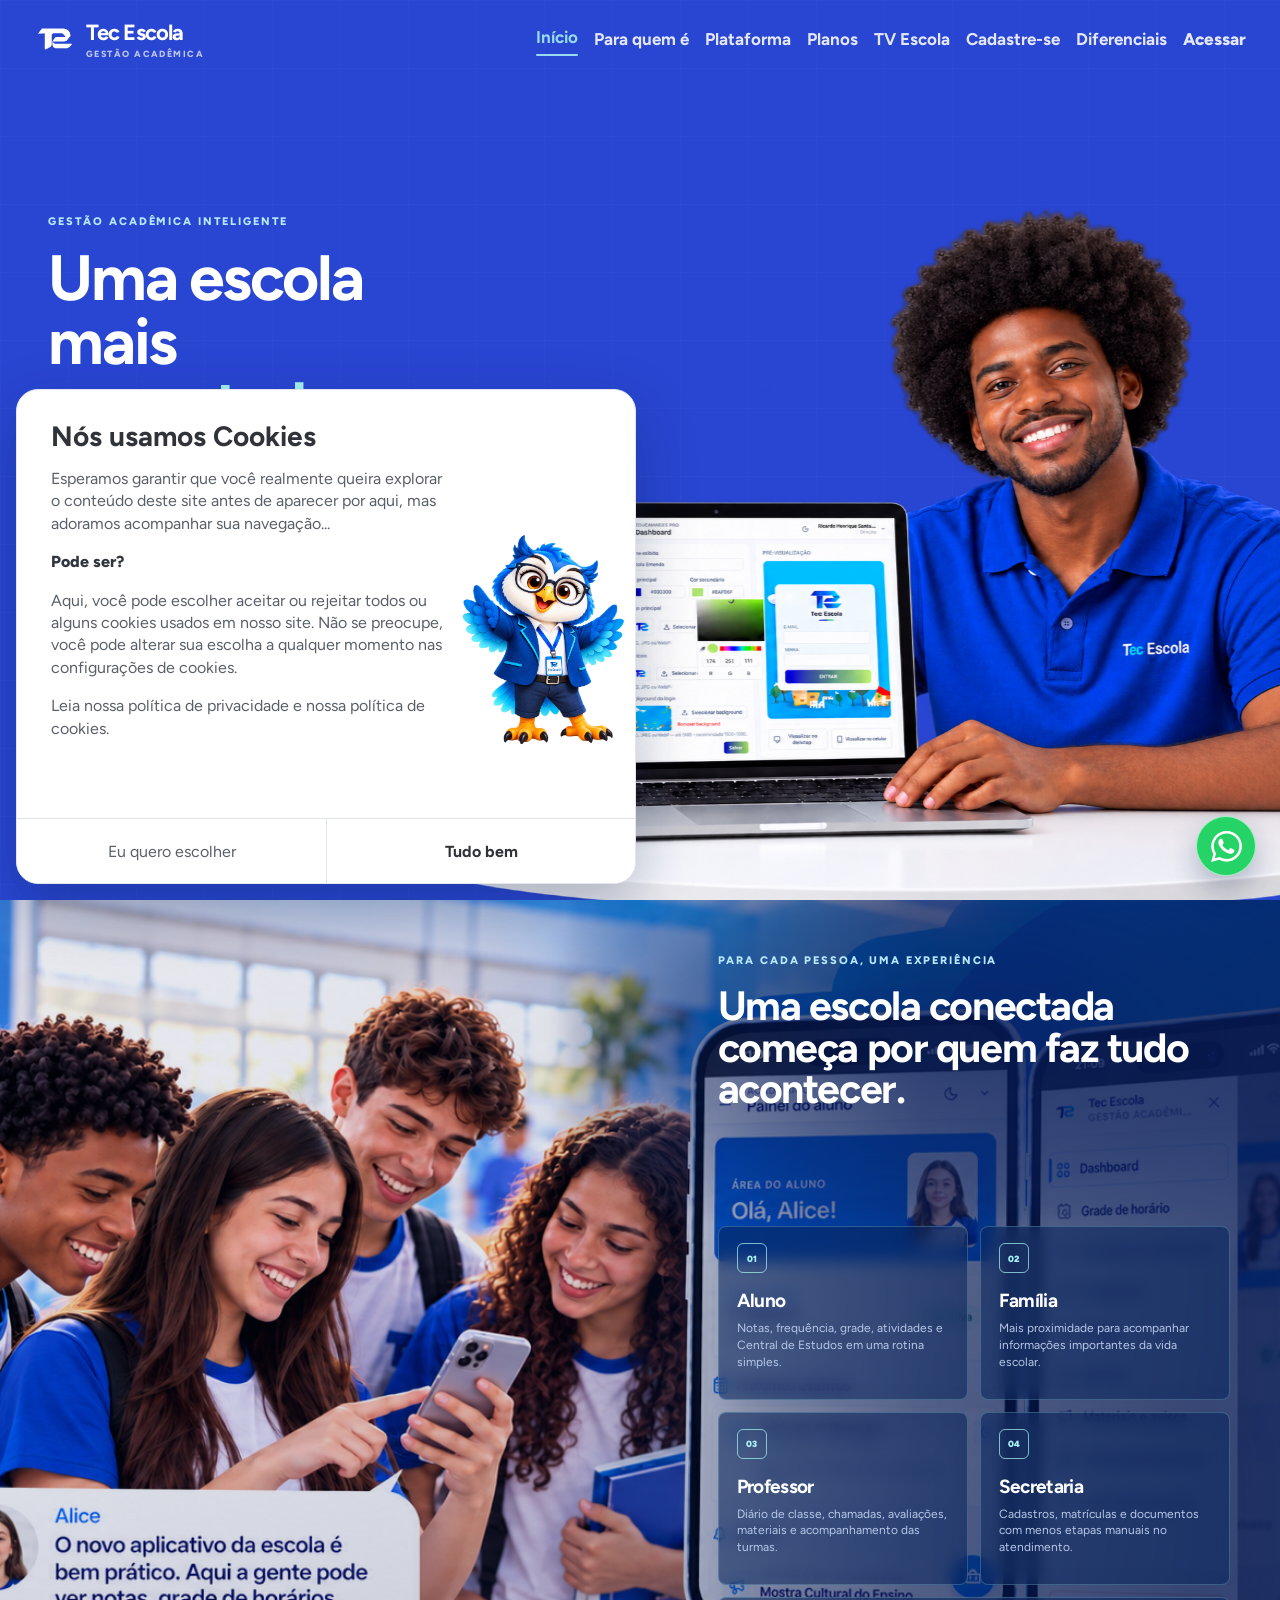
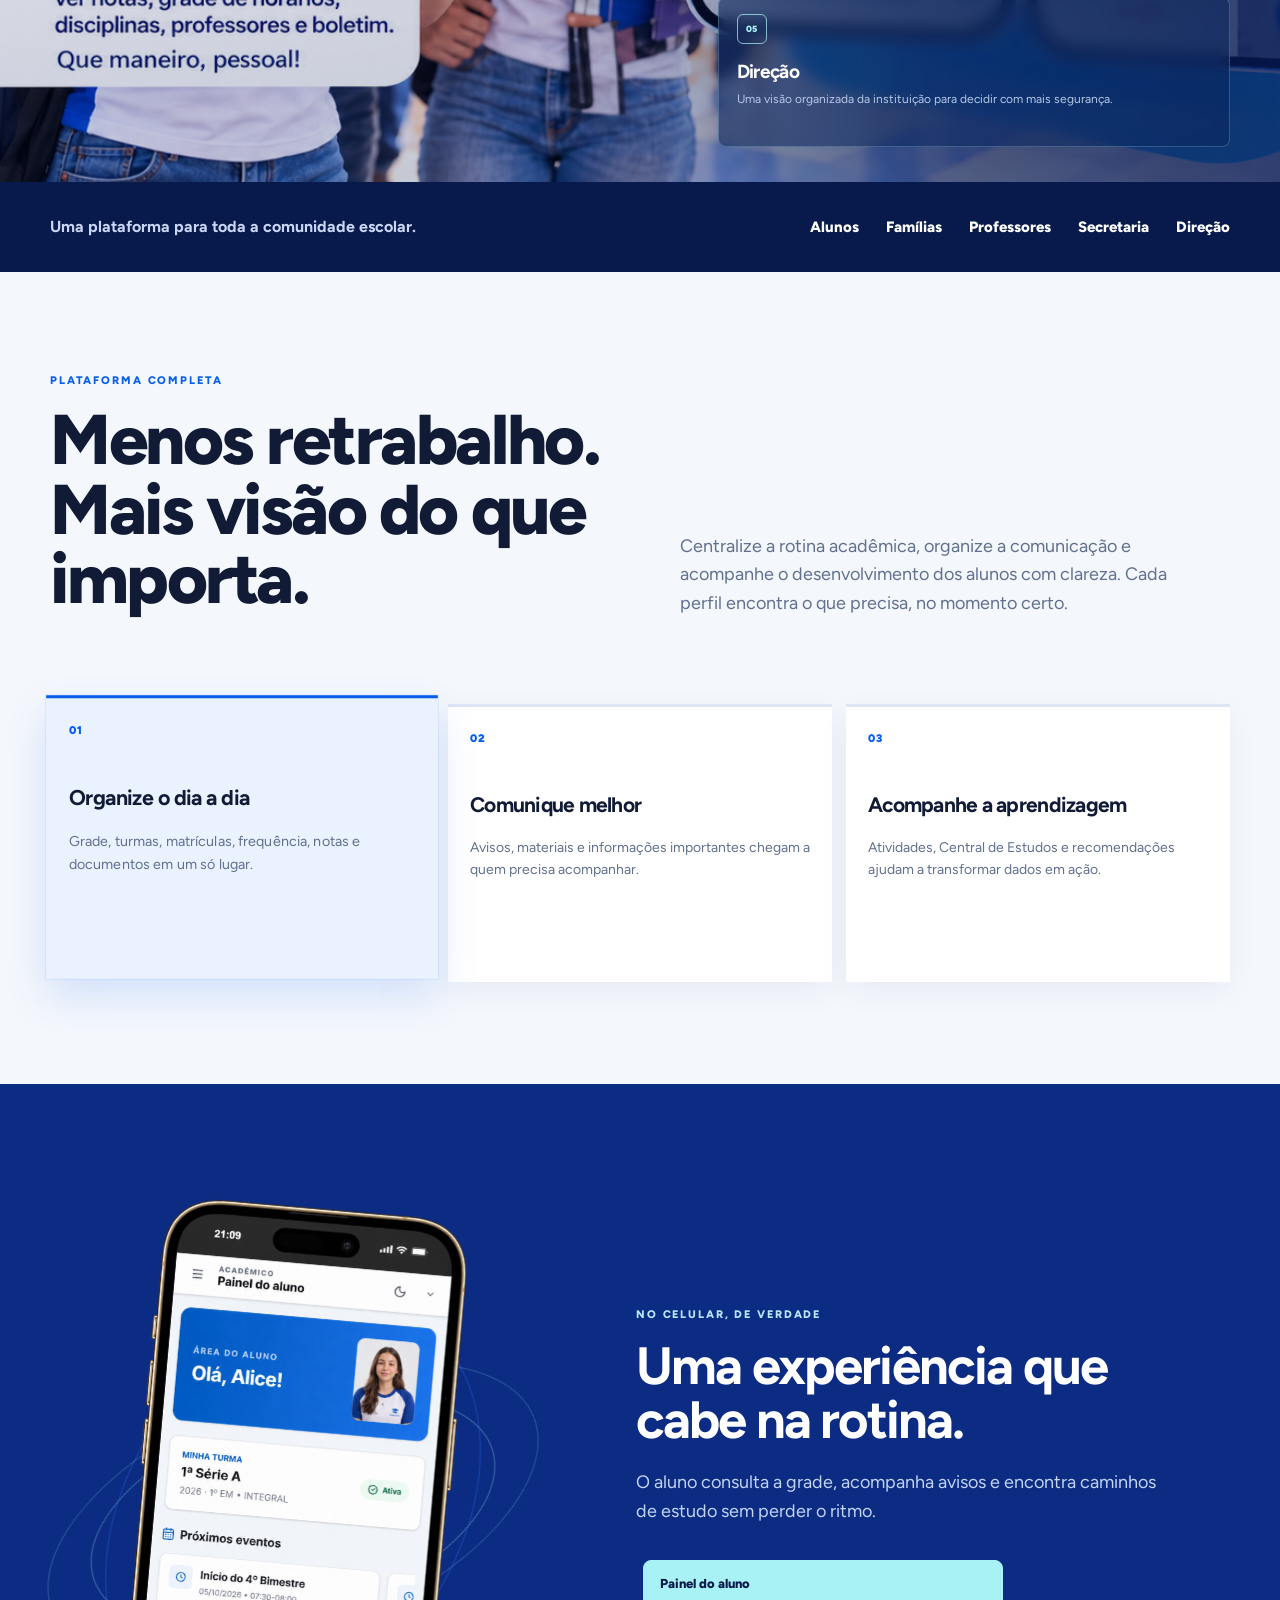
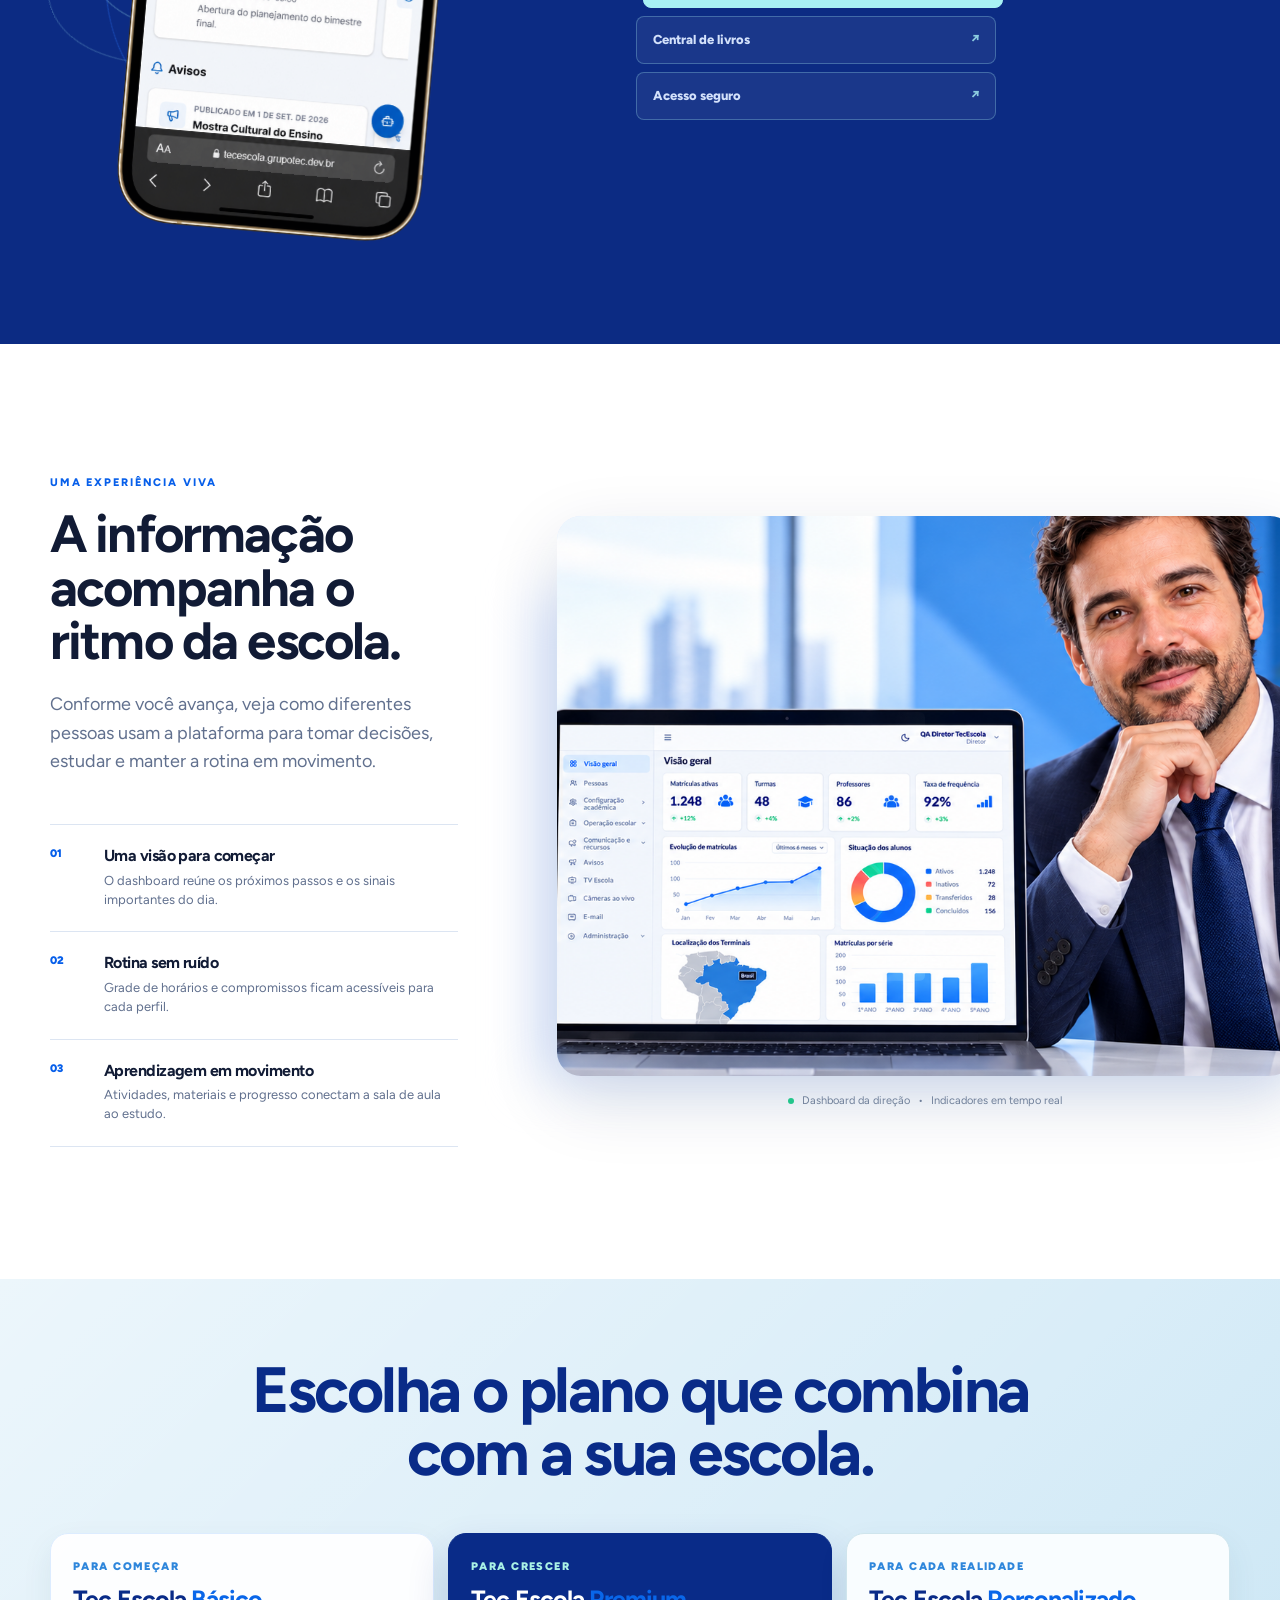
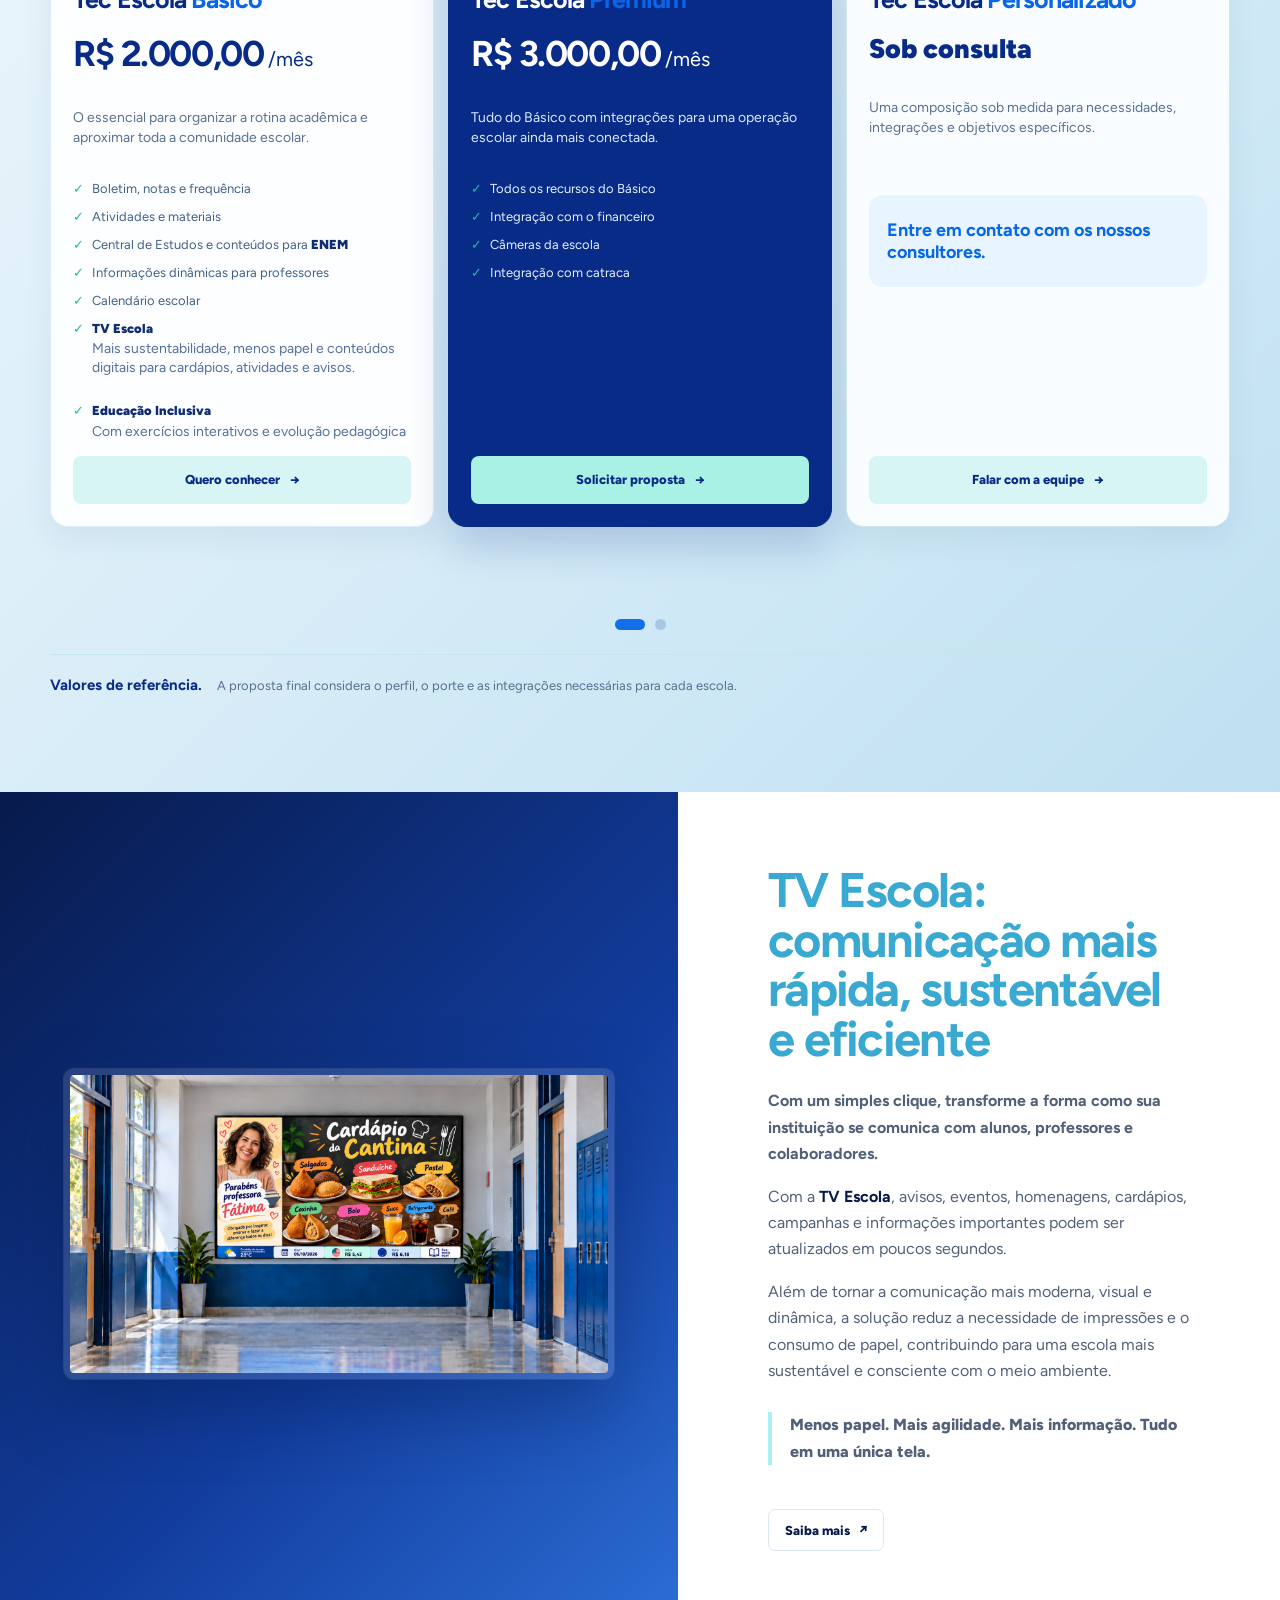
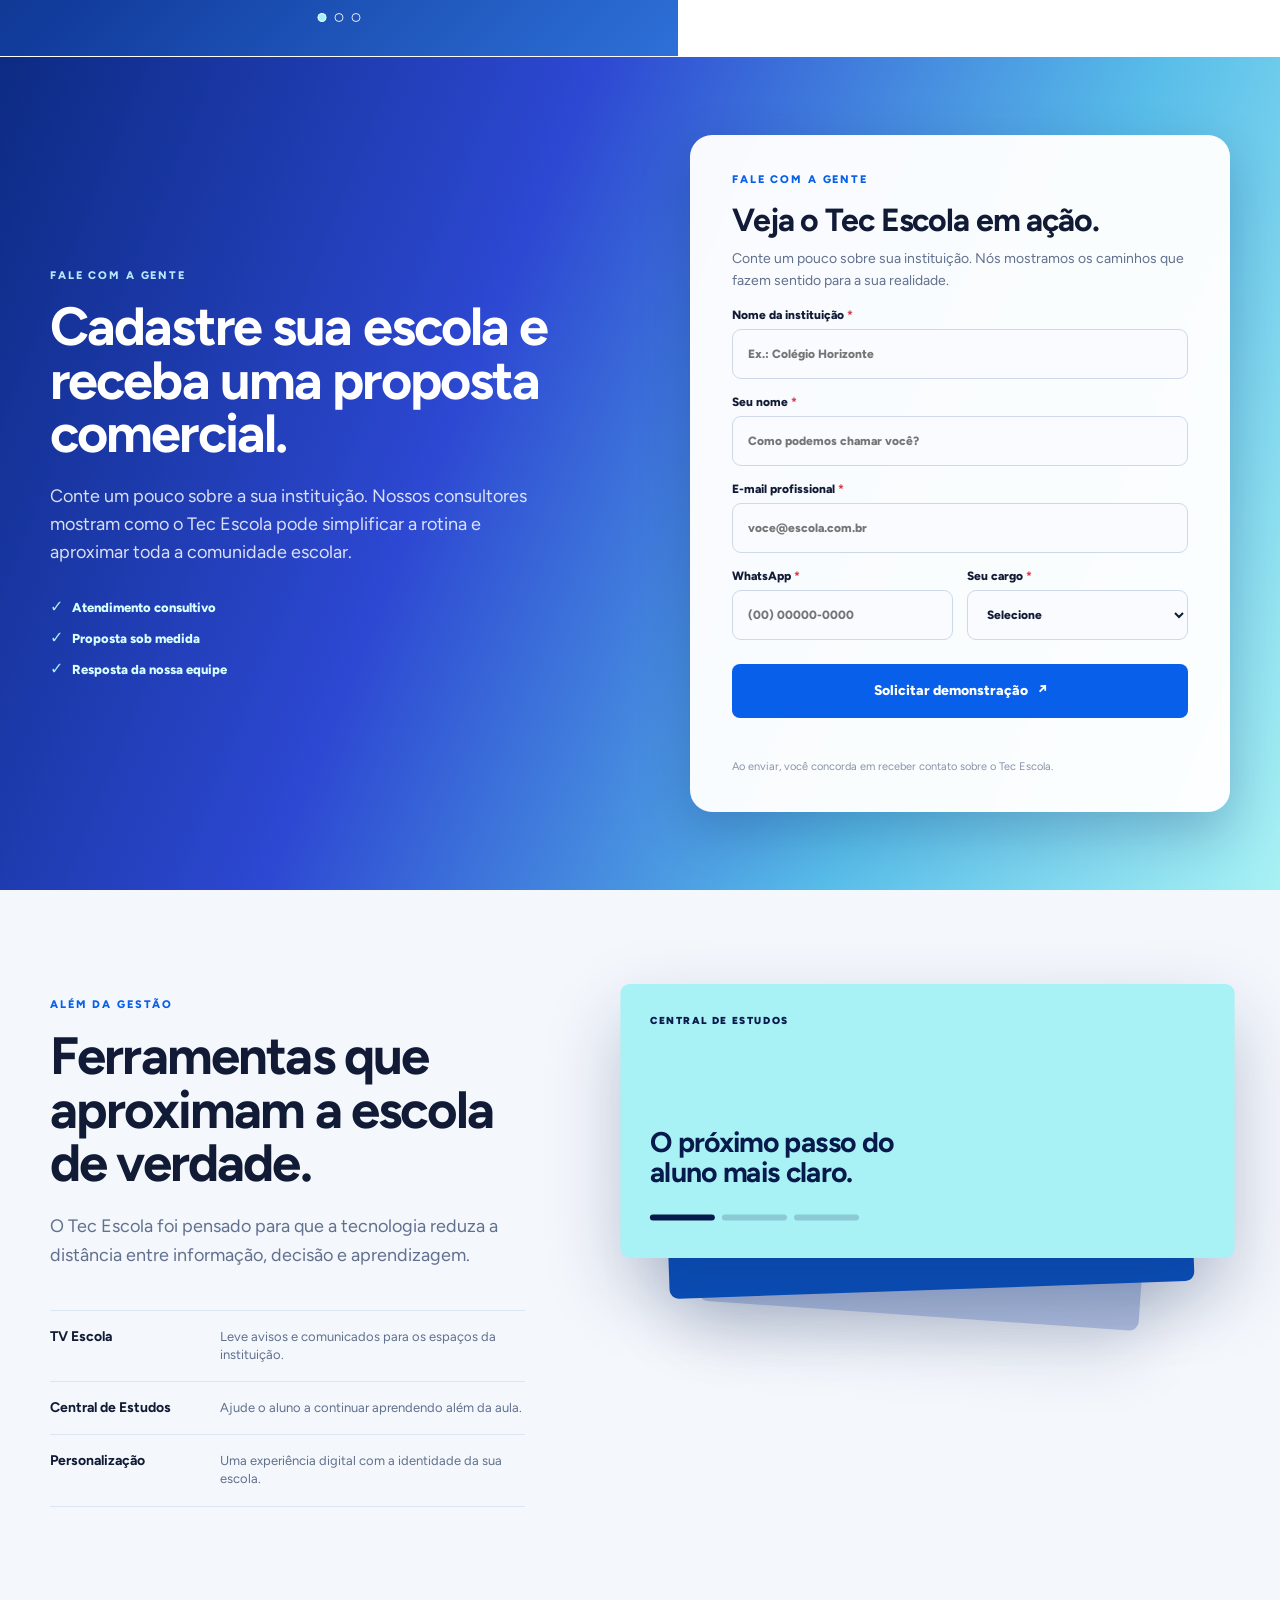
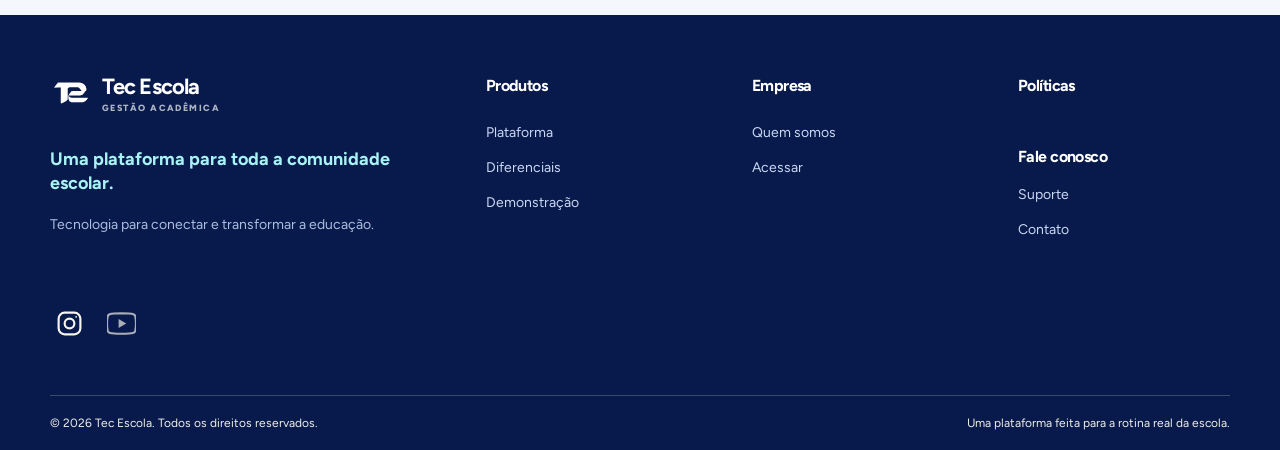
==== index.html @ 7125b8f1 "feat: show annual monthly price reference" ====
<!doctype html>
<html lang="pt-BR">
  <head>
    <meta charset="UTF-8" />
    <meta name="viewport" content="width=device-width, initial-scale=1.0" />
    <meta name="description" content="Tec Escola conecta a gestão acadêmica, alunos, famílias e educadores em uma única plataforma." />
    <meta name="theme-color" content="#092b88" />
    <link rel="icon" type="image/png" href="./assets/favicon.png?v=tec-favicon-large-20261014" />
    <link rel="preload" as="image" href="./assets/cookie-owl-mascot.png?v=cookie-owl-main-tecescola-20261014" />
    <link rel="preload" as="image" href="./assets/cookie-owl-eating.png?v=cookie-owl-main-tecescola-20261014" />
    <title>Tec Escola | Gestão acadêmica conectada</title>
    <link rel="preconnect" href="https://fonts.googleapis.com" />
    <link rel="preconnect" href="https://fonts.gstatic.com" crossorigin />
    <link href="https://fonts.googleapis.com/css2?family=Figtree:wght@400;500;600;700;800;900&display=swap" rel="stylesheet" />
    <link rel="stylesheet" href="./styles.css?v=plans-carousel-20261018-3" />
  </head>
  <body>
    <header class="site-header" data-header>
      <a class="brand" href="#top" aria-label="Tec Escola, início">
        <span class="brand-logo-frame"><img class="brand-logo" src="./assets/logo-tec-escola.png" alt="" /></span>
        <span>
          <strong>Tec Escola</strong>
          <small>GESTÃO ACADÊMICA</small>
        </span>
      </a>

      <nav class="desktop-nav" aria-label="Navegação principal">
        <a href="#top">Início</a>
        <a href="#perfis">Para quem é</a>
        <a href="#plataforma">Plataforma</a>
        <a href="#planos">Planos</a>
        <a href="#tv-escola">TV Escola</a>
        <a href="#demonstracao">Cadastre-se</a>
        <a href="#diferenciais" data-differentials-nav>Diferenciais</a>
        <a class="mobile-nav-access" href="https://admin.grupotec.dev.br">Acessar</a>
      </nav>

      <div class="header-actions">
        <a class="text-link" href="https://admin.grupotec.dev.br">Acessar</a>
      </div>

      <button class="menu-button" type="button" aria-label="Abrir menu" aria-expanded="false" data-menu-button>
        <span></span><span></span><span></span>
      </button>
    </header>

    <main id="top">
      <section class="hero section-dark" aria-labelledby="hero-title">
        <div class="hero-grid shell">
          <div class="hero-copy">
            <p class="eyebrow eyebrow-light">GESTÃO ACADÊMICA INTELIGENTE</p>
            <h1 id="hero-title">Uma escola mais <em>conectada</em> com o futuro.</h1>
            <p class="hero-lead">O Tec Escola aproxima gestão, alunos, famílias, professores e secretaria em uma única experiência.</p>
            <div class="hero-actions">
              <a class="button button-primary" href="#demonstracao">Quero conhecer o Tec Escola <span aria-hidden="true">↗</span></a>
              <a class="button button-ghost" href="#plataforma">Ver a plataforma <span aria-hidden="true">↓</span></a>
            </div>
            <div class="hero-proof" aria-label="Pontos fortes da plataforma">
              <span><b>✓</b> Rotina acadêmica</span>
              <span><b>✓</b> Comunicação</span>
              <span><b>✓</b> Aprendizagem</span>
            </div>
          </div>

          <div class="hero-person" aria-label="Profissionais usando o Tec Escola">
            <div class="hero-slides" aria-live="polite">
              <figure class="hero-slide is-active" data-hero-slide="0">
                <img class="hero-person-base" src="./assets/educadora-uniforme-horizontal-cutout.png?v=hero-man-20261007-1" alt="Homem sorrindo com o dashboard do Tec Escola no notebook" />
              </figure>
              <figure class="hero-slide" data-hero-slide="1">
                <img src="./assets/educadora-apontando-uniforme-horizontal-cutout.png?v=hero-woman-panel-20261007-1" alt="Mulher sorrindo com o painel do Tec Escola no notebook" />
              </figure>
              <figure class="hero-slide" data-hero-slide="2">
                <img src="./assets/educador-dashboard-uniforme-horizontal-cutout.png?v=hero-woman-dashboard-20261007-1" alt="Mulher sorridente com o dashboard escolar do Tec Escola no notebook" />
              </figure>
            </div>
          </div>
        </div>

      </section>

      <section class="section section-navy profile-section" id="perfis">
        <div class="shell profile-shell">
          <div class="center-heading light-heading"><p class="eyebrow eyebrow-light">PARA CADA PESSOA, UMA EXPERIÊNCIA</p><h2>Uma escola conectada começa por quem faz tudo acontecer.</h2></div>
          <div class="profile-grid">
            <article class="profile-card"><span class="profile-icon">01</span><h3>Aluno</h3><p>Notas, frequência, grade, atividades e Central de Estudos em uma rotina simples.</p></article>
            <article class="profile-card"><span class="profile-icon">02</span><h3>Família</h3><p>Mais proximidade para acompanhar informações importantes da vida escolar.</p></article>
            <article class="profile-card"><span class="profile-icon">03</span><h3>Professor</h3><p>Diário de classe, chamadas, avaliações, materiais e acompanhamento das turmas.</p></article>
            <article class="profile-card"><span class="profile-icon">04</span><h3>Secretaria</h3><p>Cadastros, matrículas e documentos com menos etapas manuais no atendimento.</p></article>
            <article class="profile-card"><span class="profile-icon">05</span><h3>Direção</h3><p>Uma visão organizada da instituição para decidir com mais segurança.</p></article>
          </div>
        </div>
      </section>

      <section class="trust-strip" aria-label="Pessoas atendidas pela plataforma">
        <div class="shell trust-grid">
          <p>Uma plataforma para toda a comunidade escolar.</p>
          <div class="trust-people"><span>Alunos</span><span>Famílias</span><span>Professores</span><span>Secretaria</span><span>Direção</span></div>
        </div>
      </section>

      <section class="section section-light intro-section" id="plataforma">
        <div class="shell intro-grid">
          <div>
            <p class="eyebrow">PLATAFORMA COMPLETA</p>
            <h2>Menos retrabalho. Mais visão do que importa.</h2>
          </div>
          <p class="section-lead">Centralize a rotina acadêmica, organize a comunicação e acompanhe o desenvolvimento dos alunos com clareza. Cada perfil encontra o que precisa, no momento certo.</p>
        </div>

        <div class="shell feature-grid">
          <article class="feature-card is-active" data-feature-card><span class="feature-number">01</span><h3>Organize o dia a dia</h3><p>Grade, turmas, matrículas, frequência, notas e documentos em um só lugar.</p></article>
          <article class="feature-card" data-feature-card><span class="feature-number">02</span><h3>Comunique melhor</h3><p>Avisos, materiais e informações importantes chegam a quem precisa acompanhar.</p></article>
          <article class="feature-card" data-feature-card><span class="feature-number">03</span><h3>Acompanhe a aprendizagem</h3><p>Atividades, Central de Estudos e recomendações ajudam a transformar dados em ação.</p></article>
        </div>
      </section>

      <section class="section section-dark mobile-experience" id="mobile-experiencia">
        <div class="shell mobile-grid">
          <div class="phone-stage" aria-label="Demonstração do aplicativo Tec Escola">
            <div class="phone-orbit phone-orbit-one"></div>
            <div class="phone-orbit phone-orbit-two"></div>
            <div class="phone-orbit phone-orbit-three"></div>
            <div class="phone-device" data-phone-scene="dashboard">
              <span class="phone-speaker" aria-hidden="true"></span>
              <img data-phone-image src="./assets/phone-dashboard-cutout.png" alt="Painel do aluno no celular" />
              <span class="phone-shine" aria-hidden="true"></span>
            </div>
          </div>
          <div class="mobile-copy">
            <p class="eyebrow eyebrow-light">NO CELULAR, DE VERDADE</p>
            <h2>Uma experiência que cabe na rotina.</h2>
            <p class="section-lead">O aluno consulta a grade, acompanha avisos e encontra caminhos de estudo sem perder o ritmo.</p>
            <div class="phone-tabs" role="tablist" aria-label="Telas do aplicativo">
              <button class="phone-tab is-active" type="button" data-phone-tab="dashboard" aria-selected="true">Painel do aluno</button>
              <button class="phone-tab" type="button" data-phone-tab="livros" aria-selected="false">Central de livros</button>
              <button class="phone-tab" type="button" data-phone-tab="login" aria-selected="false">Acesso seguro</button>
            </div>
          </div>
        </div>
      </section>

      <section class="section section-white scroll-showcase" id="experiencia">
        <div class="shell showcase-grid">
          <div class="showcase-copy">
            <p class="eyebrow">UMA EXPERIÊNCIA VIVA</p>
            <h2>A informação acompanha o ritmo da escola.</h2>
            <p class="section-lead">Conforme você avança, veja como diferentes pessoas usam a plataforma para tomar decisões, estudar e manter a rotina em movimento.</p>
            <div class="showcase-steps">
              <article class="showcase-step is-active" data-screen="dashboard"><span>01</span><div><h3>Uma visão para começar</h3><p>O dashboard reúne os próximos passos e os sinais importantes do dia.</p></div></article>
              <article class="showcase-step" data-screen="schedule"><span>02</span><div><h3>Rotina sem ruído</h3><p>Grade de horários e compromissos ficam acessíveis para cada perfil.</p></div></article>
              <article class="showcase-step" data-screen="learning"><span>03</span><div><h3>Aprendizagem em movimento</h3><p>Atividades, materiais e progresso conectam a sala de aula ao estudo.</p></div></article>
            </div>
          </div>

          <div class="device-wrap director-showcase" aria-label="Diretor apresentando o dashboard do Tec Escola">
            <div class="device-glow"></div>
            <div class="director-dashboard-frame">
              <img class="director-dashboard-image" src="./assets/diretor-dashboard-hero.png" alt="Diretor apresentando um notebook com indicadores e gráficos do dashboard Tec Escola" />
              <div class="dashboard-screen-motion" aria-hidden="true"><span class="dashboard-chart-pulse"></span><span class="dashboard-donut-pulse"></span></div>
            </div>
            <div class="device-caption"><span class="caption-dot"></span><span>Dashboard da direção</span><span>•</span><span>Indicadores em tempo real</span></div>
          </div>
        </div>
      </section>

      <section class="plans-section" id="planos" aria-labelledby="planos-titulo">
        <div class="shell">
          <div class="plans-heading plans-heading-centered">
            <div>
              <h2 id="planos-titulo">Escolha o plano que combina com a sua escola.</h2>
            </div>
          </div>
          <div class="plans-carousel" data-plans-carousel tabindex="0" aria-label="Planos Tec Escola">
            <div class="plans-slide is-active" data-plans-slide>
          <div class="plans-grid plans-grid-monthly">
            <article class="plan-card plan-card-light">
              <p class="plan-label">PARA COMEÇAR</p><h3>Tec Escola <em>Básico</em></h3>
              <div class="plan-price"><strong>R$ 2.000,00</strong><span>/mês</span></div>
              <p class="plan-description">O essencial para organizar a rotina acadêmica e aproximar toda a comunidade escolar.</p>
              <ul class="plan-features"><li>Boletim, notas e frequência</li><li>Atividades e materiais</li><li>Central de Estudos e conteúdos para <strong>ENEM</strong></li><li>Informações dinâmicas para professores</li><li>Calendário escolar</li><li><strong>TV Escola</strong><small>Mais sustentabilidade, menos papel e conteúdos digitais para cardápios, atividades e avisos.</small></li><li><strong>Educação Inclusiva</strong><small>Com exercícios interativos e evolução pedagógica</small></li></ul>
              <a class="button button-plan button-plan-light" href="https://wa.me/5571987336205" target="_blank" rel="noopener">Quero conhecer <span aria-hidden="true">→</span></a>
            </article>
            <article class="plan-card plan-card-featured">
              <p class="plan-label">PARA CRESCER</p><h3>Tec Escola <em>Premium</em></h3>
              <div class="plan-price"><strong>R$ 3.000,00</strong><span>/mês</span></div>
              <p class="plan-description">Tudo do Básico com integrações para uma operação escolar ainda mais conectada.</p>
              <ul class="plan-features"><li>Todos os recursos do Básico</li><li>Integração com o financeiro</li><li>Câmeras da escola</li><li>Integração com catraca</li></ul>
              <a class="button button-plan button-plan-primary" href="#demonstracao">Solicitar proposta <span aria-hidden="true">→</span></a>
            </article>
            <article class="plan-card plan-card-custom">
              <p class="plan-label">PARA CADA REALIDADE</p><h3>Tec Escola <em>Personalizado</em></h3>
              <div class="plan-consult">Sob consulta</div><p class="plan-description">Uma composição sob medida para necessidades, integrações e objetivos específicos.</p>
              <div class="plan-contact-callout"><strong>Entre em contato com os nossos consultores.</strong></div>
              <a class="button button-plan button-plan-light" href="https://wa.me/5571987336205" target="_blank" rel="noopener">Falar com a equipe <span aria-hidden="true">→</span></a>
            </article>
          </div>
            </div>
            <div class="plans-slide" data-plans-slide>
          <div class="plans-grid plans-grid-annual">
            <article class="plan-card plan-card-annual"><h3>Tec Escola <em>Básico Anual</em></h3><div class="plan-price"><strong>R$ 18.000,00</strong><span>/ano</span></div><small class="plan-price-note">R$ 1.500 x 12 meses</small><p class="plan-discount">Com desconto no formato anual</p><p class="plan-description">Todos os recursos essenciais para a rotina acadêmica e a comunicação da escola.</p><ul class="plan-features"><li>Boletim, notas e frequência</li><li>Atividades e materiais</li><li>Central de Estudos e conteúdos para <strong>ENEM</strong></li><li>Informações dinâmicas para professores</li><li>Calendário escolar</li><li><strong>TV Escola</strong><small>Mais sustentabilidade, menos papel e conteúdos digitais para cardápios, atividades e avisos.</small></li><li><strong>Educação Inclusiva</strong><small>Com exercícios interativos e evolução pedagógica</small></li></ul><a class="button button-plan button-plan-primary" href="https://wa.me/5571987336205" target="_blank" rel="noopener">Quero conhecer <span aria-hidden="true">→</span></a></article>
            <article class="plan-card plan-card-annual plan-card-featured"><h3>Tec Escola Premium <em>Anual</em></h3><div class="plan-price"><strong>R$ 30.000,00</strong><span>/ano</span></div><small class="plan-price-note">R$ 2.500 x 12 meses</small><p class="plan-discount">Com desconto no formato anual</p><p class="plan-description">Tudo do Básico, com integrações para uma operação escolar ainda mais completa.</p><ul class="plan-features"><li>Todos os recursos do Básico</li><li>Integração com financeiro</li><li>Câmeras da escola</li><li>Integração com catraca</li></ul><a class="button button-plan button-plan-primary" href="#demonstracao">Solicitar proposta <span aria-hidden="true">→</span></a></article>
          </div>
            </div>
            <div class="plans-carousel-dots" aria-label="Selecionar apresentação dos planos">
              <button type="button" class="plans-carousel-dot is-active" data-plans-dot="0" aria-label="Mostrar planos mensais" aria-pressed="true"></button>
              <button type="button" class="plans-carousel-dot" data-plans-dot="1" aria-label="Mostrar planos anuais" aria-pressed="false"></button>
            </div>
          </div>
          <div class="plans-annual-note"><strong>Valores de referência.</strong><span>A proposta final considera o perfil, o porte e as integrações necessárias para cada escola.</span></div>
        </div>
      </section>

      <section class="tv-school-section" id="tv-escola" aria-label="TV Escola no corredor da escola">
        <div class="tv-school-visual">
          <div class="tv-school-stage" aria-label="Conteúdos exibidos na TV Escola">
            <div class="tv-school-slide is-active" data-tv-school-slide>
              <img src="./assets/tv-escola-cardapio.png?v=tv-escola-23" alt="TV Escola exibindo o cardápio da cantina e uma homenagem à professora Fátima" />
            </div>
            <div class="tv-school-slide" data-tv-school-slide>
              <img src="./assets/tv-escola-semana-livro.png?v=tv-escola-23" alt="TV Escola exibindo um aviso sobre a Semana do Livro" />
            </div>
            <div class="tv-school-slide" data-tv-school-slide>
              <video class="tv-school-video" data-tv-school-video autoplay muted playsinline webkit-playsinline preload="auto" aria-label="Vídeo da TV Escola">
                <source src="./assets/tv-escola-video.mp4?v=tv-escola-25" type="video/mp4" />
              </video>
            </div>
            <button class="tv-school-toggle" type="button" data-tv-school-toggle data-tv-school-feedback="play" aria-label="Pausar carrossel da TV Escola" aria-pressed="false" title="Pausar carrossel da TV Escola">
              <span class="tv-school-toggle-icon" aria-hidden="true"></span>
            </button>
          </div>
          <div class="tv-school-controls" aria-label="Conteúdos da TV Escola">
            <button class="tv-school-dot is-active" type="button" data-tv-school-dot="0" aria-label="Exibir cardápio da cantina" aria-pressed="true"></button>
            <button class="tv-school-dot" type="button" data-tv-school-dot="1" aria-label="Exibir Semana do Livro" aria-pressed="false"></button>
            <button class="tv-school-dot" type="button" data-tv-school-dot="2" aria-label="Exibir vídeo da TV Escola" aria-pressed="false"></button>
          </div>
        </div>
        <div class="tv-school-copy">
          <div class="tv-school-copy-inner">
            <h2>TV Escola: comunicação mais rápida, sustentável e eficiente</h2>
            <p class="tv-school-lead">Com um simples clique, transforme a forma como sua instituição se comunica com alunos, professores e colaboradores.</p>
            <p>Com a <strong>TV Escola</strong>, avisos, eventos, homenagens, cardápios, campanhas e informações importantes podem ser atualizados em poucos segundos.</p>
            <p>Além de tornar a comunicação mais moderna, visual e dinâmica, a solução reduz a necessidade de impressões e o consumo de papel, contribuindo para uma escola mais sustentável e consciente com o meio ambiente.</p>
            <p class="tv-school-highlight">Menos papel. Mais agilidade. Mais informação. Tudo em uma única tela.</p>
            <a class="tv-school-more" href="./tv-escola.html?v=tv-escola-32">Saiba mais <span aria-hidden="true">↗</span></a>
          </div>
        </div>
      </section>

      <section class="demo-section" aria-labelledby="demonstracao-titulo">
        <div class="demo-layout">
          <div class="demo-copy">
            <p class="eyebrow eyebrow-light">FALE COM A GENTE</p>
            <h2>Cadastre sua escola e receba uma proposta comercial.</h2>
            <p>Conte um pouco sobre a sua instituição. Nossos consultores mostram como o Tec Escola pode simplificar a rotina e aproximar toda a comunidade escolar.</p>
            <div class="demo-copy-points" aria-label="Benefícios do contato comercial">
              <span>Atendimento consultivo</span>
              <span>Proposta sob medida</span>
              <span>Resposta da nossa equipe</span>
            </div>
          </div>

          <form class="demo-form" id="demonstracao" data-demo-form novalidate>
            <div class="form-heading">
              <p class="eyebrow">FALE COM A GENTE</p>
              <h2 id="demonstracao-titulo">Veja o Tec Escola em ação.</h2>
              <p>Conte um pouco sobre sua instituição. Nós mostramos os caminhos que fazem sentido para a sua realidade.</p>
            </div>
            <label>Nome da instituição <span>*</span><input name="institution" required placeholder="Ex.: Colégio Horizonte" /></label>
            <label>Seu nome <span>*</span><input name="name" required placeholder="Como podemos chamar você?" /></label>
            <label>E-mail profissional <span>*</span><input name="email" type="email" required placeholder="voce@escola.com.br" /></label>
            <div class="form-row">
              <label>WhatsApp <span>*</span><input name="phone" required placeholder="(00) 00000-0000" /></label>
              <label>Seu cargo <span>*</span><select name="role" required><option value="">Selecione</option><option>Direção</option><option>Coordenação</option><option>Secretaria</option><option>Outro</option></select></label>
            </div>
            <button class="button button-form" type="submit">Solicitar demonstração <span aria-hidden="true">↗</span></button>
            <p class="form-status" role="status" data-form-status></p>
            <small class="form-privacy">Ao enviar, você concorda em receber contato sobre o Tec Escola.</small>
          </form>
        </div>
      </section>

      <section class="section section-light" id="diferenciais">
        <div class="shell differentiator-grid">
          <div class="differentiator-copy"><p class="eyebrow">ALÉM DA GESTÃO</p><h2>Ferramentas que aproximam a escola de verdade.</h2><p class="section-lead">O Tec Escola foi pensado para que a tecnologia reduza a distância entre informação, decisão e aprendizagem.</p><div class="differentiator-list"><div><b>TV Escola</b><span>Leve avisos e comunicados para os espaços da instituição.</span></div><div><b>Central de Estudos</b><span>Ajude o aluno a continuar aprendendo além da aula.</span></div><div><b>Personalização</b><span>Uma experiência digital com a identidade da sua escola.</span></div></div></div>
          <div class="stacked-panels" data-stack-panels data-stack-active="0" aria-label="Recursos de destaque do Tec Escola"><div class="stack-panel panel-back" data-stack-panel="2"><span>IDENTIDADE DA ESCOLA</span><b>Seu sistema, do seu jeito.</b><div class="panel-progress" aria-hidden="true"><i></i><i></i><i></i></div></div><div class="stack-panel panel-middle" data-stack-panel="1"><span>TV ESCOLA</span><b>Informação onde a comunidade está.</b><div class="panel-progress" aria-hidden="true"><i></i><i></i><i></i></div></div><div class="stack-panel panel-front is-active" data-stack-panel="0"><span>CENTRAL DE ESTUDOS</span><b>O próximo passo do aluno mais claro.</b><div class="panel-progress" aria-hidden="true"><i></i><i></i><i></i></div></div></div>
        </div>
      </section>

    </main>

    <footer class="site-footer">
      <div class="shell footer-grid">
        <div class="footer-brand-block">
          <a class="brand brand-footer" href="#top"><span class="brand-logo-frame"><img class="brand-logo" src="./assets/logo-tec-escola.png" alt="" /></span><span><strong>Tec Escola</strong><small>GESTÃO ACADÊMICA</small></span></a>
          <p class="footer-kicker">Uma plataforma para toda a comunidade escolar.</p>
          <p class="footer-description">Tecnologia para conectar e transformar a educação.</p>
          <div class="footer-socials"><a class="social-link" href="https://www.instagram.com/tecescola_/" target="_blank" rel="noopener noreferrer" aria-label="Instagram da Tec Escola" title="Instagram da Tec Escola"><svg viewBox="0 0 24 24" aria-hidden="true"><rect x="3" y="3" width="18" height="18" rx="5"></rect><circle cx="12" cy="12" r="4"></circle><circle class="social-dot" cx="17.5" cy="6.5" r=".75"></circle></svg></a></div>
        </div>
        <nav class="footer-column" aria-label="Produtos"><h3>Produtos</h3><a href="#plataforma">Plataforma</a><a href="#diferenciais">Diferenciais</a><a href="#demonstracao">Demonstração</a></nav>
        <nav class="footer-column" aria-label="Empresa"><h3>Empresa</h3><a href="#plataforma">Quem somos</a><a href="https://admin.grupotec.dev.br">Acessar</a></nav>
        <nav class="footer-column" aria-label="Políticas e contato"><h3>Políticas</h3><h3 class="footer-subtitle">Fale conosco</h3><a href="#demonstracao">Suporte</a><a href="#demonstracao">Contato</a></nav>
      </div>
      <div class="shell footer-bottom"><span>© 2026 Tec Escola. Todos os direitos reservados.</span><span>Uma plataforma feita para a rotina real da escola.</span></div>
    </footer>
    <a class="whatsapp-float" href="https://wa.me/5571987336205" data-whatsapp-link data-whatsapp-number="5571987336205" aria-label="Entre em contato agora com nossos consultores" aria-describedby="whatsapp-tooltip">
      <span class="whatsapp-tooltip" id="whatsapp-tooltip" role="tooltip">Entre em contato agora com nossos consultores. Saiba mais.</span>
      <svg viewBox="0 0 24 24" aria-hidden="true"><path d="M20.52 3.48A11.84 11.84 0 0 0 12.08 0C5.53 0 .2 5.33.2 11.88c0 2.09.55 4.13 1.59 5.93L.1 24l6.35-1.67a11.84 11.84 0 0 0 5.63 1.43h.01c6.55 0 11.88-5.33 11.88-11.88 0-3.17-1.24-6.15-3.45-8.4zm-8.44 18.2h-.01a9.85 9.85 0 0 1-5.02-1.37l-.36-.22-3.77.99 1.01-3.68-.23-.38a9.84 9.84 0 0 1-1.51-5.14C2.19 6.43 6.62 2 12.08 2c2.64 0 5.12 1.03 6.98 2.9a9.82 9.82 0 0 1 2.88 6.98c0 5.46-4.43 9.88-9.86 9.88zm5.42-7.4c-.3-.15-1.78-.88-2.06-.98-.28-.1-.48-.15-.69.15-.2.31-.79.98-.97 1.18-.18.2-.36.23-.66.08-.31-.15-1.3-.48-2.48-1.53-.92-.82-1.54-1.83-1.72-2.14-.18-.31-.02-.48.14-.63.14-.14.31-.36.46-.54.15-.18.2-.31.31-.51.1-.2.05-.38-.03-.54-.08-.15-.69-1.66-.95-2.27-.25-.6-.5-.52-.69-.53h-.59c-.2 0-.54.08-.82.38-.28.31-1.07 1.05-1.07 2.56s1.1 2.97 1.25 3.18c.15.2 2.16 3.3 5.23 4.63.73.32 1.3.51 1.74.65.73.23 1.4.2 1.93.12.59-.09 1.78-.73 2.03-1.43.25-.71.25-1.31.18-1.43-.08-.13-.28-.2-.58-.35z"></path></svg>
    </a>
    <section class="cookie-banner" data-cookie-banner role="dialog" aria-label="Preferências de cookies">
      <div class="cookie-banner-panel">
        <div class="cookie-banner-body">
          <div class="cookie-banner-copy">
            <h2>Nós usamos Cookies</h2>
            <p>Esperamos garantir que você realmente queira explorar o conteúdo deste site antes de aparecer por aqui, mas adoramos acompanhar sua navegação...</p>
            <p class="cookie-banner-question">Pode ser?</p>
            <p>Aqui, você pode escolher aceitar ou rejeitar todos ou alguns cookies usados em nosso site. Não se preocupe, você pode alterar sua escolha a qualquer momento nas configurações de cookies.</p>
            <p>Leia nossa política de privacidade e nossa política de cookies.</p>
          </div>
          <img class="cookie-banner-mascot" src="./assets/cookie-owl-mascot.png?v=cookie-owl-main-tecescola-20261014" alt="Coruja azul representando a proteção do site">
        </div>
        <div class="cookie-preferences" data-cookie-preferences hidden>
          <div class="cookie-preferences-hero"><img src="./assets/cookie-owl-eating.png?v=cookie-owl-main-tecescola-20261014" alt="Coruja azul comendo um biscoito"><h2>Aqui estão nossos cookies!</h2><p>Nossa missão é garantir que você tenha a melhor experiência possível enquanto navega em nossas páginas.</p></div>
          <p class="cookie-preferences-heading">Gerenciar preferências de consentimento</p>
          <section class="cookie-preferences-group"><h3>Cookies analíticos <span aria-hidden="true">⌃</span></h3><div class="cookie-preferences-description"><img src="./assets/cookie-owl-eating.png?v=cookie-owl-main-tecescola-20261014" alt=""><p>E aí, beleza? Nós somos os observadores curiosos da turma! Analisamos dados de uso para entender como melhorar sua experiência.</p></div><label class="cookie-preference-row"><span class="cookie-provider-icon">G</span><span>Google Analytics</span><input type="checkbox" data-cookie-optional checked><span class="cookie-toggle" aria-hidden="true"></span></label><label class="cookie-preference-row"><span class="cookie-provider-icon cookie-provider-icon-dark">●</span><span>Evotracker</span><input type="checkbox" data-cookie-optional checked><span class="cookie-toggle" aria-hidden="true"></span></label></section>
          <section class="cookie-preferences-group"><h3>Cookies de marketing <span aria-hidden="true">⌃</span></h3><div class="cookie-preferences-description"><img src="./assets/cookie-owl-eating.png?v=cookie-owl-main-tecescola-20261014" alt=""><p>Prazer, somos os matchmakers do mundo digital! Ajudamos a mostrar conteúdos mais relevantes para você.</p></div><label class="cookie-preference-row"><span class="cookie-provider-icon">G</span><span>Google Ads</span><input type="checkbox" data-cookie-optional checked><span class="cookie-toggle" aria-hidden="true"></span></label><label class="cookie-preference-row"><span class="cookie-provider-icon cookie-provider-icon-dark">f</span><span>Meta</span><input type="checkbox" data-cookie-optional checked><span class="cookie-toggle" aria-hidden="true"></span></label><label class="cookie-preference-row"><span class="cookie-provider-icon cookie-provider-icon-dark">●</span><span>Tiktok</span><input type="checkbox" data-cookie-optional checked><span class="cookie-toggle" aria-hidden="true"></span></label></section>
          <section class="cookie-preferences-group"><h3>Cookies essenciais <span aria-hidden="true">⌃</span></h3><div class="cookie-preferences-description"><img src="./assets/cookie-owl-mascot.png?v=cookie-owl-main-tecescola-20261014" alt=""><p>Oi! Somos os pilares deste site. Garantimos o funcionamento, a segurança e os recursos essenciais.</p></div><label class="cookie-preference-row"><span class="cookie-provider-icon cookie-provider-icon-dark">●</span><span>Website</span><input type="checkbox" checked disabled><span class="cookie-toggle" aria-hidden="true"></span></label><label class="cookie-preference-row"><span class="cookie-provider-icon">G</span><span>Google Fonts</span><input type="checkbox" checked disabled><span class="cookie-toggle" aria-hidden="true"></span></label></section>
          <div class="cookie-preferences-actions"><button class="cookie-preferences-button" type="button" data-cookie-back>Voltar</button><button class="cookie-preferences-button" type="button" data-cookie-accept-all>Aceitar todos</button><button class="cookie-preferences-button cookie-preferences-button-primary" type="button" data-cookie-save>Salvar preferências</button></div>
        </div>
        <div class="cookie-banner-actions"><button class="cookie-banner-action" type="button" data-cookie-choose aria-expanded="false">Eu quero escolher</button><button class="cookie-banner-action cookie-banner-action-primary" type="button" data-cookie-accept>Tudo bem</button></div>
      </div>
    </section>
    <button class="cookie-reopen" type="button" data-cookie-reopen aria-label="Abrir preferências de cookies" hidden><span aria-hidden="true">🍪</span></button>
    <script src="./script.js?v=plans-carousel-manual-20261018-1"></script>
    <script>
      (() => {
        const banner = document.querySelector('[data-cookie-banner]');
        const reopen = document.querySelector('[data-cookie-reopen]');
        const body = document.querySelector('.cookie-banner-body');
        const actions = document.querySelector('.cookie-banner-actions');
        const preferences = document.querySelector('[data-cookie-preferences]');
        const hide = () => { banner?.setAttribute('hidden', ''); reopen?.removeAttribute('hidden'); document.cookie = 'tecescola_cookie_consent=accepted; Max-Age=31536000; Path=/; SameSite=Lax; Secure'; };
        const show = () => { banner?.removeAttribute('hidden'); reopen?.setAttribute('hidden', ''); };
        document.querySelector('[data-cookie-accept]')?.addEventListener('click', hide);
        document.querySelector('[data-cookie-accept-all]')?.addEventListener('click', hide);
        document.querySelector('[data-cookie-save]')?.addEventListener('click', hide);
        reopen?.addEventListener('click', show);
        document.querySelector('[data-cookie-choose]')?.addEventListener('click', () => { body?.setAttribute('hidden', ''); actions?.setAttribute('hidden', ''); preferences?.removeAttribute('hidden'); });
        document.querySelector('[data-cookie-back]')?.addEventListener('click', () => { preferences?.setAttribute('hidden', ''); body?.removeAttribute('hidden'); actions?.removeAttribute('hidden'); });
        if (document.cookie.includes('tecescola_cookie_consent=accepted')) hide();
      })();
    </script>
  </body>
</html>
---- styles.css ----
:root {
  --navy: #071a4b;
  --blue: #075fea;
  --blue-bright: #2c78ff;
  --cyan: #a8f1f4;
  --ink: #111b35;
  --muted: #61708e;
  --line: #dce5f2;
  --pale: #f4f7fc;
  --white: #fff;
  --shadow: 0 24px 70px rgba(8, 33, 88, .14);
  font-family: Figtree, ui-sans-serif, system-ui, -apple-system, BlinkMacSystemFont, "Segoe UI", sans-serif;
  color: var(--ink);
  background: var(--pale);
  scroll-behavior: smooth;
  scroll-padding-top: 96px;
}

* { box-sizing: border-box; }
html, body { overflow-x: hidden; }
body { margin: 0; background: var(--pale); }
a { color: inherit; text-decoration: none; }
button, input, select { font: inherit; }
.shell { width: min(1180px, calc(100% - clamp(32px, 5vw, 48px))); margin: 0 auto; }
.section { padding: clamp(78px, 8vw, 112px) 0; }
.section-dark { color: var(--white); background: #2d48d2; }
.section-navy { color: var(--white); background: var(--navy); }
.section-light { background: var(--pale); }
.section-white { background: var(--white); }
.eyebrow { margin: 0 0 18px; color: var(--blue); font-size: 11px; font-weight: 800; letter-spacing: .17em; }
.eyebrow-light { color: #b7e8ff; }
h1, h2, h3, p { margin-top: 0; }
h1, h2, h3 { letter-spacing: -.035em; }
h1 { max-width: 670px; margin-bottom: 24px; font-size: clamp(42px, 5vw, 74px); line-height: .99; }
h1 em { color: #a6f1f3; font-style: normal; }
h2 { margin-bottom: 22px; font-size: clamp(36px, 4.1vw, 58px); line-height: 1.02; }
h3 { font-size: 21px; line-height: 1.1; }
.section-lead { max-width: 525px; color: var(--muted); font-size: 18px; line-height: 1.6; }
.button { display: inline-flex; min-height: 48px; align-items: center; justify-content: center; gap: 10px; border: 1px solid transparent; border-radius: 8px; padding: 0 19px; font-size: 14px; font-weight: 800; transition: transform .25s ease, background .25s ease, border-color .25s ease; }
.button:hover { transform: translateY(-2px); }
.button-primary { color: var(--navy); background: var(--cyan); }
.button-primary:hover { background: #d8ffff; }
.button-ghost { color: var(--white); border-color: rgba(255,255,255,.42); background: rgba(255,255,255,.08); }
.button-ghost:hover { background: rgba(255,255,255,.16); }
.button-light { color: var(--navy); background: var(--white); }
.button-small { min-height: 40px; padding: 0 15px; font-size: 12px; }

.site-header { position: fixed; z-index: 20; top: 0; right: 0; left: 0; display: flex; height: 78px; align-items: center; justify-content: space-between; padding: 0 max(24px, calc((100vw - 1400px) / 2)); color: var(--white); transition: background .25s ease, box-shadow .25s ease, color .25s ease; }
.site-header.is-scrolled { color: var(--ink); background: rgba(255,255,255,.92); box-shadow: 0 8px 24px rgba(7, 26, 75, .08); backdrop-filter: blur(16px); }
.brand { display: inline-flex; align-items: center; gap: 10px; }
.brand strong { display: block; font-size: 24px; letter-spacing: -.04em; }
.brand small { display: block; margin-top: 2px; font-size: 10px; font-weight: 800; letter-spacing: .2em; opacity: .68; }
.brand-logo-frame { position: relative; display: block; width: 48px; height: 40px; overflow: hidden; flex: 0 0 48px; }
.brand-logo { position: absolute; top: 0; left: -17px; width: 80px; height: 40px; max-width: none; object-fit: contain; filter: brightness(0) invert(1); transition: filter .25s ease; }
.site-header.is-scrolled .brand-logo { filter: none; }
.site-footer .brand-logo { filter: brightness(0) invert(1); }
.brand-mark { display: grid; width: 34px; height: 34px; place-items: center; border: 2px solid currentColor; border-radius: 8px; color: inherit; font-size: 10px; font-weight: 900; letter-spacing: -.08em; }
.desktop-nav { display: flex; gap: 26px; margin-left: auto; margin-right: 34px; font-size: 18px; font-weight: 700; }
.desktop-nav a, .text-link { opacity: .87; transition: opacity .2s ease, color .25s ease, transform .25s ease; }
.desktop-nav a:hover, .text-link:hover { opacity: 1; }
.mobile-nav-access { display: none; }
.desktop-nav a { position: relative; }
.desktop-nav a::after { position: absolute; right: 0; bottom: -9px; left: 0; height: 2px; border-radius: 2px; background: var(--cyan); content: ""; transform: scaleX(0); transform-origin: right; transition: transform .3s ease; }
.desktop-nav a:hover, .desktop-nav a:focus-visible { transform: translateY(-2px); }
.desktop-nav a:focus-visible { outline: 2px solid currentColor; outline-offset: 4px; }
.desktop-nav a.is-active { color: var(--cyan); transform: translateY(-2px); }
.desktop-nav a.is-active::after { transform: scaleX(1); transform-origin: left; }
.site-header.is-scrolled .desktop-nav a.is-active { color: #0b50bb; }
.site-header.is-scrolled .desktop-nav a::after { background: #0b50bb; }
.header-actions { display: flex; align-items: center; gap: 18px; font-size: 18px; font-weight: 800; }
.menu-button { display: none; border: 0; background: none; color: currentColor; }
.menu-button span { display: block; width: 22px; height: 2px; margin: 4px; background: currentColor; }

.hero { position: relative; display: flex; min-height: 100svh; flex-direction: column; justify-content: center; overflow: hidden; padding: clamp(110px, 11vh, 150px) 0 0; background: #2946d2; }
.hero::before { position: absolute; inset: 0; background-image: linear-gradient(rgba(255,255,255,.065) 1px, transparent 1px), linear-gradient(90deg, rgba(255,255,255,.065) 1px, transparent 1px); background-size: 68px 68px; opacity: .3; pointer-events: none; content: ""; }
.hero-grid { position: relative; z-index: 1; display: grid; width: min(1480px, calc(100% - 32px)); min-height: 0; flex: 1; grid-template-columns: minmax(0, .72fr) minmax(0, 1.28fr); align-items: center; gap: clamp(28px, 3.5vw, 58px); padding-bottom: 0; }
.hero-copy { position: relative; z-index: 2; padding: 0; transform: translateX(clamp(-16px, -1vw, 0px)); }
.hero-copy h1 { max-width: 720px; font-size: clamp(48px, 5.5vw, 82px); }
.hero-lead { max-width: 560px; color: rgba(255,255,255,.83); font-size: clamp(17px, 1.6vw, 20px); line-height: 1.55; }
.hero-actions { display: flex; flex-wrap: wrap; gap: 12px; margin-top: clamp(22px, 2.5vw, 32px); }
.hero-proof { display: flex; flex-wrap: wrap; gap: clamp(10px, 1.8vw, 16px); margin-top: clamp(20px, 2.5vw, 28px); color: rgba(255,255,255,.82); font-size: clamp(12px, 1.1vw, 14px); font-weight: 700; }
.hero-proof b { color: var(--cyan); font-size: 16px; vertical-align: -1px; }
.hero-person { --hero-bleed: clamp(160px, 13vw, 260px); --hero-shift-x: clamp(4px, 1.5vw, 24px); --hero-lift: 0px; --hero-scale: 1; position: relative; grid-column: 2; align-self: end; width: calc(100% + var(--hero-bleed)); margin-right: calc(var(--hero-bleed) * -1); aspect-ratio: 16 / 9; min-height: 0; isolation: isolate; transform: translate3d(var(--hero-shift-x), calc(var(--person-shift, 0px) + var(--hero-lift)), 0) scale(var(--hero-scale)); transform-origin: right bottom; will-change: transform; }
.person-backdrop { display: none; }
.hero-slides { position: absolute; inset: 0; overflow: visible; background: transparent; }
.hero-slide { position: absolute; inset: 0; overflow: visible; margin: 0; opacity: 0; transform: translateX(22px) scale(.98); transition: opacity .6s ease, transform .7s cubic-bezier(.2,.8,.2,1); }
.hero-slide.is-active { opacity: 1; transform: translateX(0) scale(1); }
.hero-slide img { position: absolute; z-index: 1; right: 0; bottom: 0; width: min(calc(100% + clamp(120px, 10vw, 190px)), calc(150svh - 138px)); max-width: none; height: auto; background: transparent; object-fit: contain; object-position: center bottom; filter: saturate(1.04); transform: translateY(var(--image-lift, 0px)) scale(var(--image-scale, 1)); transition: transform .2s ease-out; will-change: transform; }
.hero-slide img.hero-screen-overlay { z-index: 2; -webkit-clip-path: polygon(17.4% 49.8%, 49.5% 48.5%, 51% 85.1%, 18.8% 86%); clip-path: polygon(17.4% 49.8%, 49.5% 48.5%, 51% 85.1%, 18.8% 86%); -webkit-mask-image: none; mask-image: none; filter: none; pointer-events: none; }
.hero-slide[data-hero-slide="0"] img, .hero-slide[data-hero-slide="1"] img, .hero-slide[data-hero-slide="2"] img { object-position: center bottom; }
.floating-note { position: absolute; z-index: 2; display: flex; min-width: 158px; align-items: center; gap: 10px; border: 1px solid rgba(151,224,255,.82); border-radius: 12px; padding: 11px 14px; color: rgba(255,255,255,.96); background: linear-gradient(135deg, rgba(33,130,255,.94), rgba(20,73,183,.9)); box-shadow: 0 18px 34px rgba(3, 24, 64, .24), inset 0 1px 0 rgba(255,255,255,.28); backdrop-filter: blur(8px); font-size: 11px; line-height: 1.2; pointer-events: none; }
.floating-note b { color: var(--white); font-size: 12px; }
.note-icon { display: grid; flex: 0 0 30px; width: 30px; height: 30px; place-items: center; border: 1px solid rgba(255,255,255,.62); border-radius: 9px; color: var(--white); background: rgba(255,255,255,.16); font-size: 15px; font-weight: 800; }
.note-notas { top: 8%; left: -15%; animation: orbit-note-a 8.6s ease-in-out infinite; }
.note-comunicacao { top: 2%; right: 4%; min-width: 146px; animation: orbit-note-b 9.2s ease-in-out -1.2s infinite; }
.note-tv { top: 47%; right: 4%; min-width: 146px; animation: orbit-note-c 9.8s ease-in-out -2.1s infinite; }
.note-financeira { bottom: 8%; left: -14%; animation: orbit-note-d 8.9s ease-in-out -3s infinite; }
.demo-section { width: 100%; padding: 78px 0; border-radius: 0; background: linear-gradient(112deg, #0c2b83 0%, #2d48d2 37%, #58bde9 72%, var(--cyan) 100%); box-shadow: none; }
.demo-layout { display: flex; width: min(1180px, calc(100% - clamp(32px, 5vw, 48px))); margin: 0 auto; align-items: center; justify-content: space-between; gap: clamp(32px, 6vw, 86px); }
.demo-copy { min-width: 0; max-width: 520px; flex: 1 1 0; color: var(--white); }
.demo-copy h2 { max-width: 540px; margin-bottom: 22px; font-size: clamp(38px, 4.2vw, 62px); line-height: 1; }
.demo-copy > p:not(.eyebrow) { max-width: 480px; color: rgba(255,255,255,.84); font-size: 18px; line-height: 1.55; }
.demo-copy-points { display: grid; gap: 12px; margin-top: 30px; color: #d7ffff; font-size: 13px; font-weight: 800; }
.demo-copy-points span::before { margin-right: 9px; color: var(--cyan); content: "✓"; font-size: 16px; }
.demo-form { width: 100%; max-width: 540px; flex: 0 1 540px; scroll-margin-top: 96px; border: 0; border-radius: 22px; padding: 38px 42px; color: var(--ink); background: rgba(255,255,255,.97); box-shadow: 0 20px 52px rgba(4, 20, 82, .24); }
.form-heading h2 { margin-bottom: 12px; font-size: 32px; }
.form-heading p:last-child { color: var(--muted); font-size: 14px; line-height: 1.55; }
.demo-form label { display: block; margin-top: 16px; color: var(--ink); font-size: 12px; font-weight: 800; }
.demo-form label span { color: #df364b; }
.demo-form input, .demo-form select { display: block; width: 100%; height: 50px; margin-top: 7px; border: 1px solid #ced9e8; border-radius: 9px; padding: 0 15px; color: var(--ink); background: #f9fbfe; outline: none; }
.demo-form input:focus, .demo-form select:focus { border-color: var(--blue); box-shadow: 0 0 0 3px rgba(7,95,234,.12); }
.form-row { display: grid; grid-template-columns: 1fr 1fr; gap: 14px; }
.button-form { width: 100%; min-height: 54px; margin-top: 24px; color: var(--white); background: var(--blue); }
.button-form:hover { background: #004cbf; }
.form-privacy { display: block; margin-top: 16px; color: #8994a8; font-size: 11px; line-height: 1.4; }
.form-status { min-height: 16px; margin: 9px 0 0; color: #087c58; font-size: 11px; font-weight: 700; }

@keyframes orbit-note-a { 0%, 100% { transform: translate3d(0, 0, 0) rotate(-2deg) scale(var(--note-scale, 1)); } 25% { transform: translate3d(26px, -16px, 0) rotate(1deg) scale(var(--note-scale, 1)); } 50% { transform: translate3d(48px, 0, 0) rotate(3deg) scale(var(--note-scale, 1)); } 75% { transform: translate3d(24px, 16px, 0) rotate(0deg) scale(var(--note-scale, 1)); } }
@keyframes orbit-note-b { 0%, 100% { transform: translate3d(0, 0, 0) rotate(2deg) scale(var(--note-scale, 1)); } 25% { transform: translate3d(-22px, 18px, 0) rotate(-1deg) scale(var(--note-scale, 1)); } 50% { transform: translate3d(-42px, 0, 0) rotate(-3deg) scale(var(--note-scale, 1)); } 75% { transform: translate3d(-20px, -18px, 0) rotate(0deg) scale(var(--note-scale, 1)); } }
@keyframes orbit-note-c { 0%, 100% { transform: translate3d(0, 0, 0) rotate(-1deg) scale(var(--note-scale, 1)); } 25% { transform: translate3d(-28px, -16px, 0) rotate(1deg) scale(var(--note-scale, 1)); } 50% { transform: translate3d(-56px, 0, 0) rotate(3deg) scale(var(--note-scale, 1)); } 75% { transform: translate3d(-26px, 16px, 0) rotate(0deg) scale(var(--note-scale, 1)); } }
@keyframes orbit-note-d { 0%, 100% { transform: translate3d(0, 0, 0) rotate(1deg) scale(var(--note-scale, 1)); } 25% { transform: translate3d(28px, -18px, 0) rotate(-1deg) scale(var(--note-scale, 1)); } 50% { transform: translate3d(54px, 0, 0) rotate(-3deg) scale(var(--note-scale, 1)); } 75% { transform: translate3d(26px, 18px, 0) rotate(0deg) scale(var(--note-scale, 1)); } }

.trust-strip { color: var(--white); background: #071a4b; }
.trust-grid { display: grid; min-height: 90px; grid-template-columns: 1fr auto; align-items: center; gap: 27px; }
.trust-grid p { margin: 0 auto 0 0; color: #c9d7f5; font-size: clamp(16px, 1.2vw, 19px); font-weight: 700; }
.trust-people { display: flex; flex-wrap: wrap; justify-content: end; gap: 14px 27px; }
.trust-grid span { color: #fff; font-size: clamp(15px, 1vw, 17px); font-weight: 800; }
.trust-grid span::before { display: none; }

.intro-grid { display: grid; grid-template-columns: 1fr 1fr; align-items: end; gap: 80px; }
.intro-grid h2 { max-width: 600px; font-family: inherit; font-size: clamp(46px, 5.5vw, 74px); font-weight: 800; line-height: .99; }
.feature-grid { display: grid; grid-template-columns: repeat(3, 1fr); gap: 14px; margin-top: 68px; }
.feature-card { min-height: 278px; border-top: 3px solid var(--line); padding: 25px 22px; background: var(--white); box-shadow: 0 9px 28px rgba(10, 34, 80, .05); transition: transform .35s ease, border-color .35s ease, background .35s ease, box-shadow .35s ease; }
.feature-card-blue, .feature-card.is-active { border-color: var(--blue); background: #eaf2ff; box-shadow: 0 18px 38px rgba(18,104,237,.15), 0 0 0 1px rgba(18,104,237,.08); }
.feature-number { display: block; margin-bottom: 48px; color: var(--blue); font-size: 11px; font-weight: 900; letter-spacing: .12em; }
.feature-card p { min-height: 64px; color: var(--muted); font-size: 14px; line-height: 1.55; }
.feature-card a { color: var(--blue); font-size: 12px; font-weight: 800; }

.showcase-grid { display: grid; grid-template-columns: minmax(0, .74fr) minmax(0, 1.26fr); align-items: center; gap: clamp(52px, 6vw, 100px); }
.showcase-copy { padding: 30px 0; }
.showcase-steps { margin-top: 48px; border-top: 1px solid var(--line); }
.showcase-step { display: grid; grid-template-columns: 38px 1fr; gap: 16px; padding: 22px 0; border-bottom: 1px solid var(--line); opacity: .44; transition: opacity .3s ease, transform .3s ease; }
.showcase-step.is-active { opacity: 1; transform: translateX(7px); }
.showcase-step > span { color: var(--blue); font-size: 11px; font-weight: 900; }
.showcase-step h3 { margin: 0 0 7px; font-size: 16px; }
.showcase-step p { margin: 0; color: var(--muted); font-size: 13px; line-height: 1.45; }
.device-wrap { position: relative; padding: 22px; }
.director-showcase { --showcase-bleed: clamp(32px, 5vw, 86px); width: calc(100% + var(--showcase-bleed)); margin-right: calc(var(--showcase-bleed) * -1); padding: 22px 0 22px 22px; }
.device-glow { position: absolute; inset: 16% 0 8%; background: #dfeaff; filter: blur(25px); }
.director-dashboard-frame { position: relative; z-index: 1; overflow: hidden; min-height: 560px; border-radius: 24px; background: #dfeaff; box-shadow: var(--shadow); }
.director-dashboard-image { display: block; width: 100%; height: 100%; min-height: 560px; object-fit: cover; object-position: 32% 59%; transform: scale(1.22); transform-origin: 38% 60%; transition: transform .6s ease; }
.director-dashboard-frame:hover .director-dashboard-image { transform: scale(1.27); }
.dashboard-screen-motion { position: absolute; z-index: 2; top: 35%; left: 8%; width: 42%; height: 48%; overflow: hidden; border-radius: 2%; opacity: .72; clip-path: inset(0 round 5px); mix-blend-mode: screen; pointer-events: none; }
.dashboard-screen-motion::before { position: absolute; inset: 0; background: linear-gradient(110deg, transparent 0%, transparent 36%, rgba(255,255,255,.08) 47%, rgba(168,241,244,.26) 50%, transparent 63%, transparent 100%); background-size: 220% 100%; content: ""; animation: dashboard-screen-sheen 4.8s ease-in-out infinite; }
.dashboard-chart-pulse { position: absolute; bottom: 24%; left: 20%; width: 30%; height: 22%; border-bottom: 2px solid rgba(18,104,237,.55); background: linear-gradient(180deg, rgba(18,104,237,.2), transparent); clip-path: polygon(0 72%, 16% 59%, 32% 45%, 47% 51%, 63% 28%, 80% 27%, 100% 5%, 100% 100%, 0 100%); transform-origin: bottom; animation: dashboard-chart-pulse 3.2s ease-in-out infinite; }
.dashboard-donut-pulse { position: absolute; top: 54%; right: 12%; width: 23%; aspect-ratio: 1; border: 2px solid rgba(37,211,198,.38); border-radius: 50%; box-shadow: 0 0 0 3px rgba(18,104,237,.08), inset 0 0 0 2px rgba(255,255,255,.14); animation: dashboard-donut-pulse 2.8s ease-in-out infinite; }
@keyframes dashboard-screen-sheen { 0%, 18% { background-position: 120% 0; opacity: .1; } 54%, 72% { background-position: -20% 0; opacity: .72; } 100% { background-position: -60% 0; opacity: .1; } }
@keyframes dashboard-chart-pulse { 0%, 100% { opacity: .22; transform: scaleY(.86); } 50% { opacity: .68; transform: scaleY(1); } }
@keyframes dashboard-donut-pulse { 0%, 100% { opacity: .22; transform: scale(.94); } 50% { opacity: .72; transform: scale(1.05); } }
.tv-school-section { display: grid; grid-template-columns: minmax(0, 1.06fr) minmax(0, .94fr); min-height: clamp(600px, 48vw, 760px); overflow: hidden; color: var(--ink); background: var(--white); }
.tv-school-visual { position: relative; display: grid; min-width: 0; min-height: clamp(560px, 48vw, 760px); align-items: center; overflow: hidden; padding: clamp(34px, 5vw, 76px); background: linear-gradient(135deg, #071a4b 0%, #123d9e 58%, #2d70d8 100%); contain: layout paint; }
.tv-school-stage { position: relative; width: 100%; aspect-ratio: 16 / 9; overflow: hidden; border: 6px solid rgba(255,255,255,.12); border-radius: 10px; box-shadow: 0 28px 70px rgba(3, 24, 64, .34), 0 0 0 1px rgba(255,255,255,.12); contain: layout paint; isolation: isolate; }
.tv-school-slide { position: absolute; inset: 0; opacity: 0; backface-visibility: hidden; transform: translateZ(0); transition: opacity .18s linear; will-change: opacity; }
.tv-school-slide.is-active { opacity: 1; }
.tv-school-slide img, .tv-school-slide video { display: block; width: 100%; height: 100%; min-width: 100%; min-height: 100%; object-fit: cover; object-position: center; backface-visibility: hidden; }
.tv-school-toggle { position: absolute; right: 14px; bottom: 14px; z-index: 3; display: grid; width: 42px; height: 42px; place-items: center; border: 1px solid rgba(255,255,255,.48); border-radius: 50%; color: #fff; background: rgba(7,26,75,.24); box-shadow: 0 8px 18px rgba(3,24,64,.2), inset 0 1px 0 rgba(255,255,255,.18); opacity: 0; pointer-events: none; cursor: pointer; transition: opacity .2s ease, background .2s ease, transform .2s ease; backdrop-filter: blur(6px); }
.tv-school-stage.is-paused .tv-school-toggle, .tv-school-stage.is-feedback .tv-school-toggle, .tv-school-toggle:focus-visible { opacity: .78; pointer-events: auto; }
.tv-school-toggle:hover { opacity: 1; background: rgba(7,26,75,.42); transform: translateY(-2px); }
.tv-school-toggle:focus-visible { outline: 2px solid var(--cyan); outline-offset: 4px; }
.tv-school-toggle-icon { position: relative; display: block; width: 14px; height: 17px; }
.tv-school-toggle[data-tv-school-feedback="pause"] .tv-school-toggle-icon::before, .tv-school-toggle[data-tv-school-feedback="pause"] .tv-school-toggle-icon::after { position: absolute; top: 0; width: 4px; height: 17px; border-radius: 2px; background: currentColor; content: ""; }
.tv-school-toggle[data-tv-school-feedback="pause"] .tv-school-toggle-icon::before { left: 1px; }
.tv-school-toggle[data-tv-school-feedback="pause"] .tv-school-toggle-icon::after { right: 1px; }
.tv-school-toggle[data-tv-school-feedback="play"] .tv-school-toggle-icon { width: 0; height: 0; margin-left: 3px; border-top: 8px solid transparent; border-bottom: 8px solid transparent; border-left: 12px solid currentColor; }
.tv-school-controls { position: absolute; bottom: clamp(16px, 3vw, 34px); left: 50%; display: flex; gap: 8px; transform: translateX(-50%); }
.tv-school-dot { width: 9px; height: 9px; border: 1px solid rgba(255,255,255,.88); border-radius: 50%; padding: 0; background: transparent; cursor: pointer; transition: transform .2s ease, background .2s ease; }
.tv-school-dot:hover, .tv-school-dot:focus-visible { transform: scale(1.25); }
.tv-school-dot.is-active { background: var(--cyan); }
.tv-school-copy { display: flex; min-width: 0; align-items: center; padding: clamp(54px, 7vw, 104px) clamp(34px, 7vw, 112px); background: var(--white); contain: layout paint; isolation: isolate; }
.tv-school-copy-inner { position: relative; top: -16px; width: min(100%, 580px); contain: layout paint; transform: translateZ(0); backface-visibility: hidden; }
.tv-school-copy h2 { max-width: 600px; margin-bottom: 24px; color: #39a9d1; font-size: clamp(36px, 3.8vw, 62px); line-height: 1.02; }
.tv-school-copy p:not(.eyebrow) { max-width: 570px; color: #52617a; font-size: 16px; line-height: 1.65; }
.tv-school-copy .tv-school-lead { color: var(--ink); font-size: clamp(18px, 1.45vw, 21px); font-weight: 700; line-height: 1.45; }
.tv-school-copy strong { color: var(--navy); }
.tv-school-copy .tv-school-highlight { margin-top: 28px; border-left: 4px solid var(--cyan); padding-left: 18px; color: var(--navy); font-size: 17px; font-weight: 800; line-height: 1.45; }
.tv-school-more { display: inline-flex; min-height: 42px; align-items: center; gap: 9px; margin-top: 28px; border: 1px solid var(--line); border-radius: 7px; padding: 0 16px; color: var(--navy); background: var(--white); font-size: 13px; font-weight: 800; transition: color .22s ease, border-color .22s ease, background .22s ease, transform .22s ease; }
.tv-school-more:hover, .tv-school-more:focus-visible { border-color: #39a9d1; color: #198fbe; background: #eaf9ff; transform: translateY(-2px); }
.tv-school-more:focus-visible { outline: 2px solid #39a9d1; outline-offset: 3px; }

.tv-school-detail-page { min-height: 100vh; background: linear-gradient(135deg, #dff8fb 0%, #fff 48%, #e8f1ff 100%); }
.tv-school-detail { overflow: hidden; }
.tv-school-detail-hero { position: relative; padding: clamp(142px, 15vw, 202px) 0 clamp(44px, 5vw, 72px); }
.tv-school-detail-hero::after { position: absolute; right: -12%; bottom: -28%; width: 48vw; height: 48vw; border-radius: 50%; background: radial-gradient(circle, rgba(168,241,244,.36) 0%, rgba(168,241,244,0) 70%); content: ""; pointer-events: none; }
.tv-school-detail-hero-inner { position: relative; z-index: 1; display: grid; grid-template-columns: minmax(0, .78fr) minmax(0, 1.22fr); align-items: center; gap: clamp(42px, 5vw, 92px); }
.tv-school-detail-hero-copy { min-width: 0; }
.tv-school-detail-hero h1 { max-width: 760px; margin-bottom: 24px; color: var(--navy); font-size: clamp(48px, 6.2vw, 86px); }
.tv-school-detail-hero h1 em { color: #39a9d1; }
.tv-school-detail-hero-lead { max-width: 700px; margin-bottom: 0; color: #52617a; font-size: clamp(18px, 2vw, 23px); line-height: 1.6; }
.tv-school-detail-hero-media { min-width: 0; }
.tv-school-computer { position: relative; width: min(100%, 790px); margin: 0 0 0 auto; transform: perspective(1500px) rotateY(-5deg) rotateX(2deg); transform-origin: center right; }
.tv-school-computer-screen { position: relative; z-index: 1; padding: clamp(8px, 1vw, 13px); border: 1px solid rgba(255,255,255,.5); border-radius: 18px 18px 9px 9px; background: linear-gradient(145deg, #3a4a67 0%, #101b31 46%, #071326 100%); box-shadow: 0 26px 55px rgba(9,40,90,.28), inset 0 0 0 1px rgba(255,255,255,.12); }
.tv-school-computer-camera { position: absolute; top: 5px; left: 50%; width: 6px; height: 6px; border: 1px solid rgba(255,255,255,.25); border-radius: 50%; background: #061021; transform: translateX(-50%); }
.tv-school-computer-bezel { overflow: hidden; border: 1px solid rgba(255,255,255,.12); border-radius: 9px 9px 4px 4px; background: #081326; }
.tv-school-computer-browser-bar { display: flex; height: 30px; align-items: center; gap: 5px; padding: 0 12px; color: #99a8c0; background: #101d34; }
.tv-school-computer-browser-bar > span { width: 7px; height: 7px; border-radius: 50%; background: #5d7294; }
.tv-school-computer-browser-bar > span:first-child { background: #a8f1f4; }
.tv-school-computer-browser-bar small { min-width: 0; margin-left: 8px; overflow: hidden; text-overflow: ellipsis; white-space: nowrap; font-size: 9px; letter-spacing: .04em; }
.tv-school-computer-display { position: relative; aspect-ratio: 949 / 452; overflow: hidden; background: #071a4b; }
.tv-school-computer-display video { display: block; width: 100%; height: 100%; object-fit: contain; background: #071a4b; }
.tv-school-computer-display video:fullscreen, .tv-school-computer-display video:-webkit-full-screen { width: 100%; height: 100%; object-fit: contain; background: #000; }
.tv-school-computer-display video::backdrop { background: #000; }
.tv-school-computer-hinge { position: relative; z-index: 2; width: 18%; height: 9px; margin: -1px auto 0; border-radius: 0 0 7px 7px; background: #263753; box-shadow: inset 0 1px 2px rgba(255,255,255,.18); }
.tv-school-computer-base { position: relative; z-index: 1; width: 112%; height: clamp(20px, 2.2vw, 32px); margin-left: -6%; border: 1px solid rgba(26,48,81,.24); border-radius: 4px 4px 18px 18px; background: linear-gradient(180deg, #dbe5f0 0%, #aebed1 54%, #8498b0 100%); box-shadow: 0 18px 25px rgba(7,26,75,.2), inset 0 1px 2px rgba(255,255,255,.85); }
.tv-school-computer-base::after { position: absolute; right: 8%; bottom: 3px; left: 8%; height: 3px; border-radius: 50%; background: rgba(41,64,93,.4); content: ""; }
.tv-school-computer-base span { position: absolute; top: 3px; left: 50%; width: 22%; height: 4px; border-radius: 0 0 7px 7px; background: rgba(72,91,116,.34); transform: translateX(-50%); }
.tv-school-detail-gallery { padding: clamp(42px, 5vw, 72px) 0; background: rgba(255,255,255,.7); }
.tv-school-detail-heading { display: grid; grid-template-columns: minmax(0, .82fr) minmax(0, 1.18fr); align-items: end; gap: 40px; margin-bottom: 42px; }
.tv-school-detail-heading h2 { max-width: 530px; margin-bottom: 0; color: var(--navy); }
.tv-school-detail-heading p { max-width: 600px; margin-bottom: 0; color: var(--muted); font-size: 17px; line-height: 1.65; }
.tv-school-detail-grid { display: grid; grid-template-columns: repeat(3, minmax(0, 1fr)); gap: 18px; }
.tv-school-detail-card { overflow: hidden; border: 1px solid rgba(102,144,195,.22); border-radius: 8px; background: rgba(255,255,255,.84); box-shadow: 0 18px 44px rgba(8,33,88,.08); }
.tv-school-detail-media { position: relative; aspect-ratio: 16 / 10; overflow: hidden; background: #dceeff; }
.tv-school-detail-media img, .tv-school-detail-media video { display: block; width: 100%; height: 100%; object-fit: cover; }
.tv-school-detail-media img { cursor: zoom-in; transition: transform .5s cubic-bezier(.2,.8,.2,1); }
.tv-school-detail-card:hover .tv-school-detail-media img, .tv-school-detail-card:focus-within .tv-school-detail-media img { transform: scale(1.1); }
.tv-school-detail-video-card .tv-school-detail-media { cursor: pointer; }
.tv-school-media-image-trigger { display: block; width: 100%; height: 100%; border: 0; padding: 0; background: transparent; }
.tv-school-media-image-trigger:focus-visible { outline: 3px solid var(--cyan); outline-offset: -3px; }
.tv-school-lightbox { width: min(1180px, calc(100% - 32px)); max-width: none; max-height: calc(100% - 32px); margin: auto; border: 0; border-radius: 10px; padding: 0; color: var(--ink); background: transparent; }
.tv-school-lightbox::backdrop { background: rgba(7,26,75,.76); backdrop-filter: blur(7px); }
.tv-school-lightbox-shell { position: relative; max-height: calc(100vh - 32px); overflow: auto; border: 1px solid rgba(102,144,195,.3); border-radius: 10px; padding: clamp(22px, 3vw, 36px); background: var(--white); box-shadow: 0 28px 90px rgba(3,24,64,.4); }
.tv-school-lightbox-kicker { margin-bottom: 8px; }
.tv-school-lightbox-title { max-width: calc(100% - 54px); margin-bottom: 20px; color: var(--navy); font-size: clamp(25px, 3vw, 42px); }
.tv-school-lightbox-close { position: absolute; top: 14px; right: 14px; z-index: 2; display: grid; width: 38px; height: 38px; place-items: center; border: 1px solid var(--line); border-radius: 50%; padding: 0; color: var(--navy); background: var(--white); font-family: Arial, sans-serif; font-size: 21px; font-weight: 400; line-height: 1; cursor: pointer; transition: color .2s ease, border-color .2s ease, background .2s ease, transform .2s ease; }
.tv-school-lightbox-close:hover, .tv-school-lightbox-close:focus-visible { border-color: #39a9d1; color: #198fbe; background: #eaf9ff; transform: rotate(90deg); }
.tv-school-lightbox-close:focus-visible { outline: 2px solid #39a9d1; outline-offset: 3px; }
.tv-school-lightbox-visual { display: grid; min-height: 240px; max-height: calc(100vh - 190px); place-items: center; overflow: hidden; border-radius: 7px; background: #071a4b; }
.tv-school-lightbox-visual img, .tv-school-lightbox-visual video { display: block; width: auto; max-width: 100%; max-height: calc(100vh - 190px); object-fit: contain; }
.tv-school-lightbox-visual video { height: auto; }
.tv-school-lightbox-visual img[hidden], .tv-school-lightbox-visual video[hidden] { display: none; }
.tv-school-detail-card-copy { padding: 24px 24px 26px; }
.tv-school-detail-card h3 { margin-bottom: 10px; color: var(--navy); }
.tv-school-detail-card p { margin-bottom: 0; color: var(--muted); font-size: 15px; line-height: 1.6; }
.tv-school-detail-usecases { padding: clamp(76px, 9vw, 124px) 0; background: linear-gradient(120deg, #e7fbfc 0%, #f8fbff 54%, #fff 100%); }
.tv-school-detail-usecases h2 { max-width: 620px; color: var(--navy); }
.tv-school-usecase-grid { display: grid; grid-template-columns: repeat(3, minmax(0, 1fr)); gap: 18px; margin-top: 36px; }
.tv-school-usecase { border-top: 3px solid #39a9d1; padding: 22px 4px 0; }
.tv-school-usecase b { display: block; margin-bottom: 8px; color: var(--navy); font-size: 18px; }
.tv-school-usecase span { color: var(--muted); font-size: 15px; line-height: 1.6; }
.tv-school-detail-cta { padding: 68px 0 92px; text-align: center; background: #fff; }
.tv-school-detail-cta h2 { max-width: 680px; margin: 0 auto; color: var(--navy); font-size: clamp(34px, 4vw, 54px); }
@media (min-width: 761px) {
  .hero-person { --hero-lift: 0px; --hero-scale: 1; }
  .tv-school-detail-hero-inner,
  .tv-school-detail-gallery > .shell,
  .tv-school-detail-usecases > .shell { width: min(100% - clamp(48px, 7vw, 120px), 1680px); }
  .tv-school-detail-hero-inner { grid-template-columns: minmax(0, .98fr) minmax(0, 1.02fr); gap: clamp(36px, 4vw, 72px); }
  .tv-school-detail-hero h1 { max-width: 850px; font-size: clamp(48px, 7vw, 92px); }
  .tv-school-computer { width: min(100%, 920px); }
  .tv-school-detail-heading { grid-template-columns: minmax(0, .92fr) minmax(0, 1.08fr); gap: clamp(42px, 5vw, 92px); }
  .tv-school-detail-heading h2 { max-width: 680px; }
  .tv-school-detail-heading p { max-width: 780px; font-size: clamp(17px, 1.2vw, 20px); }
  .tv-school-detail-usecases h2 { max-width: 780px; }
  .tv-school-usecase-grid { gap: 30px; }
}
.browser-window { position: relative; z-index: 1; overflow: hidden; border: 7px solid #172548; border-radius: 12px; background: #172548; box-shadow: var(--shadow); transform: perspective(1000px) rotateY(-4deg) rotateX(2deg); }
.browser-bar { display: flex; height: 32px; align-items: center; gap: 5px; padding: 0 11px; color: #8091bb; background: #172548; }
.browser-bar span { width: 7px; height: 7px; border-radius: 50%; background: #677aa8; }
.browser-bar small { margin: 0 auto 0 14px; font-size: 9px; }
.browser-bar b { font-size: 15px; }
.app-preview { display: grid; grid-template-columns: 54px 1fr; min-height: 420px; background: #f1f5fb; }
.preview-sidebar { display: flex; flex-direction: column; align-items: center; gap: 20px; padding-top: 18px; background: #092b88; }
.preview-logo { display: grid; width: 26px; height: 26px; place-items: center; border: 1px solid rgba(255,255,255,.7); border-radius: 6px; color: white; font-size: 9px; font-weight: 900; }
.preview-sidebar i { display: block; width: 18px; height: 2px; border-radius: 1px; background: rgba(255,255,255,.5); }
.preview-main { padding: 22px 26px; }
.preview-top { display: flex; justify-content: space-between; color: #6f7d99; font-size: 10px; }
.preview-top b { color: var(--blue); }
.preview-heading { padding: 40px 0 20px; }
.preview-heading small { color: var(--blue); font-size: 9px; font-weight: 900; letter-spacing: .15em; }
.preview-heading h3 { margin: 8px 0 0; color: var(--ink); font-size: 25px; }
.preview-metrics { display: grid; grid-template-columns: 1fr 1fr; gap: 10px; }
.metric, .preview-chart { min-height: 116px; border: 1px solid #dee6f2; border-radius: 6px; padding: 17px; background: white; }
.metric small, .preview-chart small { display: block; color: #7787a3; font-size: 9px; }
.metric strong { display: block; margin: 15px 0 6px; color: var(--ink); font-size: 21px; }
.metric span { color: #5d6e8b; font-size: 9px; }
.metric-blue { border-color: #c5dbff; background: #eaf3ff; }
.metric-blue strong { color: var(--blue); font-size: 16px; }
.preview-chart { grid-column: span 2; min-height: 112px; }
.preview-metrics { transition: opacity .2s ease, transform .2s ease; }
.preview-metrics.is-changing { opacity: 0; transform: translateY(6px); }
.bars { display: flex; height: 65px; align-items: end; gap: 13px; padding: 10px 13px 0; }
.bars i { display: block; width: 19px; border-radius: 3px 3px 0 0; background: #bfddff; }
.bars i:nth-child(1) { height: 35%; }.bars i:nth-child(2) { height: 62%; }.bars i:nth-child(3) { height: 48%; }.bars i:nth-child(4) { height: 82%; background: var(--blue); }.bars i:nth-child(5) { height: 57%; }.bars i:nth-child(6) { height: 73%; }.bars i:nth-child(7) { height: 90%; background: #52d5db; }
.device-caption { position: relative; z-index: 2; display: flex; justify-content: center; gap: 8px; margin-top: 18px; color: #70809a; font-size: 11px; }
.caption-dot { width: 6px; height: 6px; margin-top: 4px; border-radius: 50%; background: #22c58b; }
.plans-section { position: relative; overflow: hidden; padding: 68px 0 96px; color: #0b2b68; background: #d9edf8; }
.plans-section::before { position: absolute; inset: 0; background: linear-gradient(135deg, rgba(255,255,255,.5), transparent 48%, rgba(71,166,211,.18)); content: ''; pointer-events: none; }
.plans-section .shell { position: relative; z-index: 1; }
.plans-heading { display: grid; grid-template-columns: minmax(0, 1.05fr) minmax(280px, .95fr); align-items: end; gap: 64px; }
.plans-heading h2 { max-width: 760px; margin: 12px 0 0; color: #092b88; font-size: clamp(40px, 5vw, 72px); line-height: .98; letter-spacing: -.04em; }
.plans-heading .section-lead { margin: 0 0 8px; color: #416288; }
.plans-layout { display: grid; grid-template-columns: minmax(220px, .7fr) minmax(0, 1.9fr); gap: 34px; align-items: stretch; margin-top: 62px; }
.plans-visual { position: relative; display: flex; min-height: 520px; flex-direction: column; justify-content: flex-end; overflow: hidden; border-radius: 28px; padding: 28px; color: #fff; background: #092b88; box-shadow: 0 22px 45px rgba(9,43,136,.16); }
.plans-visual::after { position: absolute; inset: 0; background: linear-gradient(160deg, rgba(94,220,225,.36), transparent 44%, rgba(2,15,66,.5)); content: ''; }
.plans-visual-glow { position: absolute; top: 34px; right: -50px; width: 210px; height: 210px; border: 1px solid rgba(180,249,255,.5); border-radius: 50%; box-shadow: 0 0 0 28px rgba(134,230,235,.08), 0 0 0 56px rgba(134,230,235,.05); }
.plans-visual-window { position: relative; z-index: 1; width: 100%; min-height: 280px; margin-bottom: auto; transform: rotate(-4deg); border: 6px solid rgba(255,255,255,.8); border-radius: 16px; padding: 16px; background: #f8fdff; box-shadow: 0 24px 38px rgba(0,0,0,.2); }
.plans-window-dot { display: inline-block; width: 8px; height: 8px; margin-right: 5px; border-radius: 50%; background: #63cfd0; }
.plans-window-lines { display: grid; gap: 9px; margin-top: 24px; }.plans-window-lines i { display: block; width: 70%; height: 10px; border-radius: 5px; background: #ccecf4; }.plans-window-lines i:nth-child(2) { width: 45%; }.plans-window-lines i:nth-child(3) { width: 82%; }.plans-window-lines i:nth-child(4) { width: 58%; }
.plans-window-chart { display: flex; height: 105px; align-items: end; gap: 10px; margin-top: 24px; padding: 12px; border-radius: 10px; background: #e7f7fb; }.plans-window-chart b { flex: 1; height: 35%; border-radius: 5px 5px 0 0; background: #34b9ca; }.plans-window-chart b:nth-child(2) { height: 58%; background: #2e86db; }.plans-window-chart b:nth-child(3) { height: 45%; }.plans-window-chart b:nth-child(4) { height: 80%; background: #65d9c2; }.plans-window-chart b:nth-child(5) { height: 68%; background: #092b88; }
.plans-visual p { position: relative; z-index: 1; max-width: 270px; margin: 24px 0 0; font-size: 19px; font-weight: 700; line-height: 1.25; }
.plans-grid { display: grid; grid-template-columns: repeat(3, minmax(0, 1fr)); gap: 14px; }
.plan-card { position: relative; display: flex; min-height: 520px; flex-direction: column; border: 1px solid #cfe5ed; border-radius: 18px; padding: 26px 22px 22px; background: rgba(255,255,255,.9); box-shadow: 0 12px 30px rgba(33,85,108,.08); }.plan-card-featured { border-color: #092b88; color: #fff; background: #092b88; box-shadow: 0 20px 40px rgba(9,43,136,.2); }.plan-card-custom { background: #f9fdff; }
.plan-badge { position: absolute; top: 14px; right: 14px; border-radius: 999px; padding: 6px 9px; color: #092b88; background: #a9f1e5; font-size: 9px; font-weight: 900; letter-spacing: .08em; }.plan-label { margin: 0; color: #2e86db; font-size: 11px; font-weight: 900; letter-spacing: .13em; }.plan-card-featured .plan-label { color: #a9f1e5; }.plan-card h3 { margin: 13px 0 0; color: #092b88; font-size: 25px; line-height: 1.05; }.plan-card-featured h3 { color: #fff; }.plan-description { min-height: 73px; margin: 15px 0 0; color: #59728f; font-size: 14px; line-height: 1.45; }.plan-card-featured .plan-description { color: #d9e8ff; }.plan-price { display: flex; align-items: baseline; gap: 5px; margin: 20px 0 18px; color: #092b88; }.plan-price strong { font-size: 28px; letter-spacing: -.04em; }.plan-price span { font-size: 12px; }.plan-card-featured .plan-price { color: #fff; }.plan-consult { margin: 20px 0 18px; color: #092b88; font-size: 27px; font-weight: 900; }.plan-features { display: grid; gap: 11px; margin: 0; padding: 0; list-style: none; color: #416288; font-size: 13px; line-height: 1.3; }.plan-features li { position: relative; padding-left: 19px; }.plan-features li::before { position: absolute; left: 0; color: #22b99d; content: '✓'; font-weight: 900; }.plan-card-featured .plan-features { color: #e5f0ff; }.button-plan { width: 100%; justify-content: center; margin-top: auto; padding: 13px 14px; font-size: 13px; }.button-plan-light { color: #092b88; background: #d8f5f6; }.button-plan-primary { color: #092b88; background: #a9f1e5; }.button-plan-dark { color: #fff; background: #092b88; }.plans-annual-note { display: flex; align-items: center; gap: 15px; margin-top: 24px; border-top: 1px solid #c6e5ed; padding-top: 20px; color: #55718d; font-size: 13px; line-height: 1.4; }.plans-annual-note strong { color: #092b88; font-size: 15px; white-space: nowrap; }
@media (max-width: 1100px) { .plans-layout { grid-template-columns: 1fr; }.plans-visual { min-height: 360px; }.plans-visual-window { max-width: 540px; }.plans-grid { max-width: none; } }
@media (max-width: 760px) { .plans-section { padding: 76px 0 68px; }.plans-heading { grid-template-columns: 1fr; gap: 18px; }.plans-heading h2 { font-size: clamp(38px, 11vw, 56px); }.plans-layout { margin-top: 38px; }.plans-visual { min-height: 330px; padding: 22px; }.plans-visual-window { min-height: 210px; }.plans-grid { grid-template-columns: 1fr; }.plan-card { min-height: 0; }.plan-description { min-height: 0; }.plans-annual-note { align-items: flex-start; flex-direction: column; gap: 5px; } }

.plans-heading-centered { display: block; width: 100%; max-width: 980px; margin: 0 auto 48px; text-align: center; }
.plans-heading-centered > div { display: flex; flex-direction: column; align-items: center; }
.plans-heading-centered h2 { width: 100%; max-width: 900px; margin-inline: auto; text-align: center; }
.plans-heading-centered .section-lead { width: 100%; max-width: none; margin: 14px auto 0; text-align: center; }
.plans-format-heading { display: flex; align-items: baseline; justify-content: center; gap: 14px; margin: 52px 0 22px; color: #102d72; }
.plans-format-heading span { color: #1670ee; font-size: 13px; font-weight: 800; letter-spacing: .12em; text-transform: uppercase; }
.plans-format-heading p { margin: 0; font-size: 24px; font-weight: 700; }
.plans-format-heading p strong { color: #1670ee; }
.plans-grid-monthly { grid-template-columns: repeat(3, minmax(0, 1fr)); align-items: stretch; }
.plans-grid-annual { grid-template-columns: repeat(2, minmax(0, 1fr)); max-width: 1040px; margin: 0 auto; }
.plans-carousel { position: relative; display: grid; margin-top: 0; outline: none; }
.plans-slide { grid-area: 1 / 1; visibility: hidden; opacity: 0; pointer-events: none; transform: translateY(8px); transition: opacity .38s ease, transform .38s ease, visibility 0s linear .38s; }
.plans-slide.is-active { visibility: visible; opacity: 1; pointer-events: auto; transform: translateY(0); transition-delay: 0s; }
.plans-carousel-dots { display: flex; justify-content: center; gap: 10px; margin-top: 22px; }
.plans-carousel-dot { width: 11px; height: 11px; border: 0; border-radius: 50%; padding: 0; cursor: pointer; background: #a8c7e6; }
.plans-carousel-dot.is-active { width: 30px; border-radius: 999px; background: #126fe8; }
.plans-carousel-dot:focus-visible { outline: 3px solid #0b2b68; outline-offset: 4px; }
.plan-card { position: relative; overflow: hidden; transition: transform .28s ease, box-shadow .28s ease, border-color .28s ease; }
.plan-card::after { position: absolute; top: 0; bottom: 0; left: -75%; width: 42%; transform: skewX(-18deg); background: linear-gradient(90deg, transparent, rgba(255,255,255,.34), transparent); content: ''; pointer-events: none; opacity: 0; }
.plan-card:hover, .plan-card:focus-within { transform: translateY(-5px); box-shadow: 0 18px 34px rgba(10, 67, 145, .16); border-color: #75b9ff; }
.plans-slide.is-active .plan-card::after { animation: plan-card-sheen 4.8s ease-in-out infinite; animation-delay: var(--plan-delay, 0s); }
.plans-slide.is-active .plan-card:nth-child(2) { --plan-delay: 1.2s; }
.plans-slide.is-active .plan-card:nth-child(3) { --plan-delay: 2.4s; }
@keyframes plan-card-sheen { 0%, 58%, 100% { left: -75%; opacity: 0; } 64% { opacity: 1; } 78% { left: 135%; opacity: 0; } }
@media (prefers-reduced-motion: reduce) { .plans-slide, .plan-card { transition: none; } .plans-slide.is-active .plan-card::after { animation: none; } }
.plan-card-light, .plan-card-annual { background: rgba(255,255,255,.94); border: 1px solid #dcecff; }
.plan-card-annual.plan-card-featured { color: #fff; background: #12358f; border-color: #1670ee; }
.plan-card-annual.plan-card-featured h3 { color: #fff; }
.plan-card-annual.plan-card-featured h3 em { color: #a9f1e5; }
.plan-card-annual.plan-card-featured .plan-price { color: #fff; }
.plan-card-annual.plan-card-featured .plan-description { color: #d9e8ff; }
.plan-card-annual.plan-card-featured .plan-features { color: #e5f0ff; }
.plan-card-annual { min-height: 0; }
.plan-card h3 em { color: #0966e9; font-style: normal; }
.plan-card .plan-price strong { font-size: clamp(36px, 4vw, 58px); }
.plan-card .plan-price span { font-size: 20px; }
.plan-card .plan-price { display: flex; width: 100%; align-items: baseline; flex-direction: row; flex-wrap: nowrap; white-space: nowrap; }
.plan-card .plan-price strong { display: inline-block; min-width: 0; flex: 0 1 auto; font-size: clamp(26px, 2.8vw, 42px); white-space: nowrap !important; word-break: keep-all; overflow-wrap: normal; }
.plan-card .plan-price span { flex: 0 0 auto; white-space: nowrap; }
.plan-contact-callout { display: flex; align-items: center; gap: 14px; min-height: 92px; margin: 24px 0; padding: 18px; border-radius: 14px; color: #0868e9; background: #e8f4ff; font-size: 18px; }
.plan-contact-callout span { font-size: 34px; }
.plan-features li > strong { color: #102d72; font-weight: 900; }
.plan-features small { display: block; margin: 3px 0 14px; color: #54709e; font-size: 14px; line-height: 1.35; }
.plan-price-note { display: block; margin: -12px 0 14px; color: #54709e; font-size: 12px; line-height: 1.2; }
.plan-discount { margin: 16px 0; padding: 8px 12px; border-radius: 7px; color: #087c3f; background: #e3f8e9; font-weight: 700; text-align: center; }
.plans-format-heading-annual { margin-top: 76px; }
@media (max-width: 900px) { .plans-grid-monthly { grid-template-columns: 1fr; max-width: 560px; margin-inline: auto; } .plans-grid-annual { grid-template-columns: 1fr; max-width: 560px; } }
@media (max-width: 560px) { .plans-format-heading { align-items: flex-start; flex-direction: column; gap: 5px; margin-top: 38px; } .plans-format-heading p { font-size: 21px; } .plans-format-heading-annual { margin-top: 54px; } .plan-card .plan-price strong { font-size: 32px; } .plan-card .plan-price span { font-size: 14px; } }

.mobile-experience { overflow: hidden; background: #0c2b83; }
.mobile-grid { display: grid; grid-template-columns: .9fr 1.1fr; align-items: center; gap: 100px; }
.phone-stage { position: relative; display: grid; min-height: 610px; place-items: center; }
.phone-device { --phone-width: min(350px, 82%); position: relative; z-index: 2; width: var(--phone-width); aspect-ratio: 917 / 1715; border: 0; border-radius: 0; background: transparent; box-shadow: none; transform: rotate(5deg) translateY(4px); animation: phone-float 5.8s ease-in-out infinite; transition: transform .5s ease, aspect-ratio .35s ease, width .35s ease; }
.phone-device[data-phone-scene="livros"] { --phone-width: min(403px, 94%); aspect-ratio: 984 / 1598; }
.phone-device[data-phone-scene="login"] { --phone-width: min(423px, 98%); aspect-ratio: 1008 / 1560; }
.phone-device:hover { transform: rotate(1deg) translateY(-9px) scale(1.025); box-shadow: none; }
.phone-device img { display: block; width: 100%; height: 100%; aspect-ratio: auto; border-radius: 0; object-fit: contain; }
.phone-speaker, .phone-shine { display: none; }
.phone-orbit { position: absolute; border: 1px solid rgba(168,241,244,.32); border-radius: 50%; transform: rotate(-18deg); will-change: transform; }
.phone-orbit-one { width: 420px; height: 210px; animation: orbit-drift-one 5.8s ease-in-out infinite; }
.phone-orbit-two { width: 330px; height: 460px; border-color: rgba(44,120,255,.36); transform: rotate(34deg); animation: orbit-drift-two 6.4s ease-in-out -1.25s infinite; }
.phone-orbit-three { width: 250px; height: 520px; border-color: rgba(168,241,244,.22); transform: rotate(68deg); animation: orbit-drift-three 5.2s ease-in-out -1.8s infinite; }
.mobile-copy h2 { max-width: 570px; color: white; }
.mobile-copy .section-lead { color: #c3d5f5; }
.phone-tabs { display: grid; gap: 8px; max-width: 360px; margin-top: 34px; }
.phone-tab { display: flex; min-height: 48px; align-items: center; justify-content: space-between; border: 1px solid rgba(168,241,244,.28); border-radius: 8px; padding: 0 16px; color: #d3e1fb; background: rgba(255,255,255,.06); cursor: pointer; font-size: 13px; font-weight: 800; text-align: left; transition: transform .25s ease, color .25s ease, background .25s ease, border-color .25s ease; }
.phone-tab::after { color: var(--cyan); content: "↗"; opacity: .8; }
.phone-tab:hover, .phone-tab.is-active { border-color: var(--cyan); color: var(--navy); background: var(--cyan); transform: translateX(7px); }
@keyframes phone-float { 0%, 100% { transform: rotate(5deg) translate3d(0, 4px, 0); } 50% { transform: rotate(2deg) translate3d(0, -10px, 0); } }
@keyframes orbit-drift-one { 0%, 100% { transform: translate3d(-10px, 2px, 0) rotate(-18deg); } 50% { transform: translate3d(13px, -13px, 0) rotate(-10deg); } }
@keyframes orbit-drift-two { 0%, 100% { transform: translate3d(10px, -4px, 0) rotate(34deg); } 50% { transform: translate3d(-14px, 14px, 0) rotate(42deg); } }
@keyframes orbit-drift-three { 0%, 100% { transform: translate3d(-8px, 7px, 0) rotate(68deg); } 50% { transform: translate3d(12px, -16px, 0) rotate(78deg); } }
.reveal { opacity: 0; transform: translateY(24px); transition: opacity .7s ease var(--reveal-delay, 0ms), transform .7s ease var(--reveal-delay, 0ms); }
.reveal.is-visible { opacity: 1; transform: translateY(0); }
.feature-card.is-active { position: relative; z-index: 1; transform: translateY(-6px) scale(1.02); }

.center-heading { max-width: 690px; margin: 0 auto 58px; text-align: center; }
.light-heading h2 { color: white; }
.profile-section { position: relative; isolation: isolate; overflow: hidden; padding: clamp(48px, 4.2vw, 68px) 0; background: #071c58; }
.profile-section::before { position: absolute; inset: 0; z-index: 0; width: 100%; background: url("./assets/alunos-app-hero-extended-alice.png?v=profiles-students-app-alice-36") center center / cover no-repeat; content: ""; opacity: .94; pointer-events: none; }
.profile-section::after { position: absolute; inset: 0; z-index: 1; background: linear-gradient(180deg, rgba(7,28,88,.03) 0%, rgba(7,28,88,.04) 40%, rgba(7,28,88,.07) 58%, rgba(7,28,88,.11) 78%, rgba(7,28,88,.16) 100%), linear-gradient(90deg, rgba(7,28,88,0) 0%, rgba(7,28,88,.03) 44%, rgba(7,28,88,.58) 72%, rgba(7,28,88,.78) 100%); content: ""; pointer-events: none; }
.profile-shell { position: relative; z-index: 2; display: grid; grid-template-columns: minmax(0, .82fr) minmax(0, 1.18fr); align-items: center; gap: clamp(28px, 4vw, 60px); min-height: 0; }
.profile-section .center-heading { position: relative; z-index: 0; grid-column: 2; max-width: 600px; margin: 0 0 24px clamp(100px, 12vw, 220px); text-align: left; }
.profile-section .center-heading::before { position: absolute; z-index: -1; inset: -34% -30% -48% -30%; background: radial-gradient(ellipse 72% 88% at 48% 46%, rgba(7,28,88,.62) 0%, rgba(7,28,88,.34) 48%, rgba(7,28,88,0) 82%); content: ""; filter: blur(10px); pointer-events: none; }
.profile-section .center-heading h2 { max-width: 600px; font-size: clamp(36px, 3.2vw, 50px); }
.profile-grid { display: grid; grid-column: 2; grid-template-columns: repeat(2, minmax(0, 1fr)); gap: 12px; margin-left: clamp(100px, 12vw, 220px); width: calc(100% - clamp(100px, 12vw, 220px)); }
.profile-card { min-width: 0; min-height: 150px; border: 1px solid rgba(168,241,244,.24); border-radius: 8px; padding: 16px 18px; background: rgba(8,36,91,.58); box-shadow: 0 18px 50px rgba(3,18,59,.16); backdrop-filter: blur(8px); animation: profile-card-pulse 5s ease-in-out infinite; transition: transform .25s ease, background .25s ease, border-color .25s ease; }
.profile-card:last-child { grid-column: span 2; }
.profile-card:hover { transform: translateY(-5px); background: rgba(255,255,255,.1); }
.profile-card:nth-child(1) { animation-delay: 0s; }
.profile-card:nth-child(2) { animation-delay: 1s; }
.profile-card:nth-child(3) { animation-delay: 2s; }
.profile-card:nth-child(4) { animation-delay: 3s; }
.profile-card:nth-child(5) { animation-delay: 4s; }
@keyframes profile-card-pulse { 0%, 16%, 100% { transform: translateY(0) scale(1); border-color: rgba(168,241,244,.24); box-shadow: 0 18px 50px rgba(3,18,59,.16); } 8% { transform: translateY(-3px) scale(1.018); border-color: rgba(168,241,244,.7); box-shadow: 0 0 0 3px rgba(168,241,244,.08), 0 20px 54px rgba(3,18,59,.27); } }
.profile-icon { display: grid; width: 30px; height: 30px; place-items: center; margin-bottom: 18px; border: 1px solid rgba(168,241,244,.72); border-radius: 6px; color: var(--cyan); font-size: 9px; font-weight: 900; }
.profile-card h3 { margin-bottom: 8px; color: white; font-size: 19px; }
.profile-card p { color: #b7c8e7; font-size: 12px; line-height: 1.4; overflow-wrap: anywhere; }
@media (min-width: 761px) { .profile-section::before { background-size: cover; background-position: center center; }.profile-grid { position: relative; top: clamp(14px, 1.5vw, 24px); left: 0; } }

.differentiator-grid { display: grid; grid-template-columns: .88fr 1.12fr; align-items: center; gap: 100px; }
.differentiator-list { margin-top: 40px; border-top: 1px solid var(--line); }
.differentiator-list div { display: grid; grid-template-columns: 150px 1fr; gap: 20px; padding: 17px 0; border-bottom: 1px solid var(--line); }
.differentiator-list b { font-size: 14px; }.differentiator-list span { color: var(--muted); font-size: 13px; line-height: 1.4; }
.stacked-panels { --stack-back-inset: 82px; --stack-middle-inset: 40px; position: relative; min-height: 520px; }
.stack-panel { position: absolute; right: 0; left: 0; min-height: 270px; border-radius: 9px; padding: 29px; box-shadow: var(--shadow); }
.stack-panel span { display: block; margin-bottom: 100px; font-size: 10px; font-weight: 900; letter-spacing: .15em; }
.stack-panel b { display: block; max-width: 310px; font-size: 28px; letter-spacing: -.03em; line-height: 1.05; }
.panel-back { --panel-progress-color: var(--navy); top: 54px; right: var(--stack-back-inset); left: var(--stack-back-inset); z-index: 1; color: #d5def4; background: #aebddd; transform: rotate(4deg); }.panel-back b { color: var(--navy); }
.panel-middle { --panel-progress-color: var(--cyan); top: 28px; right: var(--stack-middle-inset); left: var(--stack-middle-inset); z-index: 2; color: white; background: #0b50bb; transform: rotate(-2deg); }.panel-middle b { color: white; }
.panel-front { --panel-progress-color: var(--navy); top: 0; z-index: 3; color: var(--navy); background: #a8f1f4; }.panel-front b { color: var(--navy); }.panel-progress { display: flex; gap: 7px; margin-top: 26px; opacity: 0; transition: opacity .25s ease; }.panel-progress.is-active { opacity: 1; }.panel-progress i { display: block; width: 64px; height: 6px; border-radius: 3px; background: rgba(7,26,75,.18); }.panel-progress i.is-current { background: var(--panel-progress-color); }
.stack-panel { transition: top .65s ease, right .65s ease, left .65s ease, transform .65s ease, box-shadow .65s ease; }
.stacked-panels[data-stack-active="0"] .panel-back { top: 54px; right: var(--stack-back-inset); left: var(--stack-back-inset); z-index: 1; transform: rotate(4deg); }
.stacked-panels[data-stack-active="0"] .panel-middle { top: 28px; right: var(--stack-middle-inset); left: var(--stack-middle-inset); z-index: 2; transform: rotate(-2deg); }
.stacked-panels[data-stack-active="0"] .panel-front,
.stacked-panels[data-stack-active="1"] .panel-middle,
.stacked-panels[data-stack-active="2"] .panel-back { top: 0; right: 0; left: 0; z-index: 3; transform: rotate(0deg) translateY(-6px) scale(1.015); box-shadow: 0 30px 75px rgba(8,33,88,.22); }
.stacked-panels[data-stack-active="1"] .panel-back { top: 54px; right: var(--stack-back-inset); left: var(--stack-back-inset); z-index: 1; transform: rotate(4deg); }
.stacked-panels[data-stack-active="1"] .panel-front { top: 28px; right: var(--stack-middle-inset); left: var(--stack-middle-inset); z-index: 2; transform: rotate(-2deg); }
.stacked-panels[data-stack-active="2"] .panel-middle { top: 54px; right: var(--stack-back-inset); left: var(--stack-back-inset); z-index: 1; transform: rotate(4deg); }
.stacked-panels[data-stack-active="2"] .panel-front { top: 28px; right: var(--stack-middle-inset); left: var(--stack-middle-inset); z-index: 2; transform: rotate(-2deg); }

.site-footer { color: white; background: var(--navy); }.footer-grid { display: grid; grid-template-columns: 1.8fr repeat(3, 1fr); align-items: start; gap: 54px; padding: 58px 0 52px; }.brand-footer { width: max-content; }.footer-brand-block { min-width: 0; }.footer-brand-block .brand-logo { filter: brightness(0) invert(1); }.footer-kicker { max-width: 380px; margin: 32px 0 18px; color: var(--cyan); font-size: 18px; font-weight: 700; line-height: 1.35; }.footer-description { max-width: 330px; margin: 0; color: #acbddf; font-size: 14px; line-height: 1.65; }.footer-column { display: grid; align-content: start; justify-items: start; gap: 18px; padding-top: 4px; }.footer-column h3 { margin: 0 0 12px; color: #fff; font-size: 16px; }.footer-column a { color: #cbd8f3; font-size: 14px; transition: color .25s ease, transform .25s ease; }.footer-column a:hover { color: var(--cyan); transform: translateX(2px); }.footer-column .footer-subtitle { margin-top: 24px; margin-bottom: 2px; }.footer-socials { display: flex; align-items: center; gap: 14px; margin-top: 68px; }.footer-socials .social-link { display: inline-grid; width: 38px; height: 38px; place-items: center; color: #f7f4ed; transition: color .25s ease, transform .25s ease; }.footer-socials .social-link:hover { color: var(--cyan); transform: translateY(-2px); }.footer-socials .social-link-placeholder { color: rgba(247,244,237,.68); cursor: default; }.footer-socials .social-link-placeholder:hover { color: rgba(247,244,237,.68); transform: none; }.social-link svg { width: 29px; height: 29px; fill: none; stroke: currentColor; stroke-width: 1.8; }.social-link .social-dot { fill: currentColor; stroke: none; }.social-link .social-play { fill: currentColor; stroke: none; }.footer-bottom { display: flex; justify-content: space-between; border-top: 1px solid rgba(255,255,255,.2); padding: 20px 0; color: #f1eee9; font-size: 12px; }
.whatsapp-float { position: fixed; right: 24px; bottom: 24px; z-index: 20; display: grid; width: 60px; height: 60px; place-items: center; border: 1px solid rgba(255,255,255,.58); border-radius: 50%; color: #fff; background: #25d366; box-shadow: 0 13px 30px rgba(3, 24, 64, .28), 0 0 0 0 rgba(37,211,102,.45); cursor: pointer; text-decoration: none; animation: whatsapp-pulse 2.6s ease-in-out infinite; transition: transform .25s ease, color .25s ease, background .25s ease, box-shadow .25s ease; }
.whatsapp-float:hover, .whatsapp-float:focus-visible { outline: none; color: #fff; background: #20bd5b; transform: translateY(-4px) scale(1.06); box-shadow: 0 18px 34px rgba(3, 24, 64, .34), 0 0 0 8px rgba(37,211,102,.26); animation-play-state: paused; }
.whatsapp-float:focus-visible { box-shadow: 0 18px 34px rgba(3, 24, 64, .34), 0 0 0 4px var(--white), 0 0 0 8px rgba(37,211,102,.8); }
.whatsapp-float svg { width: 31px; height: 31px; fill: currentColor; }
.whatsapp-tooltip { position: absolute; right: 0; bottom: calc(100% + 14px); width: max-content; max-width: 270px; padding: 11px 14px; border-radius: 10px; color: white; background: var(--navy); box-shadow: 0 10px 24px rgba(3, 24, 64, .24); font-size: 13px; font-weight: 700; line-height: 1.3; text-align: center; opacity: 0; visibility: hidden; pointer-events: none; transform: translate3d(0, 8px, 0); transition: opacity .2s ease, visibility .2s ease, transform .2s ease; }
.whatsapp-tooltip::after { position: absolute; right: 20px; bottom: -6px; width: 12px; height: 12px; background: var(--navy); content: ""; transform: rotate(45deg); }
.whatsapp-float:hover .whatsapp-tooltip, .whatsapp-float:focus-visible .whatsapp-tooltip { opacity: 1; visibility: visible; transform: translate3d(0, 0, 0); }
@keyframes whatsapp-pulse { 0%, 100% { box-shadow: 0 13px 30px rgba(3, 24, 64, .28), 0 0 0 0 rgba(37,211,102,.45); } 50% { box-shadow: 0 16px 32px rgba(3, 24, 64, .32), 0 0 0 10px rgba(37,211,102,0); } }
.cookie-banner { position: fixed; z-index: 30; right: 16px; bottom: 16px; left: 16px; display: flex; justify-content: flex-start; pointer-events: none; }
.cookie-banner[hidden] { display: none; }
.cookie-banner-panel { width: min(100%, 620px); overflow: hidden; border: 1px solid #e3e6eb; border-radius: 22px; color: #3b3f46; background: #fff; box-shadow: 0 22px 58px rgba(3,24,64,.28); pointer-events: auto; }
.cookie-banner-body { position: relative; min-height: 390px; padding: 30px 186px 78px 34px; }
.cookie-banner-copy { position: relative; z-index: 1; }
.cookie-banner-copy h2 { margin: 0 0 16px; color: #30343a; font-size: 28px; letter-spacing: 0; line-height: 1.15; }
.cookie-banner-copy p { margin: 0 0 16px; color: #59606a; font-size: 16px; line-height: 1.4; }
.cookie-banner-copy p:last-child { margin-bottom: 0; }
.cookie-banner-question { color: #31363e !important; font-weight: 800; }
.cookie-banner-mascot { position: absolute; right: 10px; bottom: 72px; z-index: 2; width: 165px; height: 252px; object-fit: contain; object-position: bottom center; pointer-events: none; }
.cookie-banner-actions { display: grid; grid-template-columns: 1fr 1fr; border-top: 1px solid #e0e3e7; }
.cookie-banner-action { min-height: 64px; border: 0; padding: 0 16px; color: #59606a; background: #fff; font-size: 16px; cursor: pointer; transition: color .2s ease, background .2s ease; }
.cookie-banner-action + .cookie-banner-action { border-left: 1px solid #e0e3e7; }
.cookie-banner-action:hover, .cookie-banner-action:focus-visible { color: var(--navy); background: #f4f8ff; outline: none; }
.cookie-banner-action-primary { color: #2f3339; font-weight: 700; }
.cookie-preferences { display: grid; grid-template-columns: 1fr auto; gap: 10px 16px; border-top: 1px solid #e0e3e7; padding: 15px 20px; background: #f7faff; }
.cookie-preferences[hidden] { display: none; }
.cookie-preferences p { display: grid; gap: 3px; margin: 0; color: #3b3f46; font-size: 14px; line-height: 1.4; }
.cookie-preferences p span { color: #707782; }
.cookie-preferences label { align-self: center; color: #69717c; font-size: 13px; white-space: nowrap; }
.cookie-preferences input { accent-color: #2e8b57; }
.cookie-preferences-save { grid-column: 1 / -1; justify-self: end; border: 0; border-radius: 7px; padding: 10px 15px; color: #fff; background: var(--navy); font-size: 14px; font-weight: 700; cursor: pointer; }
.cookie-reopen { position: fixed; right: auto; bottom: 24px; left: 24px; z-index: 29; display: grid; width: 50px; height: 36px; place-items: center start; border: 0; border-radius: 0; padding: 0 0 0 2px; color: #1e293b; background: transparent; box-shadow: none; cursor: pointer; transition: transform .2s ease, opacity .2s ease; }
.cookie-reopen[hidden] { display: none; }
.cookie-reopen:hover, .cookie-reopen:focus-visible { outline: none; transform: translateY(-2px); opacity: .86; }
.cookie-reopen span { font-size: 26px; line-height: 1; }
.cookie-reopen::after { position: absolute; right: 1px; top: 10px; color: rgba(255,255,255,.64); content: '›'; font-family: Arial, sans-serif; font-size: 19px; font-weight: 400; line-height: 1; }

@media (max-width: 1080px) {
  .desktop-nav { gap: 15px; margin-right: 18px; }
  .hero { padding-top: 130px; }
  .hero-grid { grid-template-columns: minmax(280px, .78fr) minmax(0, 1.22fr); gap: clamp(22px, 3vw, 32px); }
  .hero-person { position: relative; right: auto; bottom: auto; z-index: 0; align-self: end; width: 100%; margin-right: 0; aspect-ratio: 3 / 2; min-height: 0; opacity: 1; }
  .hero-slide img { width: 100%; height: 100%; }

  .hero-copy { z-index: 2; }
  .showcase-grid { gap: clamp(36px, 5vw, 70px); }
  .director-dashboard-frame, .director-dashboard-image { min-height: 500px; }
  .demo-section { z-index: 3; }
   .note-notas { top: 10%; left: -6%; }
   .note-comunicacao { top: 8%; right: -4%; }
   .note-tv { top: 50%; right: -5%; }
   .note-financeira { bottom: 2%; left: -8%; }
  .profile-shell { grid-template-columns: minmax(0, .72fr) minmax(0, 1.28fr); gap: clamp(30px, 4vw, 60px); min-height: 560px; }
  .profile-section::before { width: 100%; }
}
@media (max-width: 760px) {
  .shell { width: min(100% - 32px, 560px); }.section { padding: 78px 0; }.site-header { height: 68px; padding: 0 16px; }.desktop-nav, .header-actions { display: none; }.menu-button { display: block; }.site-header.menu-open { color: var(--white) !important; background: var(--navy) !important; }.site-header.menu-open .brand-logo { filter: brightness(0) invert(1) !important; }.site-header.menu-open .menu-button { color: var(--white) !important; }.site-header.menu-open .desktop-nav { position: absolute; top: 68px; right: 0; left: 0; display: grid; gap: 0; margin: 0; padding: 14px 16px 20px; color: var(--white) !important; background: var(--navy) !important; }.site-header.menu-open .desktop-nav a { padding: 12px 0; color: var(--white) !important; }
  .hero { min-height: 0; padding: 118px 0 0; }.hero-grid { display: flex; flex-direction: column; align-items: stretch; gap: 0; padding-bottom: 0; }.hero-copy { padding: 0; transform: none; }.hero-copy h1 { font-size: clamp(46px, 10vw, 70px); }.hero-person { --hero-shift-x: 0px; position: relative; right: auto; bottom: auto; width: calc(100% + 16px); margin-top: auto; margin-right: -16px; margin-left: 0; min-height: 0; aspect-ratio: 16 / 9; align-self: flex-end; opacity: 1; order: 2; }.hero-slides { background: transparent; }.hero-slide img { right: 0; width: 100%; height: 100%; object-position: center bottom; }.hero-slide::after { left: -30%; }.hero-slide[data-hero-slide="0"] img, .hero-slide[data-hero-slide="1"] img, .hero-slide[data-hero-slide="2"] img { object-position: center bottom; }.floating-note { --note-scale: .72; min-width: 126px; max-width: 140px; padding: 8px 9px; gap: 7px; font-size: 9px; }.floating-note b { font-size: 10px; }.note-icon { flex-basis: 24px; width: 24px; height: 24px; border-radius: 7px; font-size: 12px; }.note-notas { top: -46px; left: 0; }.note-comunicacao { top: -46px; right: 0; }.note-tv { top: calc(100% + 26px); right: 0; }.note-financeira { bottom: -54px; left: 0; }.demo-section { order: 3; padding: 56px 0; }.demo-layout { width: min(100% - 32px, 560px); gap: 34px; }.demo-copy { max-width: none; }.demo-copy h2 { font-size: clamp(38px, 10vw, 56px); }.demo-form { padding: 28px; }
  .trust-grid { display: grid; grid-template-columns: 1fr; gap: 18px; padding: 22px 0; }.trust-grid p { margin: 0; }.trust-people { display: grid; grid-template-columns: repeat(2, minmax(0, 1fr)); gap: 14px 28px; justify-content: initial; }.trust-grid span { display: block; font-size: 14px; }
  .intro-grid, .showcase-grid, .differentiator-grid, .mobile-grid { grid-template-columns: 1fr; gap: 40px; }.intro-grid h2 { font-size: clamp(40px, 10vw, 58px); }.feature-grid { grid-template-columns: 1fr; margin-top: 42px; }.feature-card { min-height: 0; }.profile-section::before { width: 100%; opacity: .56; background-position: 28% center; }.profile-section::after { background: linear-gradient(180deg, rgba(7,28,88,.04) 0%, rgba(7,28,88,.07) 56%, rgba(7,28,88,.16) 100%), linear-gradient(90deg, rgba(7,28,88,0) 0%, rgba(7,28,88,.06) 48%, rgba(7,28,88,.7) 100%); }.profile-shell { display: block; min-height: 0; }.profile-section .center-heading { max-width: 620px; margin: 0 0 34px clamp(24px, 8vw, 56px); text-align: left; }.profile-section .center-heading::before { inset: -24% -18% -32% -18%; background: radial-gradient(ellipse 78% 88% at 48% 44%, rgba(7,28,88,.62) 0%, rgba(7,28,88,.34) 50%, rgba(7,28,88,0) 84%); filter: blur(7px); }.profile-grid { display: flex; flex-wrap: wrap; gap: 14px; margin: 0 auto; width: calc(100% - 32px); }.profile-card { flex: 0 0 calc(50% - 7px); min-height: 186px; width: calc(50% - 7px); }.profile-card:last-child { flex-basis: 100%; width: 100%; }.profile-icon { margin-bottom: 24px; }.stacked-panels { --stack-back-inset: 20px; --stack-middle-inset: 10px; min-height: 400px; }.stack-panel { min-height: 220px; }.stack-panel span { margin-bottom: 68px; }.phone-stage { min-height: 560px; }.phone-device { width: min(340px, 82%); }.phone-orbit-one { width: 460px; height: 230px; }.phone-orbit-two { width: 360px; height: 500px; }.phone-orbit-three { width: 220px; height: 440px; }.phone-tabs { max-width: none; }.director-dashboard-frame, .director-dashboard-image { min-height: 430px; }.director-dashboard-image { object-position: 50% 62%; }.footer-grid { grid-template-columns: 1fr; gap: 22px; }.footer-links { justify-content: start; }.footer-bottom { display: grid; gap: 9px; }
}
@media (max-width: 760px) { .whatsapp-float { right: 18px; bottom: 18px; width: 56px; height: 56px; }.whatsapp-float svg { width: 29px; height: 29px; }.whatsapp-tooltip { max-width: 205px; font-size: 12px; } }
@media (max-width: 760px) { .cookie-banner { right: 12px; bottom: 12px; left: 12px; }.cookie-banner-body { min-height: 390px; padding: 24px 132px 76px 24px; }.cookie-banner-copy h2 { font-size: 24px; }.cookie-banner-copy p { font-size: 14px; line-height: 1.38; }.cookie-banner-mascot { right: 3px; bottom: 70px; width: 122px; height: 188px; }.cookie-banner-action { min-height: 58px; font-size: 15px; }.cookie-preferences { grid-template-columns: 1fr; }.cookie-preferences label { align-self: auto; }.cookie-reopen { bottom: 18px; left: 18px; width: 46px; height: 34px; }.cookie-reopen span { font-size: 24px; }.cookie-reopen::after { top: 9px; right: 0; font-size: 17px; } }
@media (max-width: 480px) { .cookie-banner-body { min-height: 365px; padding: 21px 116px 70px 20px; }.cookie-banner-copy h2 { font-size: 22px; }.cookie-banner-copy p { font-size: 13px; line-height: 1.34; }.cookie-banner-mascot { width: 108px; height: 166px; bottom: 66px; }.cookie-banner-action { min-height: 54px; font-size: 14px; padding: 0 10px; } }
@media (max-width: 760px) { .hero-slide::after { left: 0; } }
@media (max-width: 760px) { .footer-kicker { margin-top: 24px; font-size: 17px; }.footer-socials { margin-top: 32px; }.footer-column { gap: 12px; padding-top: 0; }.footer-column .footer-subtitle { margin-top: 14px; }.footer-bottom { gap: 9px; } }
@media (max-width: 760px) { .site-header.menu-open .desktop-nav .mobile-nav-access { display: block; } }
@media (max-width: 760px) { .director-showcase { width: 100%; margin-right: 0; padding: 22px 0; }.director-dashboard-frame { min-height: 0; aspect-ratio: 1.18; }.director-dashboard-image { min-height: 0; } }
@media (max-width: 760px) {
  .phone-device,
  .phone-device[data-phone-scene="livros"],
  .phone-device[data-phone-scene="login"] {
    width: auto;
    height: min(636px, calc(153.3vw - 49px));
  }
}
@media (max-width: 760px) { .tv-school-section { display: block; min-height: 0; }.tv-school-visual { min-height: 0; padding: 30px 16px 52px; }.tv-school-stage { width: 100%; }.tv-school-copy { padding: 52px 24px 64px; }.tv-school-copy-inner { top: auto; }.tv-school-copy h2 { font-size: clamp(34px, 10vw, 50px); }.tv-school-copy p:not(.eyebrow) { font-size: 15px; }.tv-school-copy .tv-school-lead { font-size: 18px; }.tv-school-detail-hero { padding-top: 126px; }.tv-school-detail-hero-inner { display: block; }.tv-school-detail-hero h1 { font-size: clamp(44px, 12vw, 64px); }.tv-school-detail-hero-lead { font-size: 17px; }.tv-school-detail-hero-media { margin-top: 42px; }.tv-school-computer { width: min(100%, 640px); margin: 0 auto; transform: none; }.tv-school-computer-browser-bar { height: 26px; padding: 0 9px; }.tv-school-computer-browser-bar small { font-size: 8px; }.tv-school-detail-heading { display: block; }.tv-school-detail-heading h2 { margin-bottom: 18px; }.tv-school-detail-grid, .tv-school-usecase-grid { grid-template-columns: 1fr; }.tv-school-detail-card-copy { padding: 20px; }.tv-school-detail-gallery, .tv-school-detail-usecases { padding: 70px 0; }.tv-school-detail-cta { padding: 58px 0 76px; }.tv-school-lightbox { width: calc(100% - 20px); max-height: calc(100% - 20px); }.tv-school-lightbox-shell { max-height: calc(100vh - 20px); padding: 20px 12px 12px; }.tv-school-lightbox-title { font-size: 28px; }.tv-school-lightbox-visual { min-height: 180px; max-height: calc(100vh - 150px); }.tv-school-lightbox-visual img, .tv-school-lightbox-visual video { max-height: calc(100vh - 150px); }.tv-school-lightbox-close { top: 10px; right: 10px; } }
@media (min-width: 761px) and (max-width: 1280px) {
  .site-header { padding-inline: clamp(20px, 3vw, 34px); }
  .brand { gap: 8px; }
  .brand strong { font-size: clamp(20px, 1.8vw, 22px); }
  .brand small { font-size: 9px; letter-spacing: .16em; }
  .brand-logo-frame { width: 44px; height: 36px; flex-basis: 44px; }
  .brand-logo { left: -15px; width: 72px; height: 36px; }
  .desktop-nav { gap: clamp(10px, 1.3vw, 16px); margin-right: 16px; font-size: clamp(14px, 1.45vw, 17px); }
  .header-actions { font-size: clamp(14px, 1.45vw, 17px); }
  .hero-grid { width: min(calc(100% - clamp(48px, 6vw, 72px)), 1480px); gap: clamp(20px, 2.6vw, 32px); }
  .hero-copy { padding-inline: clamp(4px, 1vw, 12px); transform: none; }
  .hero-copy h1 { font-size: clamp(42px, 5vw, 64px); }
  .hero-lead { font-size: clamp(15px, 1.45vw, 18px); }
  .hero-actions .button { padding-inline: clamp(14px, 1.5vw, 19px); font-size: clamp(12px, 1.2vw, 14px); }
}
@media (max-width: 760px) {
  .site-header { padding-inline: clamp(14px, 4vw, 24px); }
  .brand { gap: 8px; }
  .brand strong { font-size: clamp(18px, 3.6vw, 22px); }
  .brand small { font-size: clamp(8px, 1.6vw, 9px); letter-spacing: .15em; }
  .brand-logo-frame { width: clamp(38px, 8.5vw, 44px); height: clamp(32px, 7vw, 36px); flex-basis: clamp(38px, 8.5vw, 44px); }
  .brand-logo { left: -15px; width: 72px; height: 36px; }
  .hero-grid { width: min(calc(100% - clamp(40px, 9vw, 64px)), 560px); }
  .hero-copy { padding-inline: clamp(4px, 2vw, 10px); }
  .hero-copy h1 { font-size: clamp(40px, 8.8vw, 62px); }
  .hero-lead { font-size: clamp(15px, 3.5vw, 18px); }
  .hero-actions { gap: 8px; }
  .hero-actions .button { padding-inline: clamp(13px, 3vw, 19px); font-size: clamp(12px, 2.5vw, 14px); }
}
@media (max-width: 430px) { h1 { font-size: 42px; }.hero-actions .button { width: 100%; }.form-row { grid-template-columns: 1fr; gap: 0; }.profile-grid { display: grid; grid-template-columns: 1fr; width: 100%; }.profile-card { min-height: 0; width: auto; }.profile-card:last-child { grid-column: auto; width: auto; }.browser-window { transform: none; }.app-preview { min-height: 360px; }.preview-main { padding: 18px 13px; }.preview-heading { padding-top: 28px; }.preview-heading h3 { font-size: 21px; }.bars { gap: 7px; }.bars i { width: 13px; }.demo-layout { flex-direction: column; gap: 30px; }.demo-form { max-width: none; flex: none; } }
@media (prefers-reduced-motion: reduce) { *, *::before, *::after { scroll-behavior: auto !important; animation-duration: .01ms !important; transition-duration: .01ms !important; } .reveal { opacity: 1; transform: none; } }

.cookie-banner-body[hidden], .cookie-banner-actions[hidden] { display: none; }
.cookie-preferences { display: block; max-height: min(78vh, 720px); overflow-y: auto; padding: 0; border-top: 0; background: #fff; }
.cookie-preferences[hidden] { display: none; }
.cookie-preferences-hero { position: relative; min-height: 168px; padding: 18px 188px 16px 28px; border-bottom: 1px solid #e0e3e7; text-align: center; }
.cookie-preferences-hero img { position: absolute; right: 16px; bottom: 0; width: 150px; height: 174px; object-fit: contain; object-position: bottom center; }
.cookie-preferences-hero h2 { position: relative; z-index: 1; margin: 24px 0 8px; color: #3b3f46; font-size: 24px; line-height: 1.15; }
.cookie-preferences-hero p { position: relative; z-index: 1; margin: 0; color: #59606a; font-size: 14px; line-height: 1.4; }
.cookie-preferences-heading { margin: 0; padding: 18px 28px 12px; color: #3b3f46; font-size: 16px; font-weight: 700; text-align: center; }
.cookie-preferences-group { margin: 0 14px 12px; overflow: hidden; border: 1px solid #e3e6eb; border-radius: 18px; }
.cookie-preferences-group h3 { display: flex; align-items: center; justify-content: space-between; margin: 0; padding: 15px 16px; color: #3b3f46; background: #fff; font-size: 16px; font-weight: 500; line-height: 1.2; }
.cookie-preferences-group h3 span { font-size: 20px; font-weight: 700; line-height: .7; }
.cookie-preferences-description { display: grid; grid-template-columns: 72px 1fr; align-items: center; gap: 12px; padding: 8px 16px 12px; }
.cookie-preferences-description img { width: 72px; height: 78px; object-fit: contain; object-position: bottom center; }
.cookie-preferences-description p { margin: 0; color: #59606a; font-size: 12px; line-height: 1.3; }
.cookie-preference-row { position: relative; display: grid; grid-template-columns: 28px 1fr 44px; align-items: center; gap: 10px; min-height: 48px; margin: 0 16px; border-top: 1px solid #edf0f3; color: #3b3f46; font-size: 14px; cursor: pointer; }
.cookie-preference-row input { position: absolute; width: 1px; height: 1px; opacity: 0; }
.cookie-provider-icon { display: grid; width: 25px; height: 25px; place-items: center; color: #111; font-family: Arial, sans-serif; font-size: 24px; font-weight: 700; line-height: 1; }
.cookie-provider-icon-dark { font-size: 17px; }
.cookie-toggle { position: relative; display: block; width: 42px; height: 24px; border-radius: 999px; background: #c8c9cb; transition: background .2s ease; }
.cookie-toggle::after { position: absolute; top: 3px; left: 3px; width: 18px; height: 18px; border-radius: 50%; background: #fff; box-shadow: 0 1px 3px rgba(0,0,0,.18); content: ''; transition: transform .2s ease; }
.cookie-preference-row input:checked + .cookie-toggle { background: #2f6fe4; }
.cookie-preference-row input:checked + .cookie-toggle::after { transform: translateX(18px); }
.cookie-preference-row input:disabled + .cookie-toggle { background: #2f6fe4; opacity: .72; }
.cookie-preferences-actions { position: sticky; bottom: 0; display: grid; grid-template-columns: 1fr 1.35fr 1.65fr; border-top: 1px solid #e0e3e7; background: #fff; }
.cookie-preferences-button { min-height: 56px; border: 0; border-right: 1px solid #e0e3e7; padding: 0 10px; color: #0b58c9; background: #fff; font-size: 14px; cursor: pointer; }
.cookie-preferences-button:last-child { border-right: 0; }
.cookie-preferences-button:hover, .cookie-preferences-button:focus-visible { background: #f4f8ff; outline: none; }
.cookie-preferences-button-primary { font-weight: 700; }
@media (max-width: 760px) { .cookie-preferences-hero { min-height: 144px; padding: 16px 126px 14px 18px; }.cookie-preferences-hero img { right: 7px; width: 116px; height: 148px; }.cookie-preferences-hero h2 { margin-top: 18px; font-size: 20px; }.cookie-preferences-hero p { font-size: 12px; }.cookie-preferences-heading { padding: 16px 18px 10px; font-size: 14px; }.cookie-preferences-group { margin-inline: 10px; border-radius: 14px; }.cookie-preferences-group h3 { padding: 13px; font-size: 14px; }.cookie-preferences-description { grid-template-columns: 58px 1fr; gap: 8px; padding: 6px 12px 10px; }.cookie-preferences-description img { width: 58px; height: 66px; }.cookie-preferences-description p { font-size: 11px; }.cookie-preference-row { grid-template-columns: 25px 1fr 42px; min-height: 46px; margin-inline: 12px; font-size: 13px; }.cookie-preferences-actions { grid-template-columns: 1fr 1.2fr 1.55fr; }.cookie-preferences-button { min-height: 52px; font-size: 12px; padding-inline: 6px; } }
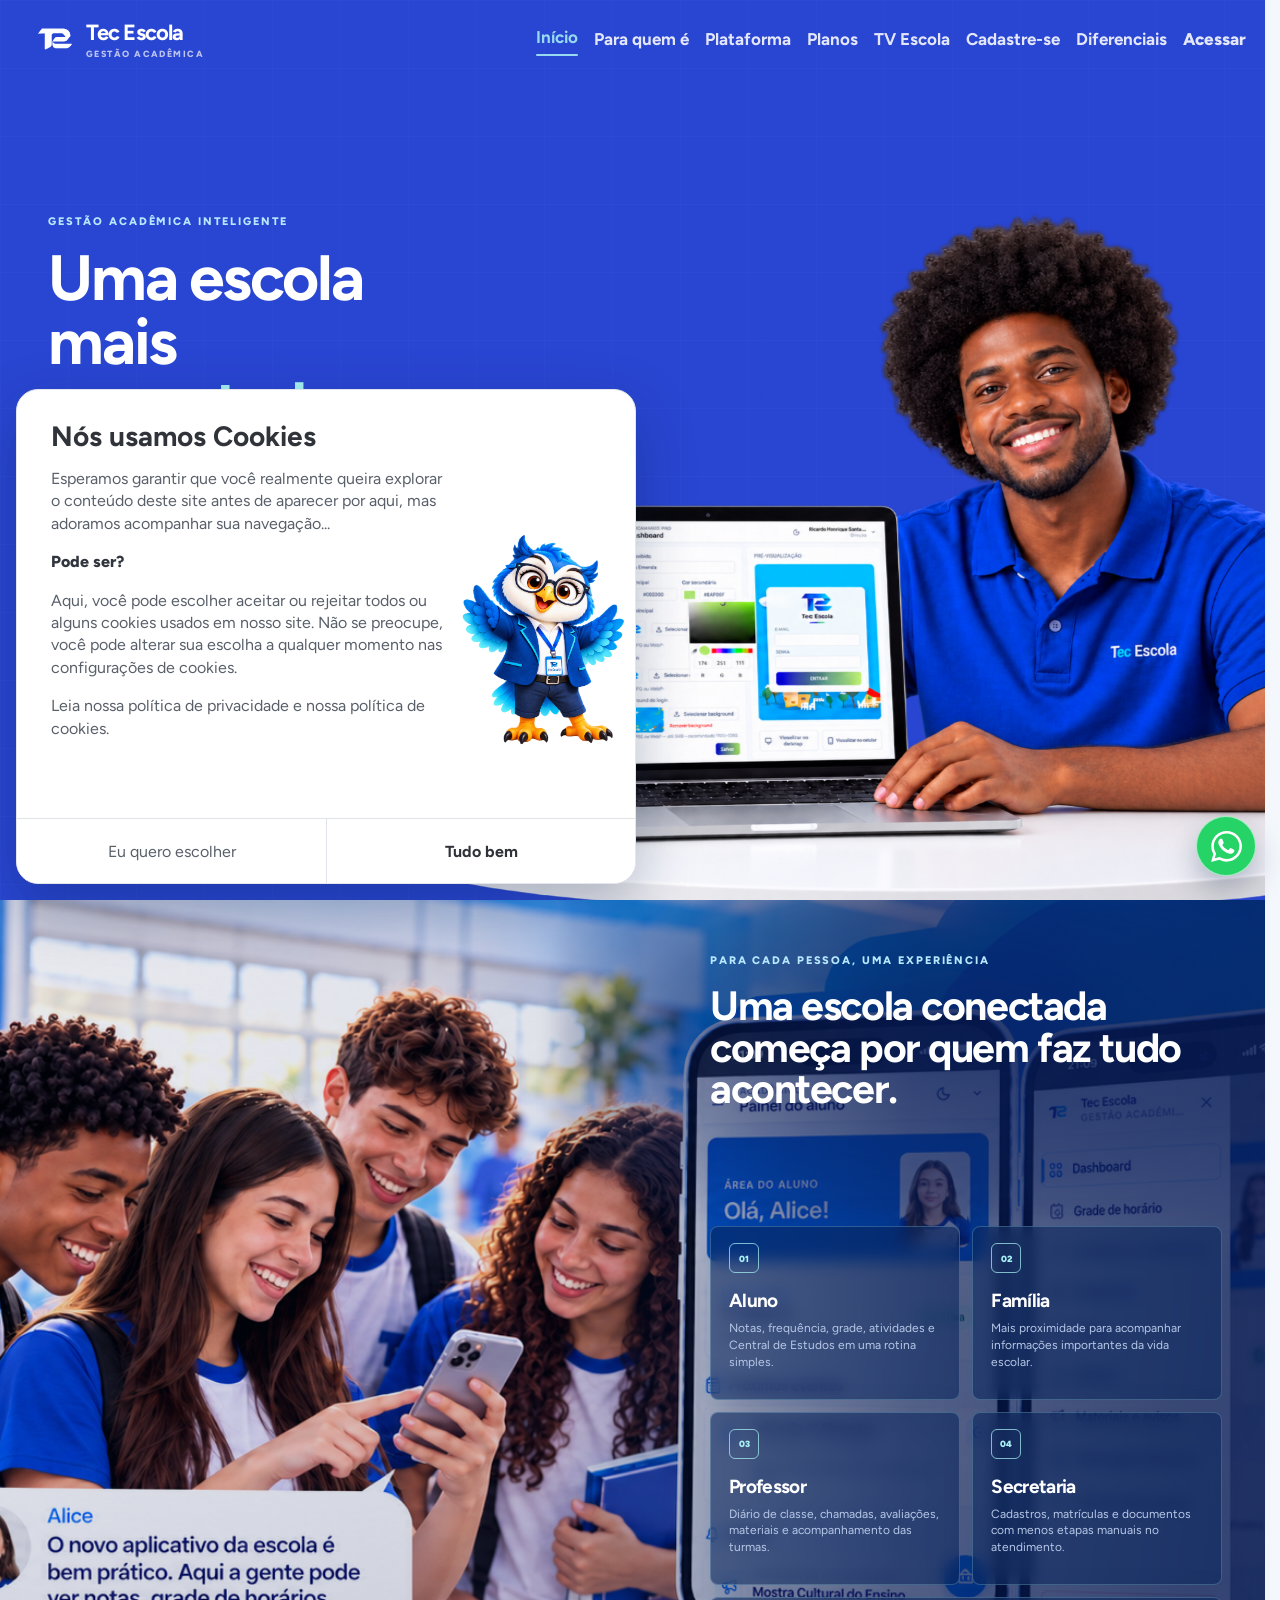
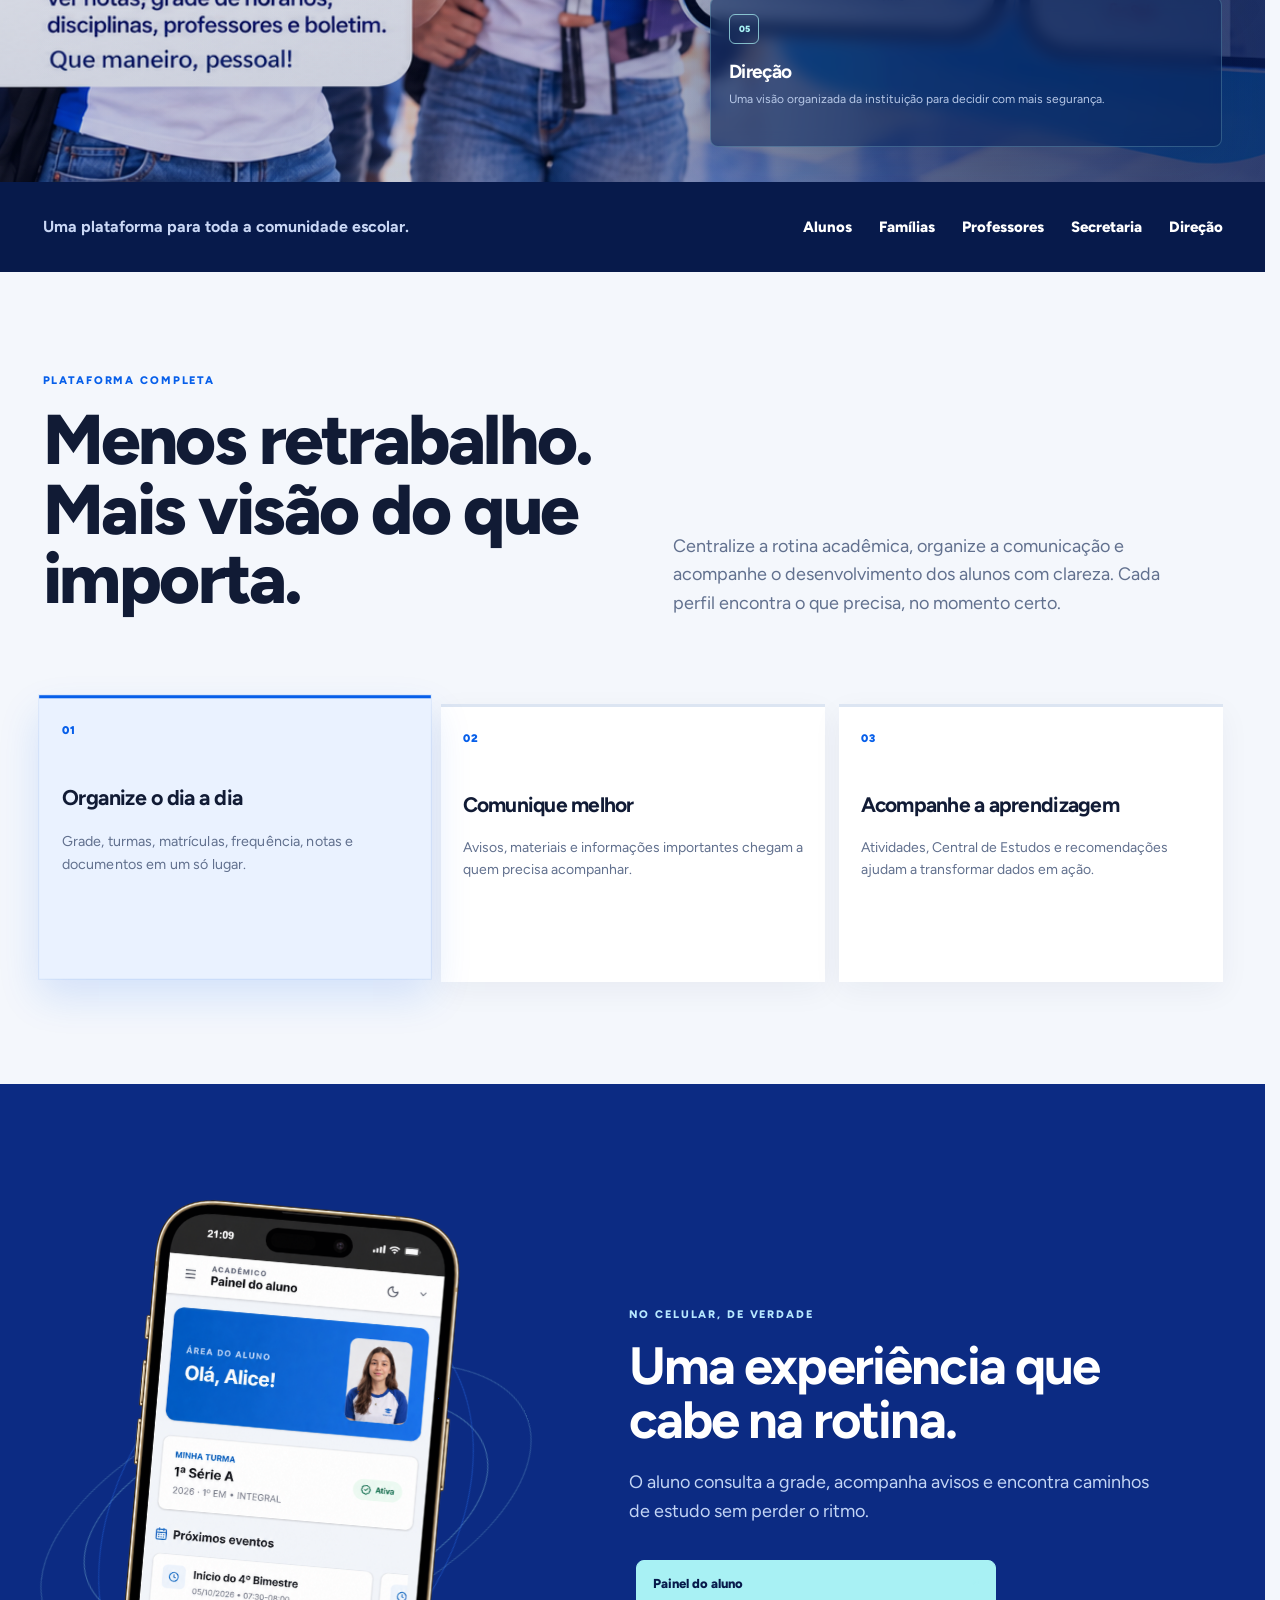
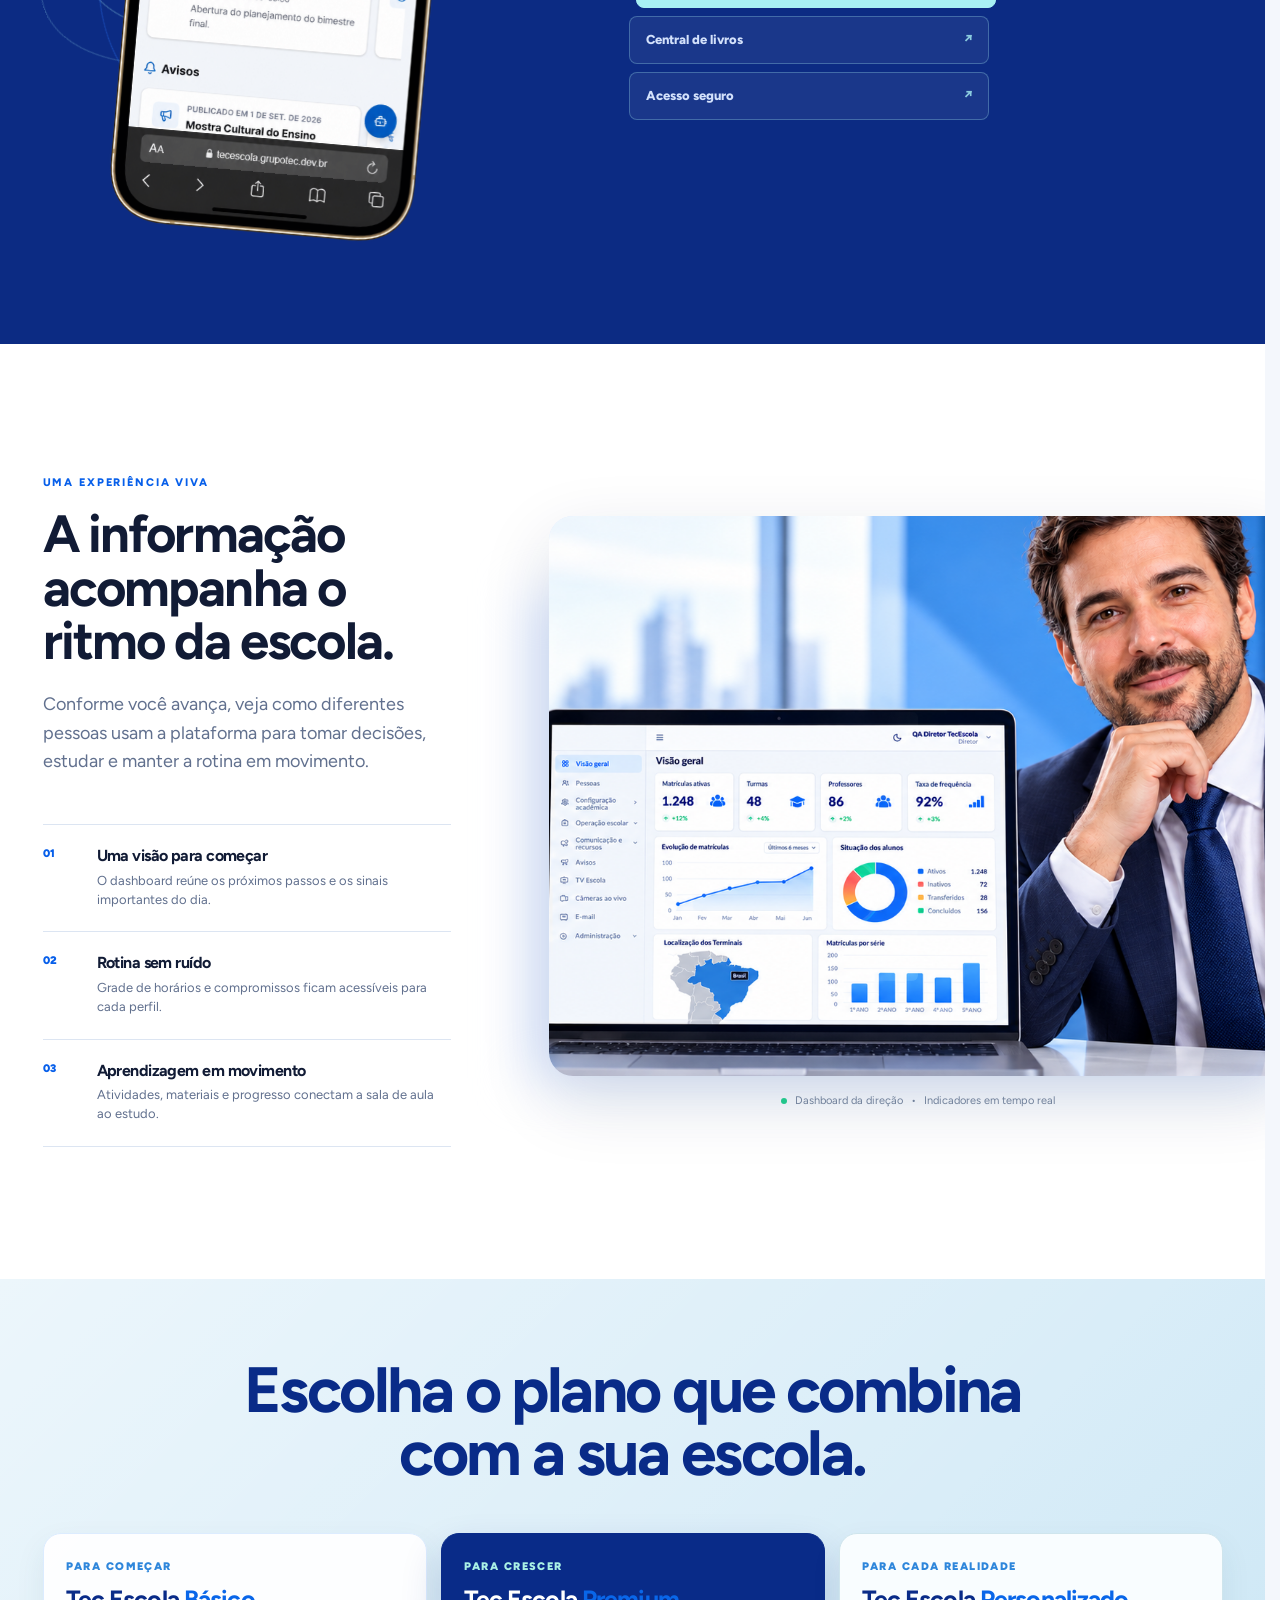
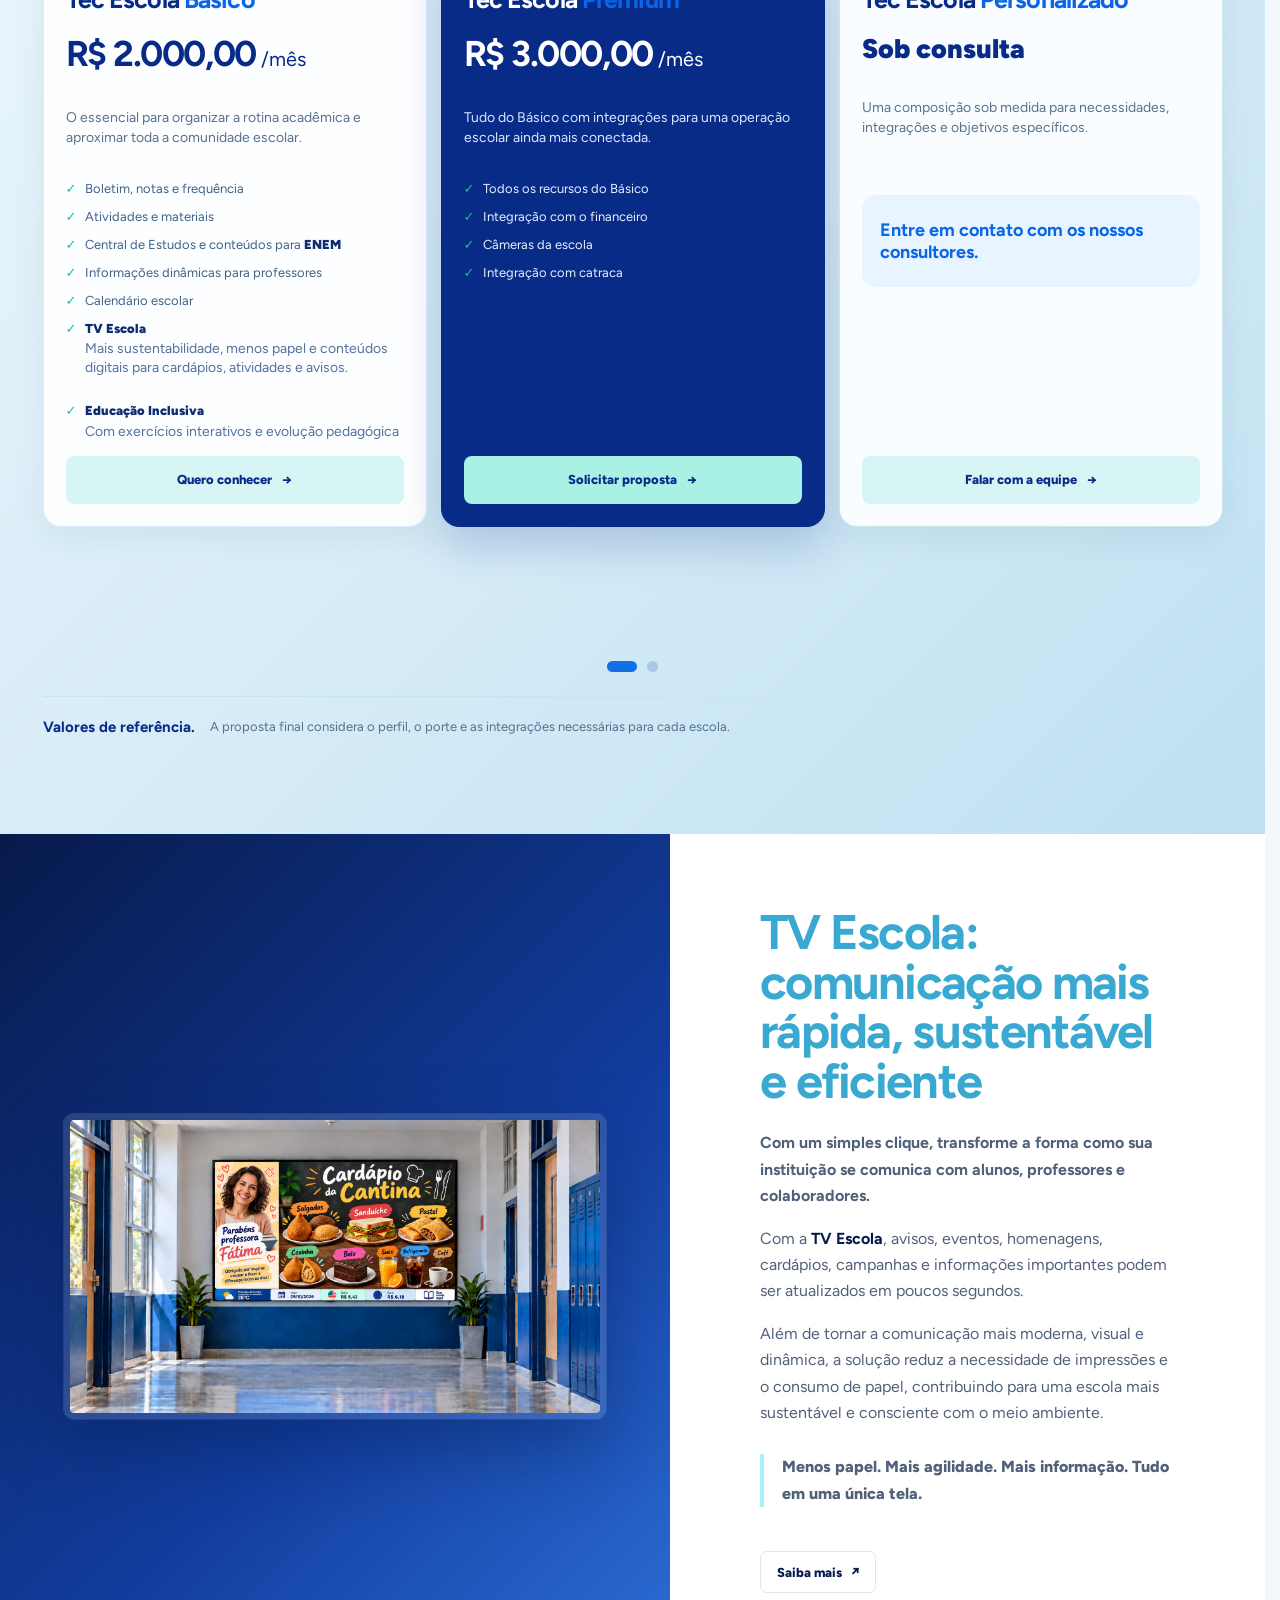
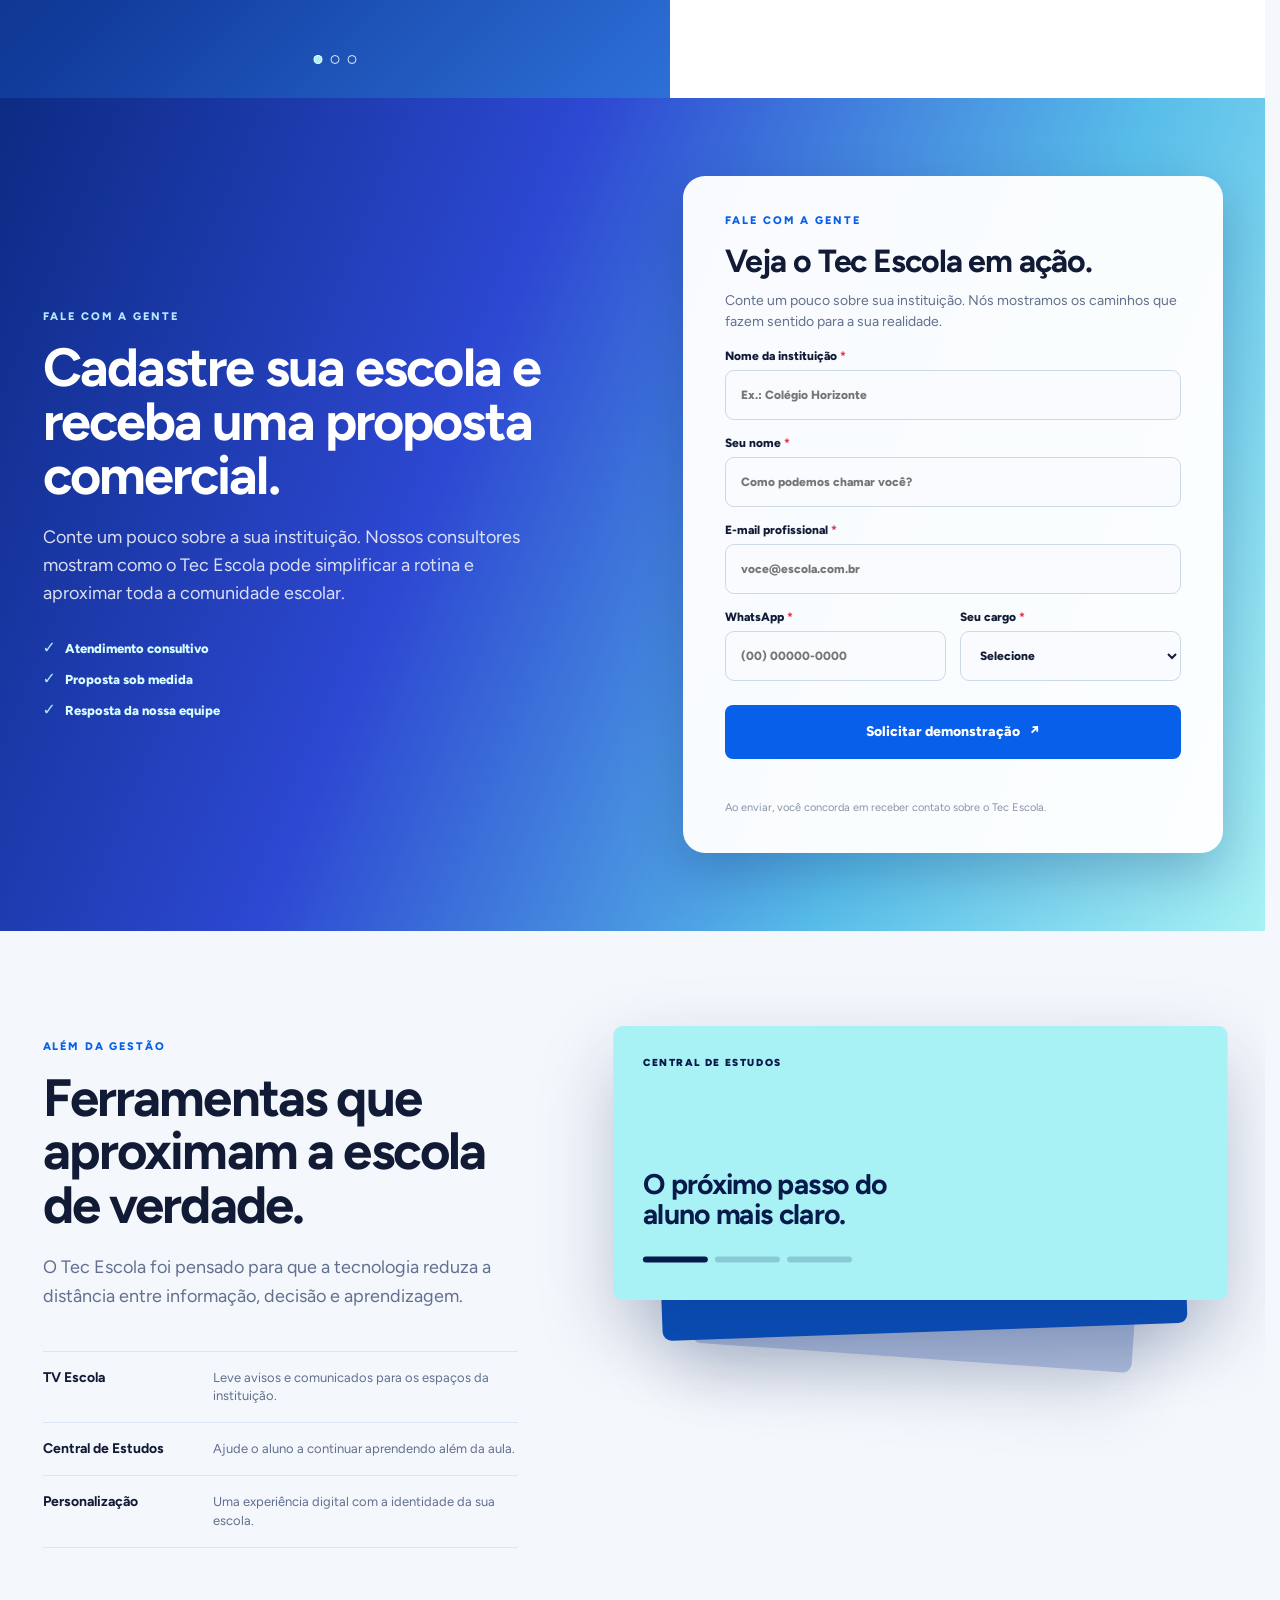
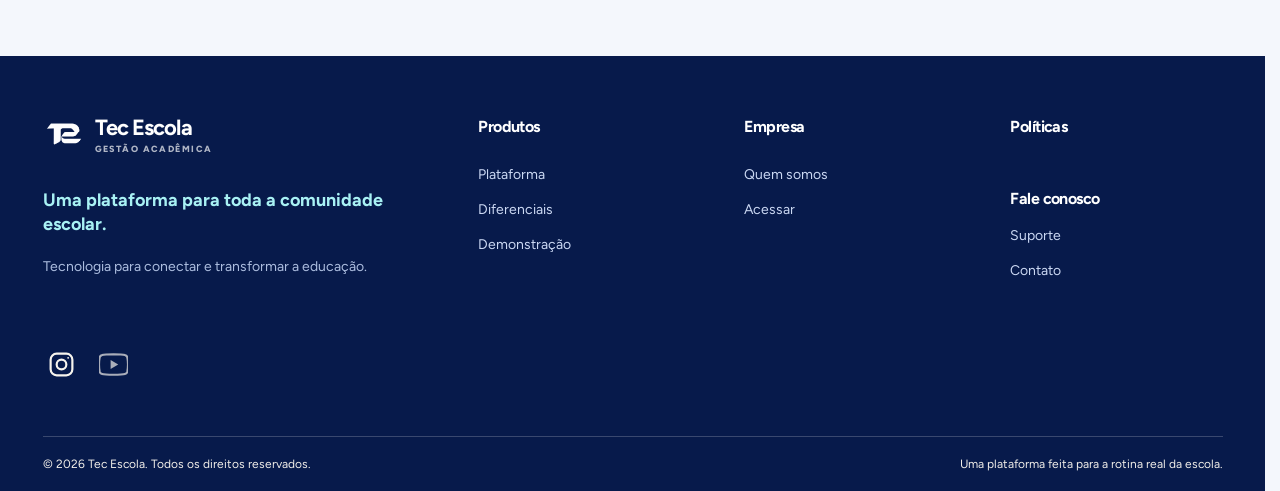
==== commit 5b263041: "feat: clarify annual pricing and enlarge cards" ====
--- a/index.html
+++ b/index.html
@@ -198,8 +198,8 @@
             </div>
             <div class="plans-slide" data-plans-slide>
           <div class="plans-grid plans-grid-annual">
-            <article class="plan-card plan-card-annual"><h3>Tec Escola <em>Básico Anual</em></h3><div class="plan-price"><strong>R$ 18.000,00</strong><span>/ano</span></div><small class="plan-price-note">R$ 1.500 x 12 meses</small><p class="plan-discount">Com desconto no formato anual</p><p class="plan-description">Todos os recursos essenciais para a rotina acadêmica e a comunicação da escola.</p><ul class="plan-features"><li>Boletim, notas e frequência</li><li>Atividades e materiais</li><li>Central de Estudos e conteúdos para <strong>ENEM</strong></li><li>Informações dinâmicas para professores</li><li>Calendário escolar</li><li><strong>TV Escola</strong><small>Mais sustentabilidade, menos papel e conteúdos digitais para cardápios, atividades e avisos.</small></li><li><strong>Educação Inclusiva</strong><small>Com exercícios interativos e evolução pedagógica</small></li></ul><a class="button button-plan button-plan-primary" href="https://wa.me/5571987336205" target="_blank" rel="noopener">Quero conhecer <span aria-hidden="true">→</span></a></article>
-            <article class="plan-card plan-card-annual plan-card-featured"><h3>Tec Escola Premium <em>Anual</em></h3><div class="plan-price"><strong>R$ 30.000,00</strong><span>/ano</span></div><small class="plan-price-note">R$ 2.500 x 12 meses</small><p class="plan-discount">Com desconto no formato anual</p><p class="plan-description">Tudo do Básico, com integrações para uma operação escolar ainda mais completa.</p><ul class="plan-features"><li>Todos os recursos do Básico</li><li>Integração com financeiro</li><li>Câmeras da escola</li><li>Integração com catraca</li></ul><a class="button button-plan button-plan-primary" href="#demonstracao">Solicitar proposta <span aria-hidden="true">→</span></a></article>
+            <article class="plan-card plan-card-annual"><h3>Tec Escola <em>Básico Anual</em></h3><div class="plan-price"><strong>R$ 18.000,00</strong><span>/ano</span></div><small class="plan-price-note"><s>R$ 2.000,00/mês</s> por <strong>R$ 1.500,00/mês</strong> no anual</small><p class="plan-discount">Com desconto no formato anual</p><p class="plan-description">Todos os recursos essenciais para a rotina acadêmica e a comunicação da escola.</p><ul class="plan-features"><li>Boletim, notas e frequência</li><li>Atividades e materiais</li><li>Central de Estudos e conteúdos para <strong>ENEM</strong></li><li>Informações dinâmicas para professores</li><li>Calendário escolar</li><li><strong>TV Escola</strong><small>Mais sustentabilidade, menos papel e conteúdos digitais para cardápios, atividades e avisos.</small></li><li><strong>Educação Inclusiva</strong><small>Com exercícios interativos e evolução pedagógica</small></li></ul><a class="button button-plan button-plan-primary" href="https://wa.me/5571987336205" target="_blank" rel="noopener">Quero conhecer <span aria-hidden="true">→</span></a></article>
+            <article class="plan-card plan-card-annual plan-card-featured"><h3>Tec Escola Premium <em>Anual</em></h3><div class="plan-price"><strong>R$ 30.000,00</strong><span>/ano</span></div><small class="plan-price-note"><s>R$ 3.000,00/mês</s> por <strong>R$ 2.500,00/mês</strong> no anual</small><p class="plan-discount">Com desconto no formato anual</p><p class="plan-description">Tudo do Básico, com integrações para uma operação escolar ainda mais completa.</p><ul class="plan-features"><li>Todos os recursos do Básico</li><li>Integração com financeiro</li><li>Câmeras da escola</li><li>Integração com catraca</li></ul><a class="button button-plan button-plan-primary" href="#demonstracao">Solicitar proposta <span aria-hidden="true">→</span></a></article>
           </div>
             </div>
             <div class="plans-carousel-dots" aria-label="Selecionar apresentação dos planos">
--- a/styles.css
+++ b/styles.css
@@ -18,6 +18,7 @@
 
 * { box-sizing: border-box; }
 html, body { overflow-x: hidden; }
+html { scrollbar-gutter: stable; }
 body { margin: 0; background: var(--pale); }
 a { color: inherit; text-decoration: none; }
 button, input, select { font: inherit; }
@@ -91,10 +92,10 @@
 .floating-note { position: absolute; z-index: 2; display: flex; min-width: 158px; align-items: center; gap: 10px; border: 1px solid rgba(151,224,255,.82); border-radius: 12px; padding: 11px 14px; color: rgba(255,255,255,.96); background: linear-gradient(135deg, rgba(33,130,255,.94), rgba(20,73,183,.9)); box-shadow: 0 18px 34px rgba(3, 24, 64, .24), inset 0 1px 0 rgba(255,255,255,.28); backdrop-filter: blur(8px); font-size: 11px; line-height: 1.2; pointer-events: none; }
 .floating-note b { color: var(--white); font-size: 12px; }
 .note-icon { display: grid; flex: 0 0 30px; width: 30px; height: 30px; place-items: center; border: 1px solid rgba(255,255,255,.62); border-radius: 9px; color: var(--white); background: rgba(255,255,255,.16); font-size: 15px; font-weight: 800; }
-.note-notas { top: 8%; left: -15%; animation: orbit-note-a 8.6s ease-in-out infinite; }
-.note-comunicacao { top: 2%; right: 4%; min-width: 146px; animation: orbit-note-b 9.2s ease-in-out -1.2s infinite; }
-.note-tv { top: 47%; right: 4%; min-width: 146px; animation: orbit-note-c 9.8s ease-in-out -2.1s infinite; }
-.note-financeira { bottom: 8%; left: -14%; animation: orbit-note-d 8.9s ease-in-out -3s infinite; }
+.note-notas { top: 8%; left: -15%; }
+.note-comunicacao { top: 2%; right: 4%; min-width: 146px; }
+.note-tv { top: 47%; right: 4%; min-width: 146px; }
+.note-financeira { bottom: 8%; left: -14%; }
 .demo-section { width: 100%; padding: 78px 0; border-radius: 0; background: linear-gradient(112deg, #0c2b83 0%, #2d48d2 37%, #58bde9 72%, var(--cyan) 100%); box-shadow: none; }
 .demo-layout { display: flex; width: min(1180px, calc(100% - clamp(32px, 5vw, 48px))); margin: 0 auto; align-items: center; justify-content: space-between; gap: clamp(32px, 6vw, 86px); }
 .demo-copy { min-width: 0; max-width: 520px; flex: 1 1 0; color: var(--white); }
@@ -151,9 +152,9 @@
 .director-dashboard-image { display: block; width: 100%; height: 100%; min-height: 560px; object-fit: cover; object-position: 32% 59%; transform: scale(1.22); transform-origin: 38% 60%; transition: transform .6s ease; }
 .director-dashboard-frame:hover .director-dashboard-image { transform: scale(1.27); }
 .dashboard-screen-motion { position: absolute; z-index: 2; top: 35%; left: 8%; width: 42%; height: 48%; overflow: hidden; border-radius: 2%; opacity: .72; clip-path: inset(0 round 5px); mix-blend-mode: screen; pointer-events: none; }
-.dashboard-screen-motion::before { position: absolute; inset: 0; background: linear-gradient(110deg, transparent 0%, transparent 36%, rgba(255,255,255,.08) 47%, rgba(168,241,244,.26) 50%, transparent 63%, transparent 100%); background-size: 220% 100%; content: ""; animation: dashboard-screen-sheen 4.8s ease-in-out infinite; }
-.dashboard-chart-pulse { position: absolute; bottom: 24%; left: 20%; width: 30%; height: 22%; border-bottom: 2px solid rgba(18,104,237,.55); background: linear-gradient(180deg, rgba(18,104,237,.2), transparent); clip-path: polygon(0 72%, 16% 59%, 32% 45%, 47% 51%, 63% 28%, 80% 27%, 100% 5%, 100% 100%, 0 100%); transform-origin: bottom; animation: dashboard-chart-pulse 3.2s ease-in-out infinite; }
-.dashboard-donut-pulse { position: absolute; top: 54%; right: 12%; width: 23%; aspect-ratio: 1; border: 2px solid rgba(37,211,198,.38); border-radius: 50%; box-shadow: 0 0 0 3px rgba(18,104,237,.08), inset 0 0 0 2px rgba(255,255,255,.14); animation: dashboard-donut-pulse 2.8s ease-in-out infinite; }
+.dashboard-screen-motion::before { position: absolute; inset: 0; background: linear-gradient(110deg, transparent 0%, transparent 36%, rgba(255,255,255,.08) 47%, rgba(168,241,244,.26) 50%, transparent 63%, transparent 100%); background-size: 220% 100%; content: ""; }
+.dashboard-chart-pulse { position: absolute; bottom: 24%; left: 20%; width: 30%; height: 22%; border-bottom: 2px solid rgba(18,104,237,.55); background: linear-gradient(180deg, rgba(18,104,237,.2), transparent); clip-path: polygon(0 72%, 16% 59%, 32% 45%, 47% 51%, 63% 28%, 80% 27%, 100% 5%, 100% 100%, 0 100%); transform-origin: bottom; }
+.dashboard-donut-pulse { position: absolute; top: 54%; right: 12%; width: 23%; aspect-ratio: 1; border: 2px solid rgba(37,211,198,.38); border-radius: 50%; box-shadow: 0 0 0 3px rgba(18,104,237,.08), inset 0 0 0 2px rgba(255,255,255,.14); }
 @keyframes dashboard-screen-sheen { 0%, 18% { background-position: 120% 0; opacity: .1; } 54%, 72% { background-position: -20% 0; opacity: .72; } 100% { background-position: -60% 0; opacity: .1; } }
 @keyframes dashboard-chart-pulse { 0%, 100% { opacity: .22; transform: scaleY(.86); } 50% { opacity: .68; transform: scaleY(1); } }
 @keyframes dashboard-donut-pulse { 0%, 100% { opacity: .22; transform: scale(.94); } 50% { opacity: .72; transform: scale(1.05); } }
@@ -313,6 +314,7 @@
 .plan-badge { position: absolute; top: 14px; right: 14px; border-radius: 999px; padding: 6px 9px; color: #092b88; background: #a9f1e5; font-size: 9px; font-weight: 900; letter-spacing: .08em; }.plan-label { margin: 0; color: #2e86db; font-size: 11px; font-weight: 900; letter-spacing: .13em; }.plan-card-featured .plan-label { color: #a9f1e5; }.plan-card h3 { margin: 13px 0 0; color: #092b88; font-size: 25px; line-height: 1.05; }.plan-card-featured h3 { color: #fff; }.plan-description { min-height: 73px; margin: 15px 0 0; color: #59728f; font-size: 14px; line-height: 1.45; }.plan-card-featured .plan-description { color: #d9e8ff; }.plan-price { display: flex; align-items: baseline; gap: 5px; margin: 20px 0 18px; color: #092b88; }.plan-price strong { font-size: 28px; letter-spacing: -.04em; }.plan-price span { font-size: 12px; }.plan-card-featured .plan-price { color: #fff; }.plan-consult { margin: 20px 0 18px; color: #092b88; font-size: 27px; font-weight: 900; }.plan-features { display: grid; gap: 11px; margin: 0; padding: 0; list-style: none; color: #416288; font-size: 13px; line-height: 1.3; }.plan-features li { position: relative; padding-left: 19px; }.plan-features li::before { position: absolute; left: 0; color: #22b99d; content: '✓'; font-weight: 900; }.plan-card-featured .plan-features { color: #e5f0ff; }.button-plan { width: 100%; justify-content: center; margin-top: auto; padding: 13px 14px; font-size: 13px; }.button-plan-light { color: #092b88; background: #d8f5f6; }.button-plan-primary { color: #092b88; background: #a9f1e5; }.button-plan-dark { color: #fff; background: #092b88; }.plans-annual-note { display: flex; align-items: center; gap: 15px; margin-top: 24px; border-top: 1px solid #c6e5ed; padding-top: 20px; color: #55718d; font-size: 13px; line-height: 1.4; }.plans-annual-note strong { color: #092b88; font-size: 15px; white-space: nowrap; }
 @media (max-width: 1100px) { .plans-layout { grid-template-columns: 1fr; }.plans-visual { min-height: 360px; }.plans-visual-window { max-width: 540px; }.plans-grid { max-width: none; } }
 @media (max-width: 760px) { .plans-section { padding: 76px 0 68px; }.plans-heading { grid-template-columns: 1fr; gap: 18px; }.plans-heading h2 { font-size: clamp(38px, 11vw, 56px); }.plans-layout { margin-top: 38px; }.plans-visual { min-height: 330px; padding: 22px; }.plans-visual-window { min-height: 210px; }.plans-grid { grid-template-columns: 1fr; }.plan-card { min-height: 0; }.plan-description { min-height: 0; }.plans-annual-note { align-items: flex-start; flex-direction: column; gap: 5px; } }
+@media (max-width: 760px) { .plans-grid-annual .button-plan, .plans-grid-monthly .button-plan { margin-top: 18px; } }
 
 .plans-heading-centered { display: block; width: 100%; max-width: 980px; margin: 0 auto 48px; text-align: center; }
 .plans-heading-centered > div { display: flex; flex-direction: column; align-items: center; }
@@ -323,10 +325,10 @@
 .plans-format-heading p { margin: 0; font-size: 24px; font-weight: 700; }
 .plans-format-heading p strong { color: #1670ee; }
 .plans-grid-monthly { grid-template-columns: repeat(3, minmax(0, 1fr)); align-items: stretch; }
-.plans-grid-annual { grid-template-columns: repeat(2, minmax(0, 1fr)); max-width: 1040px; margin: 0 auto; }
-.plans-carousel { position: relative; display: grid; margin-top: 0; outline: none; }
-.plans-slide { grid-area: 1 / 1; visibility: hidden; opacity: 0; pointer-events: none; transform: translateY(8px); transition: opacity .38s ease, transform .38s ease, visibility 0s linear .38s; }
-.plans-slide.is-active { visibility: visible; opacity: 1; pointer-events: auto; transform: translateY(0); transition-delay: 0s; }
+.plans-grid-annual { grid-template-columns: repeat(2, minmax(0, 1fr)); max-width: 1120px; margin: 0 auto; gap: 20px; }
+.plans-carousel { position: relative; display: grid; margin-top: 0; outline: none; touch-action: pan-y; }
+.plans-slide { grid-area: 1 / 1; visibility: hidden; opacity: 0; pointer-events: none; transition: opacity .28s ease, visibility 0s linear .28s; }
+.plans-slide.is-active { visibility: visible; opacity: 1; pointer-events: auto; transition-delay: 0s; }
 .plans-carousel-dots { display: flex; justify-content: center; gap: 10px; margin-top: 22px; }
 .plans-carousel-dot { width: 11px; height: 11px; border: 0; border-radius: 50%; padding: 0; cursor: pointer; background: #a8c7e6; }
 .plans-carousel-dot.is-active { width: 30px; border-radius: 999px; background: #126fe8; }
@@ -346,7 +348,10 @@
 .plan-card-annual.plan-card-featured .plan-price { color: #fff; }
 .plan-card-annual.plan-card-featured .plan-description { color: #d9e8ff; }
 .plan-card-annual.plan-card-featured .plan-features { color: #e5f0ff; }
-.plan-card-annual { min-height: 0; }
+.plan-card-annual { min-height: 0; padding: 34px 30px 28px; }
+.plan-card-annual h3 { font-size: 30px; }
+.plan-card-annual .plan-description { font-size: 16px; }
+.plan-card-annual .plan-features { font-size: 15px; }
 .plan-card h3 em { color: #0966e9; font-style: normal; }
 .plan-card .plan-price strong { font-size: clamp(36px, 4vw, 58px); }
 .plan-card .plan-price span { font-size: 20px; }
@@ -357,7 +362,9 @@
 .plan-contact-callout span { font-size: 34px; }
 .plan-features li > strong { color: #102d72; font-weight: 900; }
 .plan-features small { display: block; margin: 3px 0 14px; color: #54709e; font-size: 14px; line-height: 1.35; }
-.plan-price-note { display: block; margin: -12px 0 14px; color: #54709e; font-size: 12px; line-height: 1.2; }
+.plan-price-note { display: block; margin: -12px 0 14px; color: #54709e; font-size: 14px; line-height: 1.3; }
+.plan-price-note strong { color: inherit; font-weight: 800; }
+.plan-price-note s { opacity: .72; }
 .plan-discount { margin: 16px 0; padding: 8px 12px; border-radius: 7px; color: #087c3f; background: #e3f8e9; font-weight: 700; text-align: center; }
 .plans-format-heading-annual { margin-top: 76px; }
 @media (max-width: 900px) { .plans-grid-monthly { grid-template-columns: 1fr; max-width: 560px; margin-inline: auto; } .plans-grid-annual { grid-template-columns: 1fr; max-width: 560px; } }
@@ -366,7 +373,7 @@
 .mobile-experience { overflow: hidden; background: #0c2b83; }
 .mobile-grid { display: grid; grid-template-columns: .9fr 1.1fr; align-items: center; gap: 100px; }
 .phone-stage { position: relative; display: grid; min-height: 610px; place-items: center; }
-.phone-device { --phone-width: min(350px, 82%); position: relative; z-index: 2; width: var(--phone-width); aspect-ratio: 917 / 1715; border: 0; border-radius: 0; background: transparent; box-shadow: none; transform: rotate(5deg) translateY(4px); animation: phone-float 5.8s ease-in-out infinite; transition: transform .5s ease, aspect-ratio .35s ease, width .35s ease; }
+.phone-device { --phone-width: min(350px, 82%); position: relative; z-index: 2; width: var(--phone-width); aspect-ratio: 917 / 1715; border: 0; border-radius: 0; background: transparent; box-shadow: none; transform: rotate(5deg) translateY(4px); transition: transform .5s ease, aspect-ratio .35s ease, width .35s ease; }
 .phone-device[data-phone-scene="livros"] { --phone-width: min(403px, 94%); aspect-ratio: 984 / 1598; }
 .phone-device[data-phone-scene="login"] { --phone-width: min(423px, 98%); aspect-ratio: 1008 / 1560; }
 .phone-device:hover { transform: rotate(1deg) translateY(-9px) scale(1.025); box-shadow: none; }
@@ -400,7 +407,7 @@
 .profile-section .center-heading::before { position: absolute; z-index: -1; inset: -34% -30% -48% -30%; background: radial-gradient(ellipse 72% 88% at 48% 46%, rgba(7,28,88,.62) 0%, rgba(7,28,88,.34) 48%, rgba(7,28,88,0) 82%); content: ""; filter: blur(10px); pointer-events: none; }
 .profile-section .center-heading h2 { max-width: 600px; font-size: clamp(36px, 3.2vw, 50px); }
 .profile-grid { display: grid; grid-column: 2; grid-template-columns: repeat(2, minmax(0, 1fr)); gap: 12px; margin-left: clamp(100px, 12vw, 220px); width: calc(100% - clamp(100px, 12vw, 220px)); }
-.profile-card { min-width: 0; min-height: 150px; border: 1px solid rgba(168,241,244,.24); border-radius: 8px; padding: 16px 18px; background: rgba(8,36,91,.58); box-shadow: 0 18px 50px rgba(3,18,59,.16); backdrop-filter: blur(8px); animation: profile-card-pulse 5s ease-in-out infinite; transition: transform .25s ease, background .25s ease, border-color .25s ease; }
+.profile-card { min-width: 0; min-height: 150px; border: 1px solid rgba(168,241,244,.24); border-radius: 8px; padding: 16px 18px; background: rgba(8,36,91,.58); box-shadow: 0 18px 50px rgba(3,18,59,.16); backdrop-filter: blur(8px); transition: transform .25s ease, background .25s ease, border-color .25s ease; }
 .profile-card:last-child { grid-column: span 2; }
 .profile-card:hover { transform: translateY(-5px); background: rgba(255,255,255,.1); }
 .profile-card:nth-child(1) { animation-delay: 0s; }
@@ -437,7 +444,7 @@
 .stacked-panels[data-stack-active="2"] .panel-front { top: 28px; right: var(--stack-middle-inset); left: var(--stack-middle-inset); z-index: 2; transform: rotate(-2deg); }
 
 .site-footer { color: white; background: var(--navy); }.footer-grid { display: grid; grid-template-columns: 1.8fr repeat(3, 1fr); align-items: start; gap: 54px; padding: 58px 0 52px; }.brand-footer { width: max-content; }.footer-brand-block { min-width: 0; }.footer-brand-block .brand-logo { filter: brightness(0) invert(1); }.footer-kicker { max-width: 380px; margin: 32px 0 18px; color: var(--cyan); font-size: 18px; font-weight: 700; line-height: 1.35; }.footer-description { max-width: 330px; margin: 0; color: #acbddf; font-size: 14px; line-height: 1.65; }.footer-column { display: grid; align-content: start; justify-items: start; gap: 18px; padding-top: 4px; }.footer-column h3 { margin: 0 0 12px; color: #fff; font-size: 16px; }.footer-column a { color: #cbd8f3; font-size: 14px; transition: color .25s ease, transform .25s ease; }.footer-column a:hover { color: var(--cyan); transform: translateX(2px); }.footer-column .footer-subtitle { margin-top: 24px; margin-bottom: 2px; }.footer-socials { display: flex; align-items: center; gap: 14px; margin-top: 68px; }.footer-socials .social-link { display: inline-grid; width: 38px; height: 38px; place-items: center; color: #f7f4ed; transition: color .25s ease, transform .25s ease; }.footer-socials .social-link:hover { color: var(--cyan); transform: translateY(-2px); }.footer-socials .social-link-placeholder { color: rgba(247,244,237,.68); cursor: default; }.footer-socials .social-link-placeholder:hover { color: rgba(247,244,237,.68); transform: none; }.social-link svg { width: 29px; height: 29px; fill: none; stroke: currentColor; stroke-width: 1.8; }.social-link .social-dot { fill: currentColor; stroke: none; }.social-link .social-play { fill: currentColor; stroke: none; }.footer-bottom { display: flex; justify-content: space-between; border-top: 1px solid rgba(255,255,255,.2); padding: 20px 0; color: #f1eee9; font-size: 12px; }
-.whatsapp-float { position: fixed; right: 24px; bottom: 24px; z-index: 20; display: grid; width: 60px; height: 60px; place-items: center; border: 1px solid rgba(255,255,255,.58); border-radius: 50%; color: #fff; background: #25d366; box-shadow: 0 13px 30px rgba(3, 24, 64, .28), 0 0 0 0 rgba(37,211,102,.45); cursor: pointer; text-decoration: none; animation: whatsapp-pulse 2.6s ease-in-out infinite; transition: transform .25s ease, color .25s ease, background .25s ease, box-shadow .25s ease; }
+.whatsapp-float { position: fixed; right: 24px; bottom: 24px; z-index: 20; display: grid; width: 60px; height: 60px; place-items: center; border: 1px solid rgba(255,255,255,.58); border-radius: 50%; color: #fff; background: #25d366; box-shadow: 0 13px 30px rgba(3, 24, 64, .28); cursor: pointer; text-decoration: none; transition: transform .25s ease, color .25s ease, background .25s ease, box-shadow .25s ease; }
 .whatsapp-float:hover, .whatsapp-float:focus-visible { outline: none; color: #fff; background: #20bd5b; transform: translateY(-4px) scale(1.06); box-shadow: 0 18px 34px rgba(3, 24, 64, .34), 0 0 0 8px rgba(37,211,102,.26); animation-play-state: paused; }
 .whatsapp-float:focus-visible { box-shadow: 0 18px 34px rgba(3, 24, 64, .34), 0 0 0 4px var(--white), 0 0 0 8px rgba(37,211,102,.8); }
 .whatsapp-float svg { width: 31px; height: 31px; fill: currentColor; }
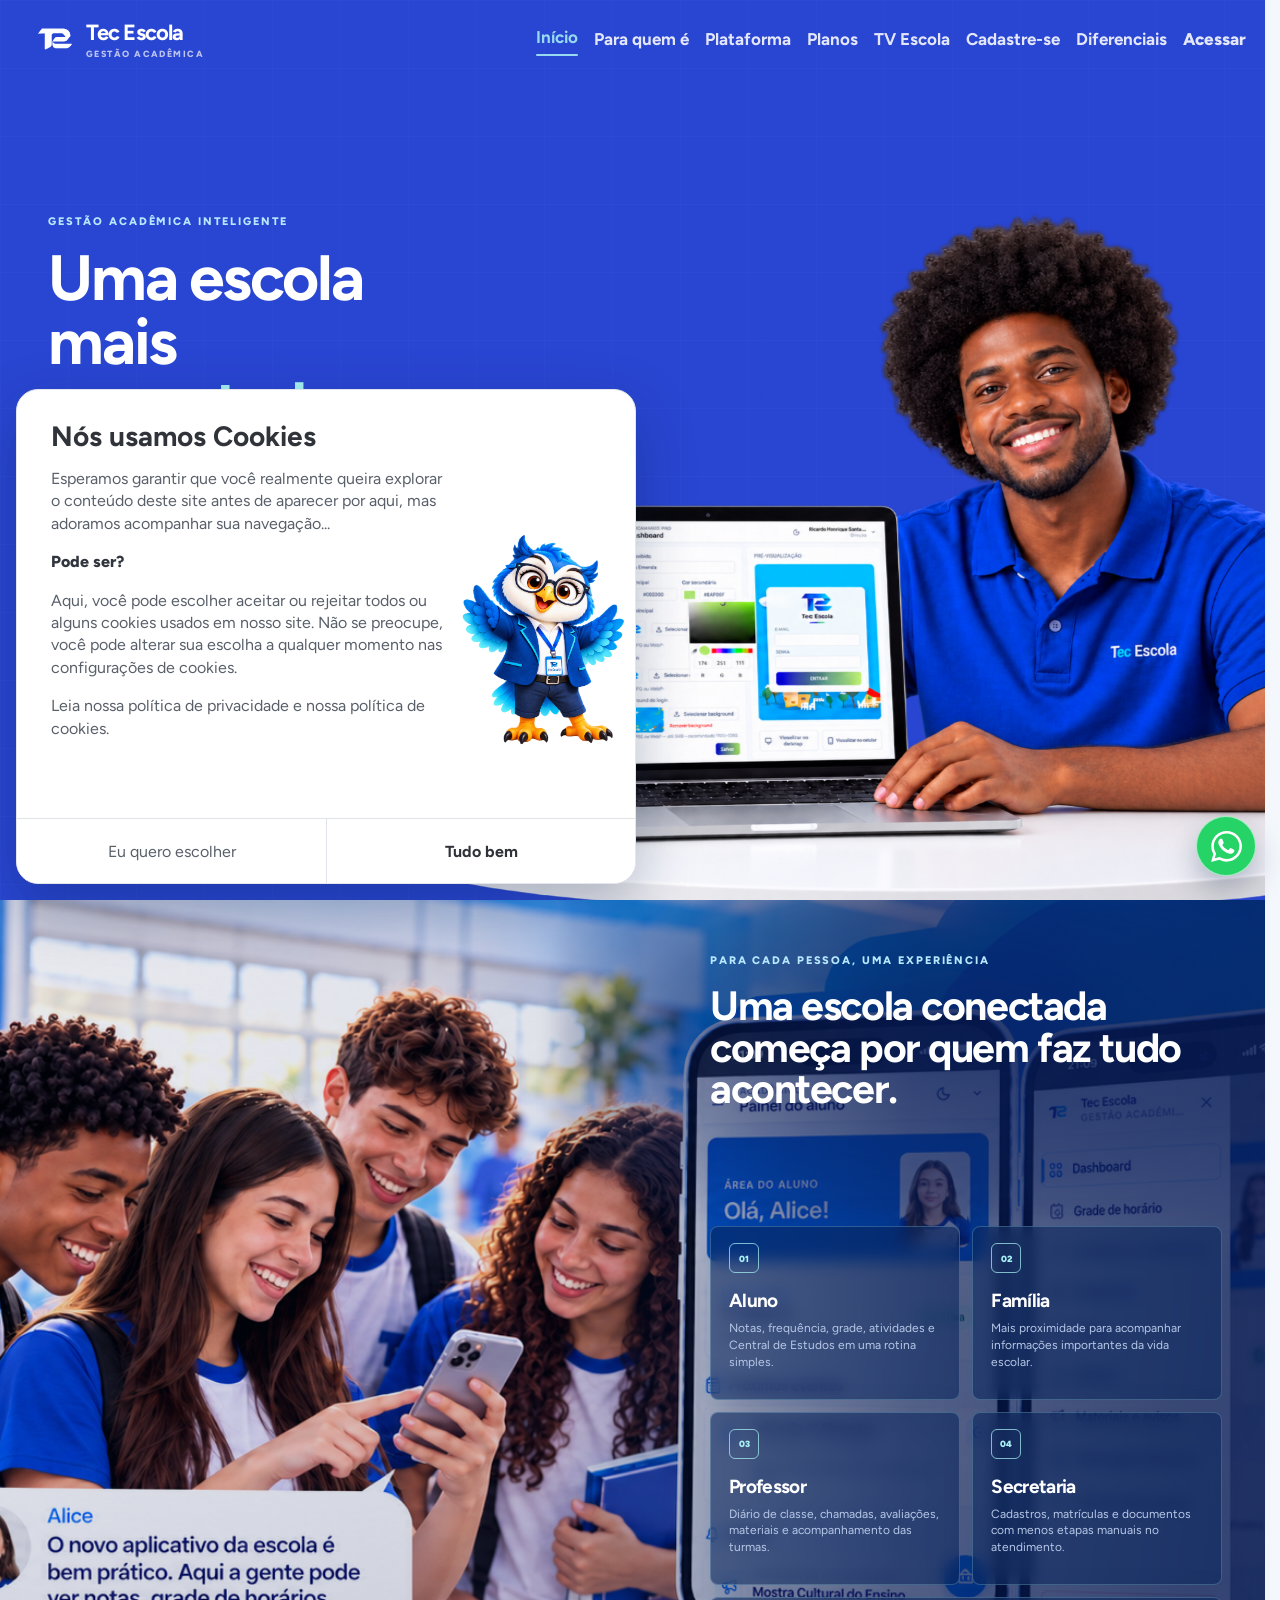
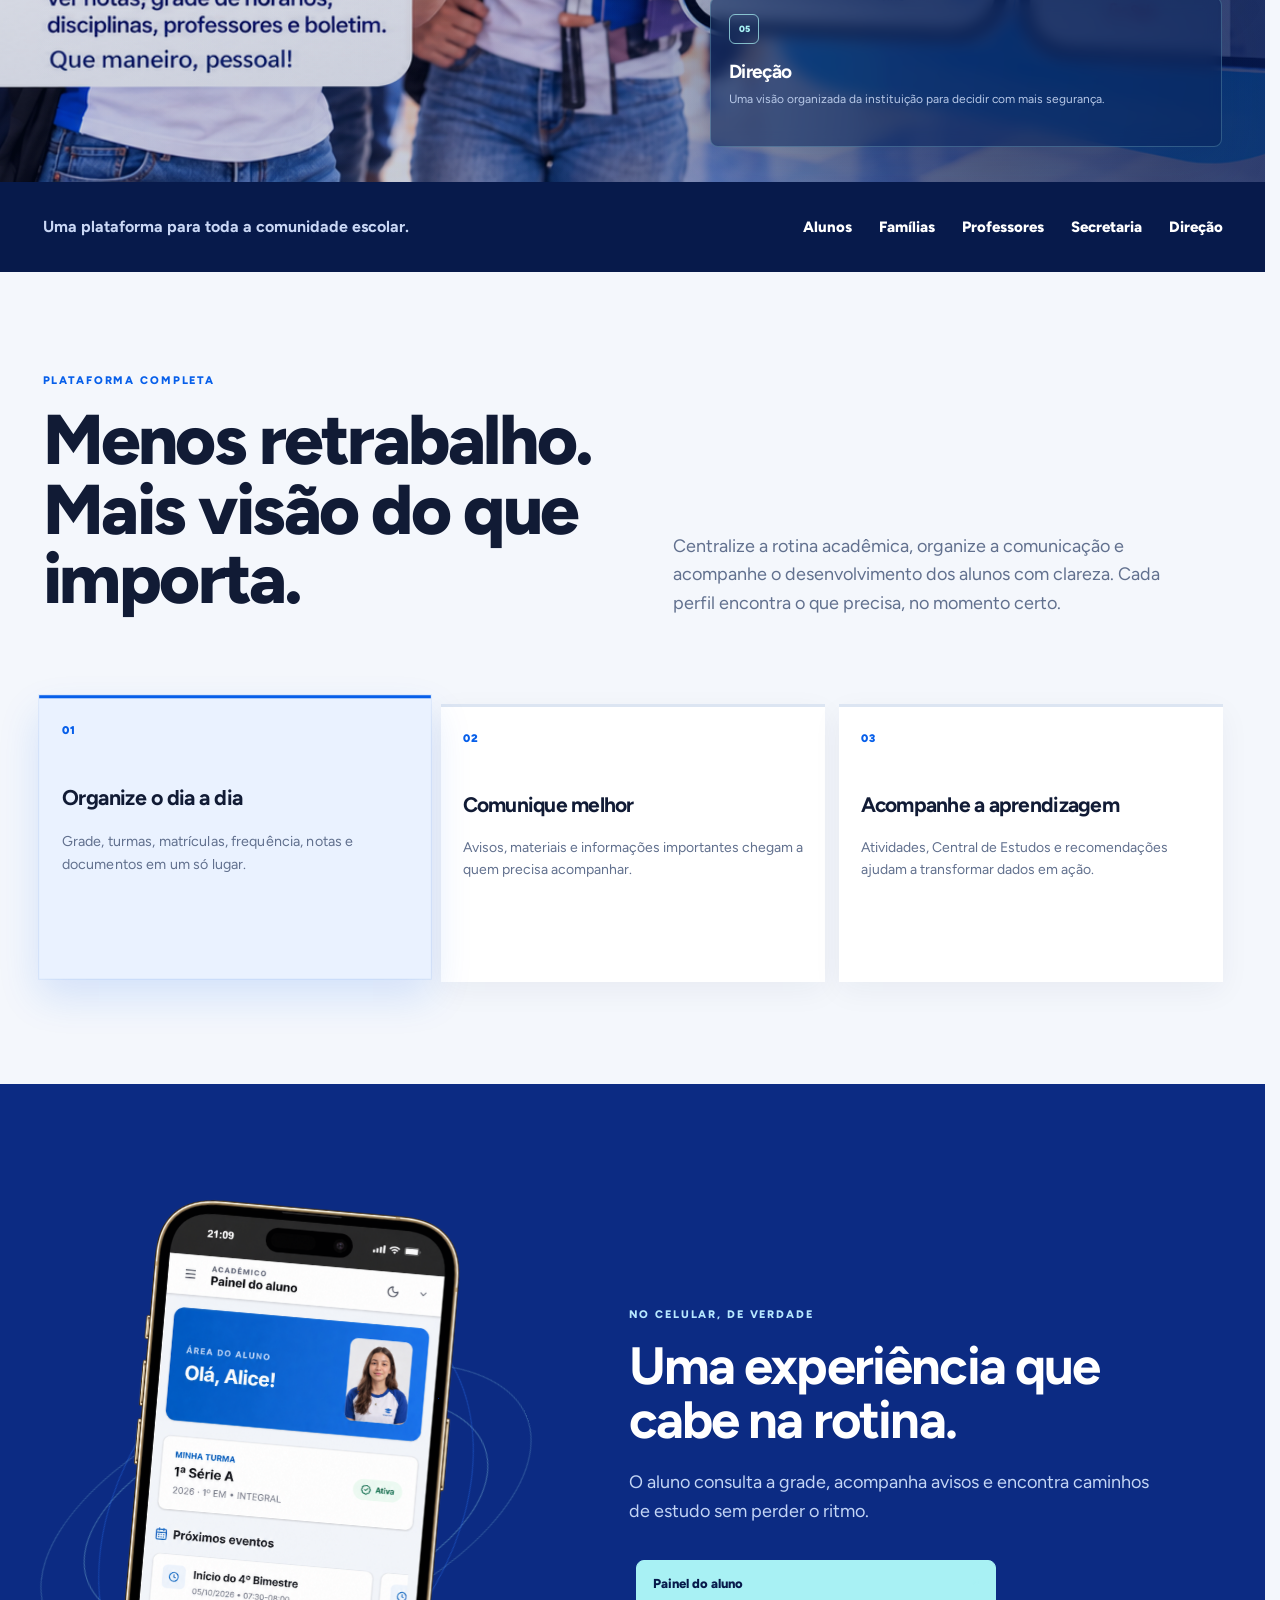
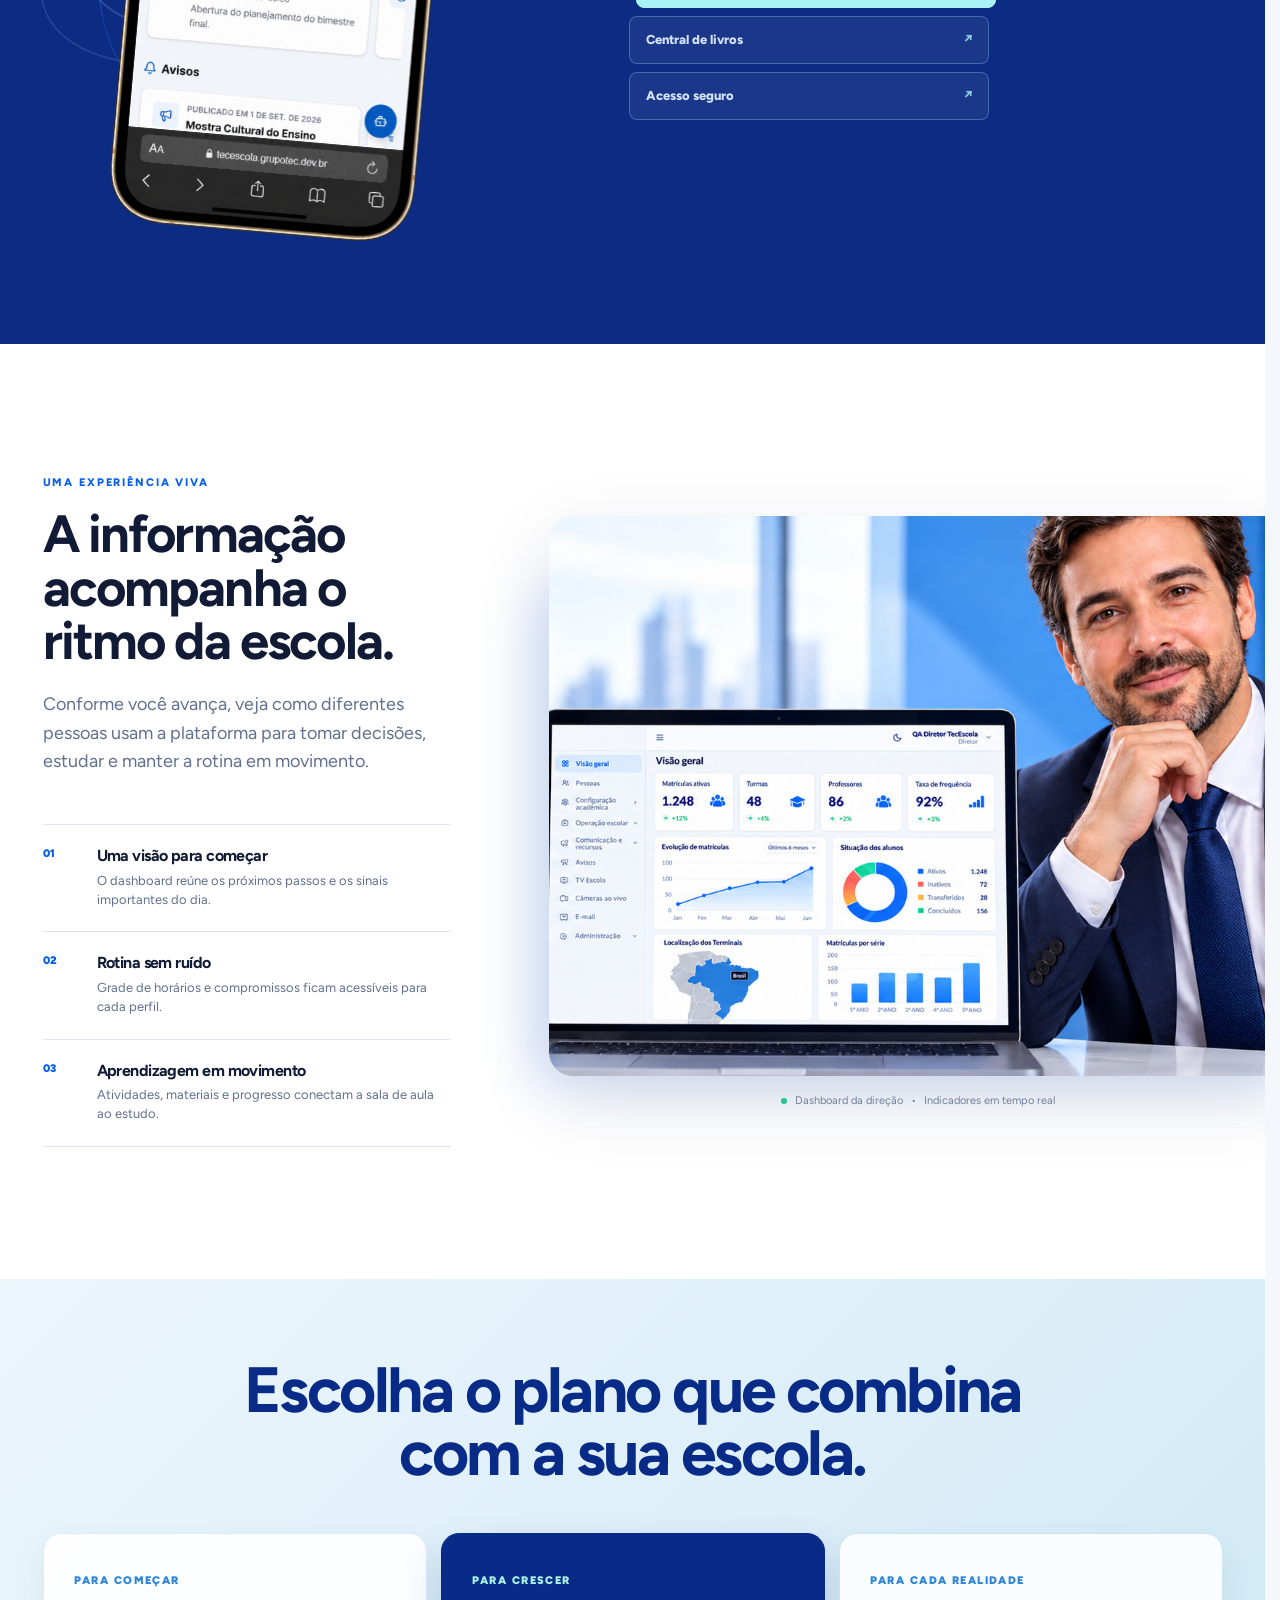
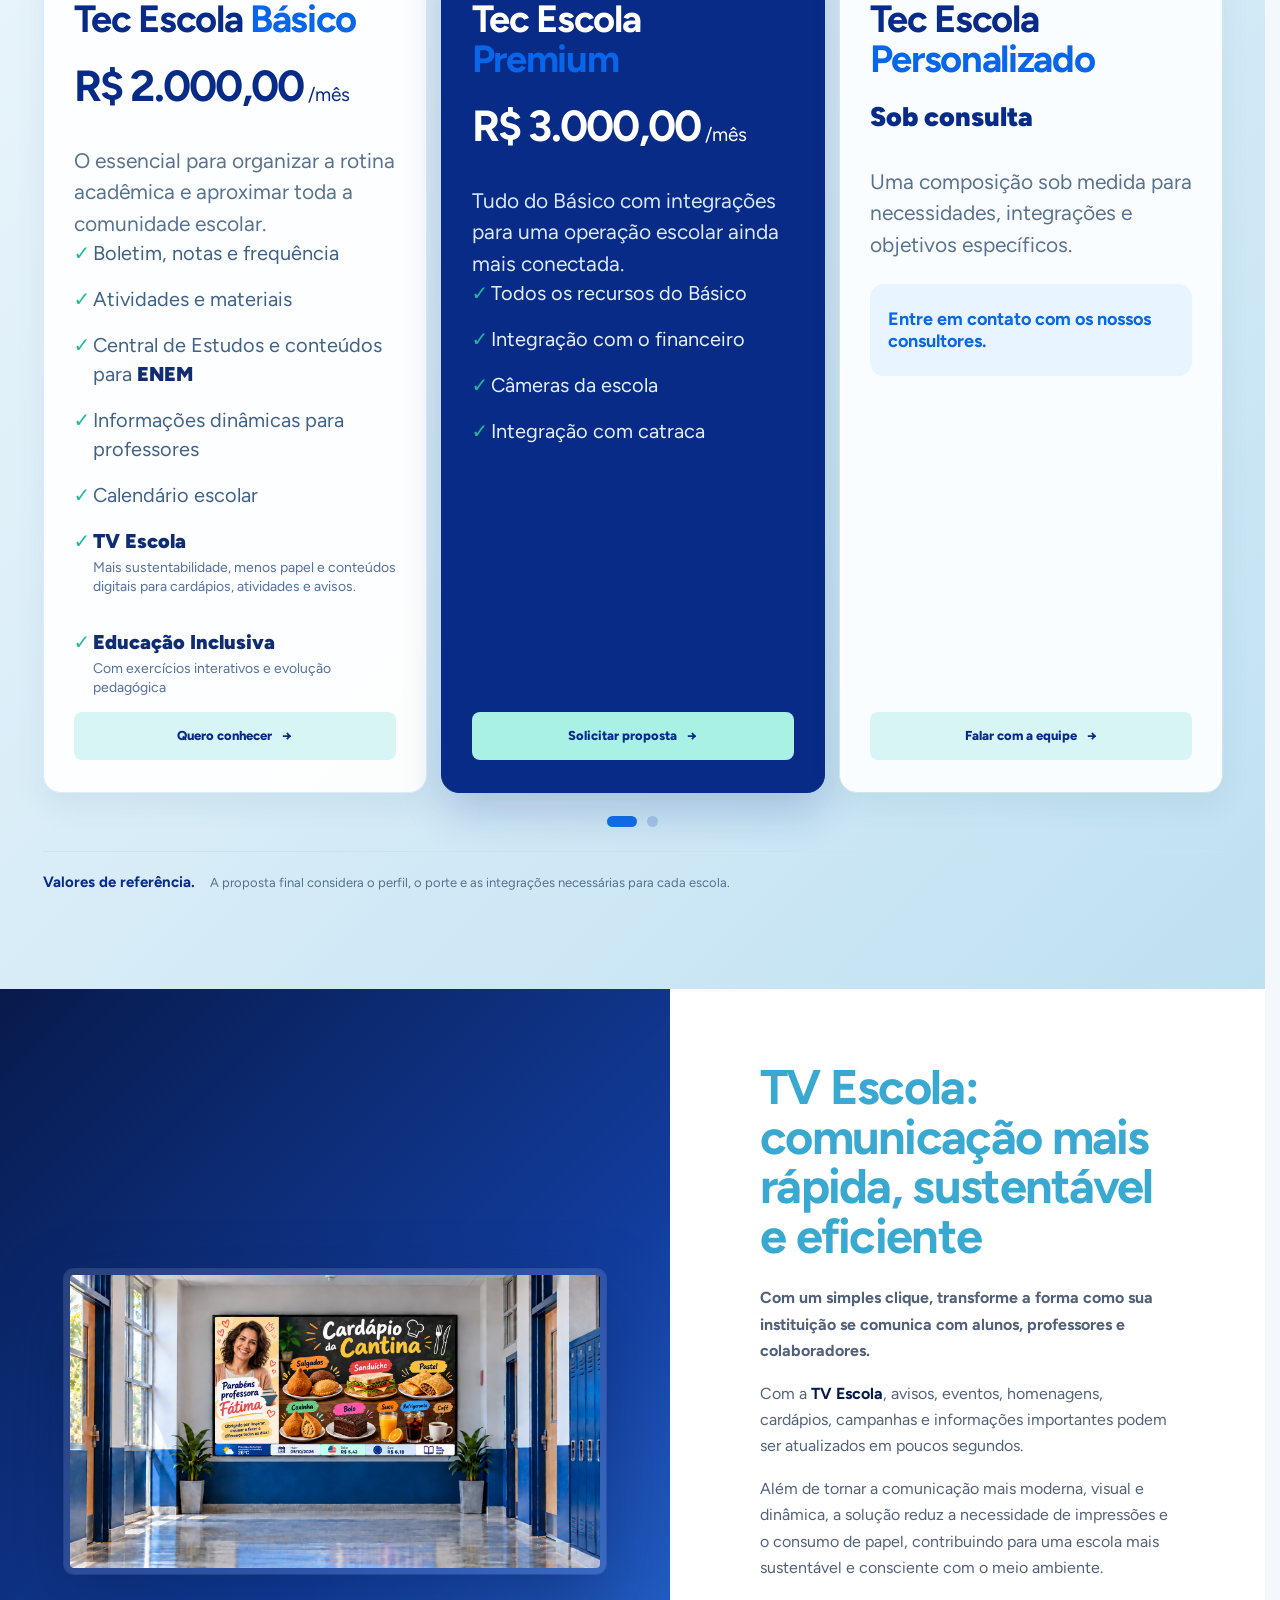
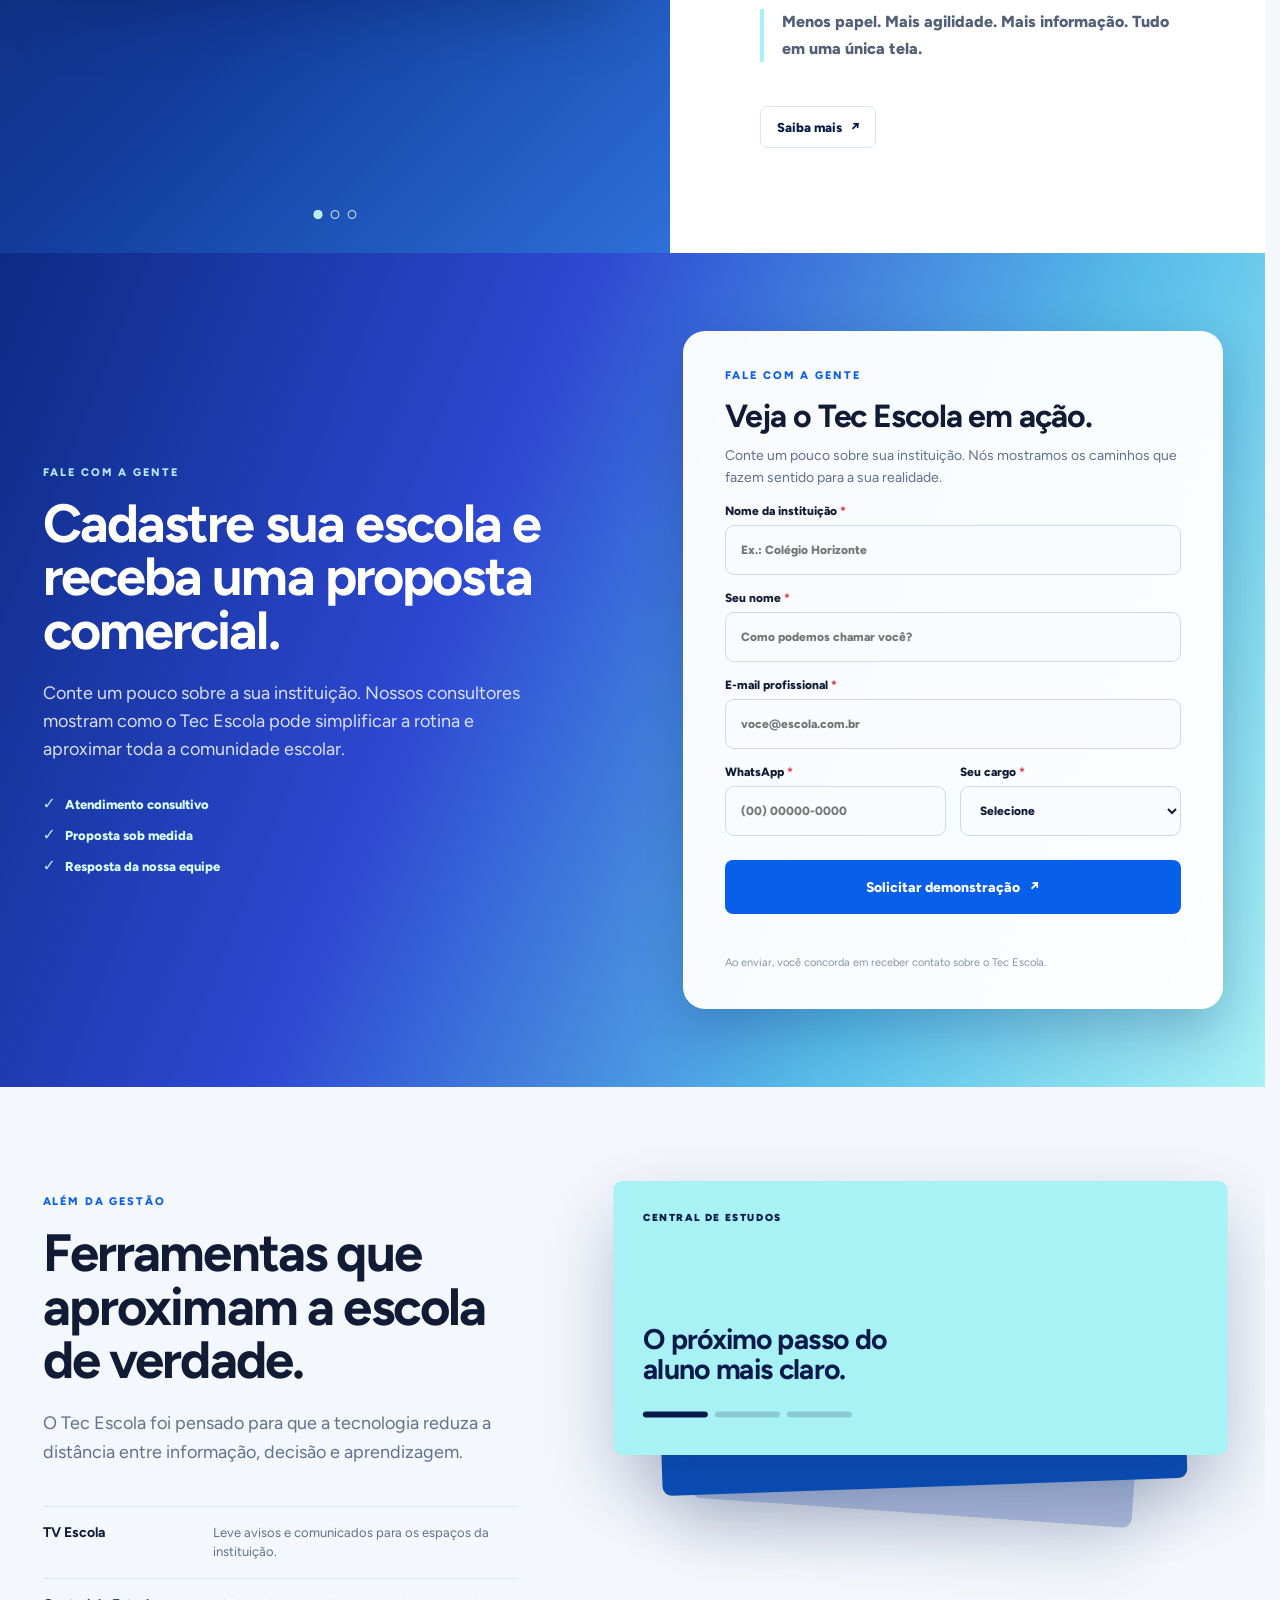
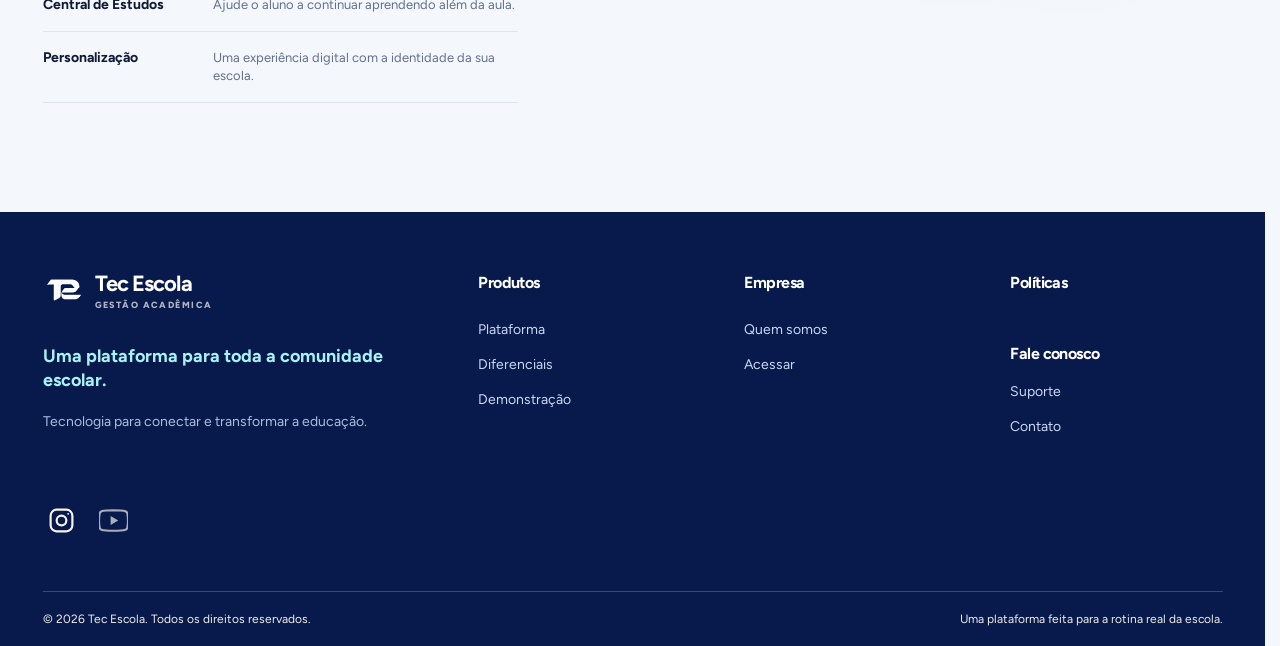
==== commit 6babd8b6: "style: enlarge plan typography and refresh cache" ====
--- a/index.html
+++ b/index.html
@@ -12,7 +12,7 @@
     <link rel="preconnect" href="https://fonts.googleapis.com" />
     <link rel="preconnect" href="https://fonts.gstatic.com" crossorigin />
     <link href="https://fonts.googleapis.com/css2?family=Figtree:wght@400;500;600;700;800;900&display=swap" rel="stylesheet" />
-    <link rel="stylesheet" href="./styles.css?v=plans-carousel-20261018-3" />
+    <link rel="stylesheet" href="./styles.css?v=plans-readability-20261019-1" />
   </head>
   <body>
     <header class="site-header" data-header>
--- a/styles.css
+++ b/styles.css
@@ -365,6 +365,23 @@
 .plan-price-note { display: block; margin: -12px 0 14px; color: #54709e; font-size: 14px; line-height: 1.3; }
 .plan-price-note strong { color: inherit; font-weight: 800; }
 .plan-price-note s { opacity: .72; }
+@media (min-width: 761px) {
+  .plans-grid-annual { max-width: 1180px; gap: 24px; }
+  .plan-card-annual { min-height: 650px; padding: 40px 38px 32px; }
+  .plan-card-annual h3 { font-size: 42px; }
+  .plan-card-annual .plan-price strong { font-size: clamp(42px, 4vw, 60px); }
+  .plan-card-annual .plan-price span { font-size: 22px; }
+  .plan-card-annual .plan-price-note { font-size: 15px; }
+  .plan-card-annual .plan-discount { font-size: 16px; }
+  .plan-card-annual .plan-description { font-size: 22px; line-height: 1.5; }
+  .plan-card-annual .plan-features { gap: 17px; font-size: 21px; line-height: 1.45; }
+  .plans-grid-monthly .plan-card { min-height: 650px; padding: 40px 30px 32px; }
+  .plans-grid-monthly .plan-card h3 { font-size: 38px; }
+  .plans-grid-monthly .plan-card .plan-price strong { font-size: clamp(38px, 3.4vw, 52px); }
+  .plans-grid-monthly .plan-card .plan-price span { font-size: 19px; }
+  .plans-grid-monthly .plan-card .plan-description { font-size: 21px; line-height: 1.5; }
+  .plans-grid-monthly .plan-card .plan-features { gap: 17px; font-size: 20px; line-height: 1.45; }
+}
 .plan-discount { margin: 16px 0; padding: 8px 12px; border-radius: 7px; color: #087c3f; background: #e3f8e9; font-weight: 700; text-align: center; }
 .plans-format-heading-annual { margin-top: 76px; }
 @media (max-width: 900px) { .plans-grid-monthly { grid-template-columns: 1fr; max-width: 560px; margin-inline: auto; } .plans-grid-annual { grid-template-columns: 1fr; max-width: 560px; } }
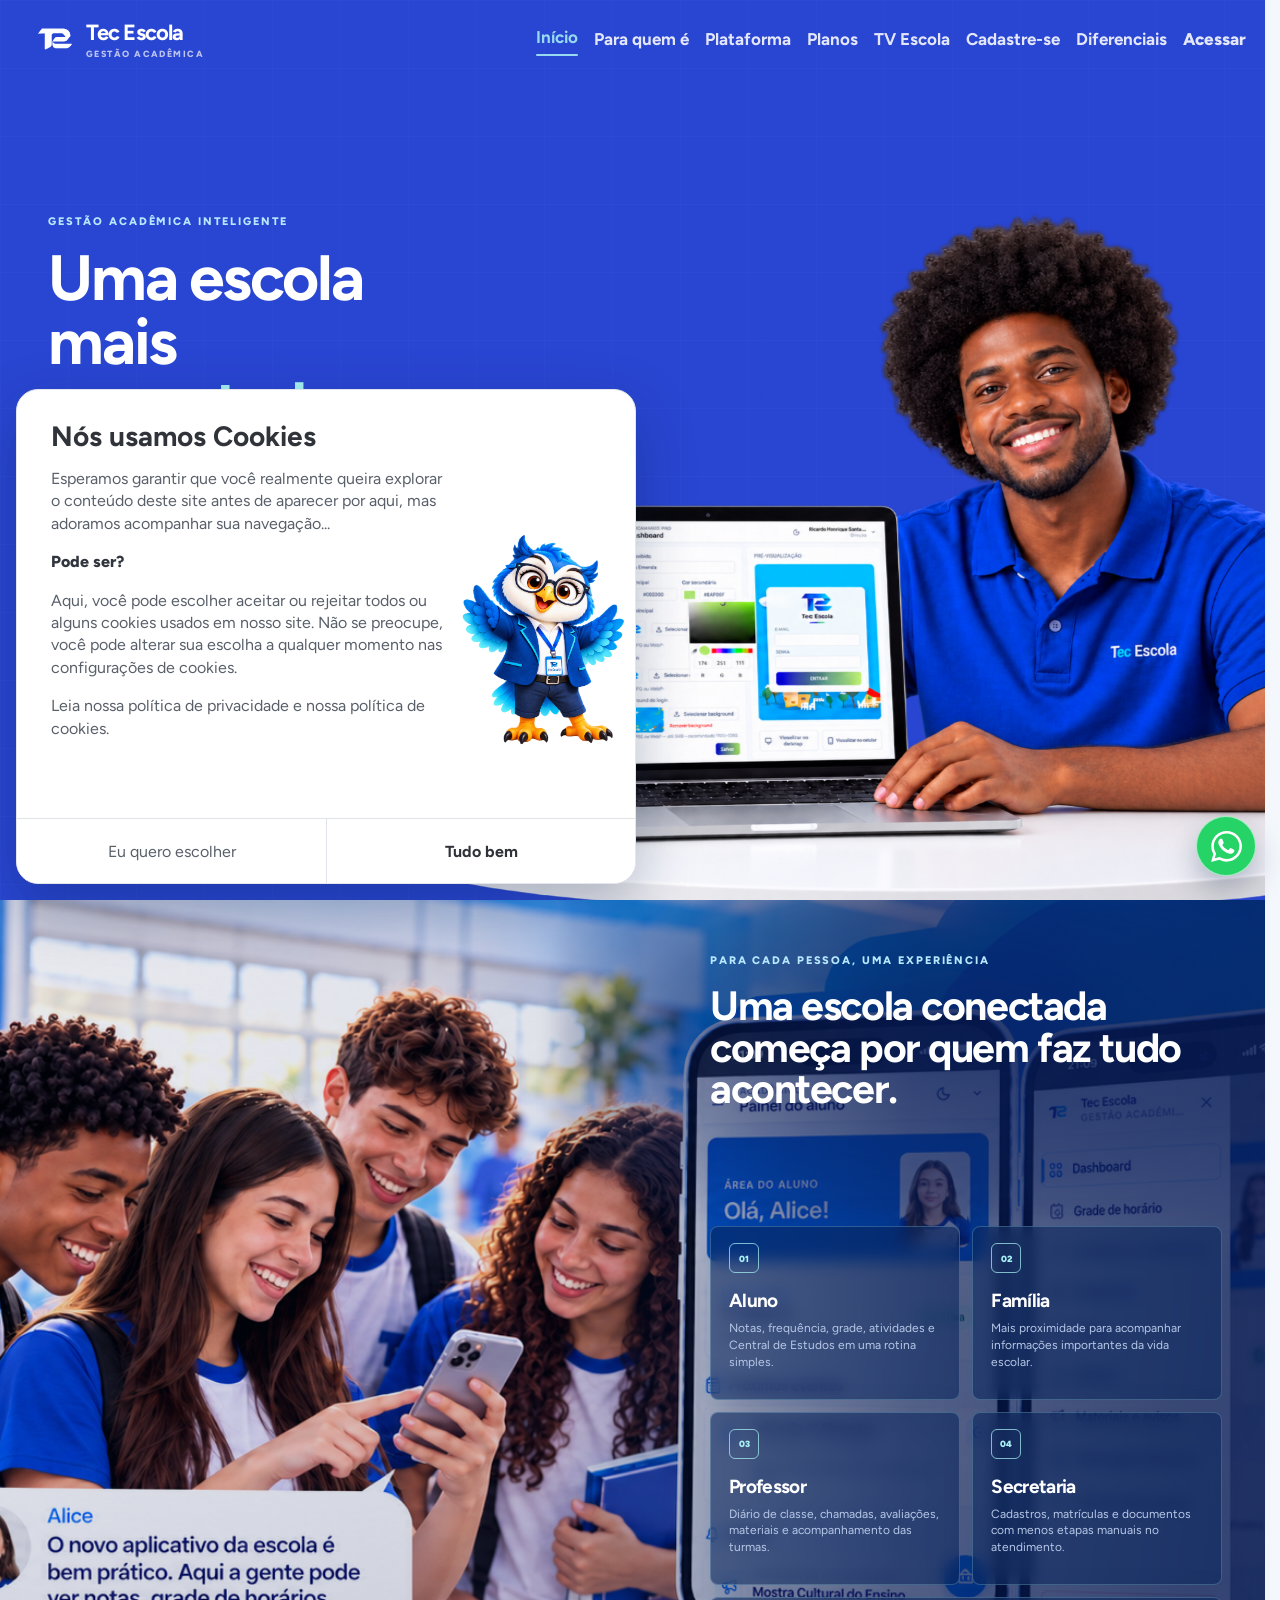
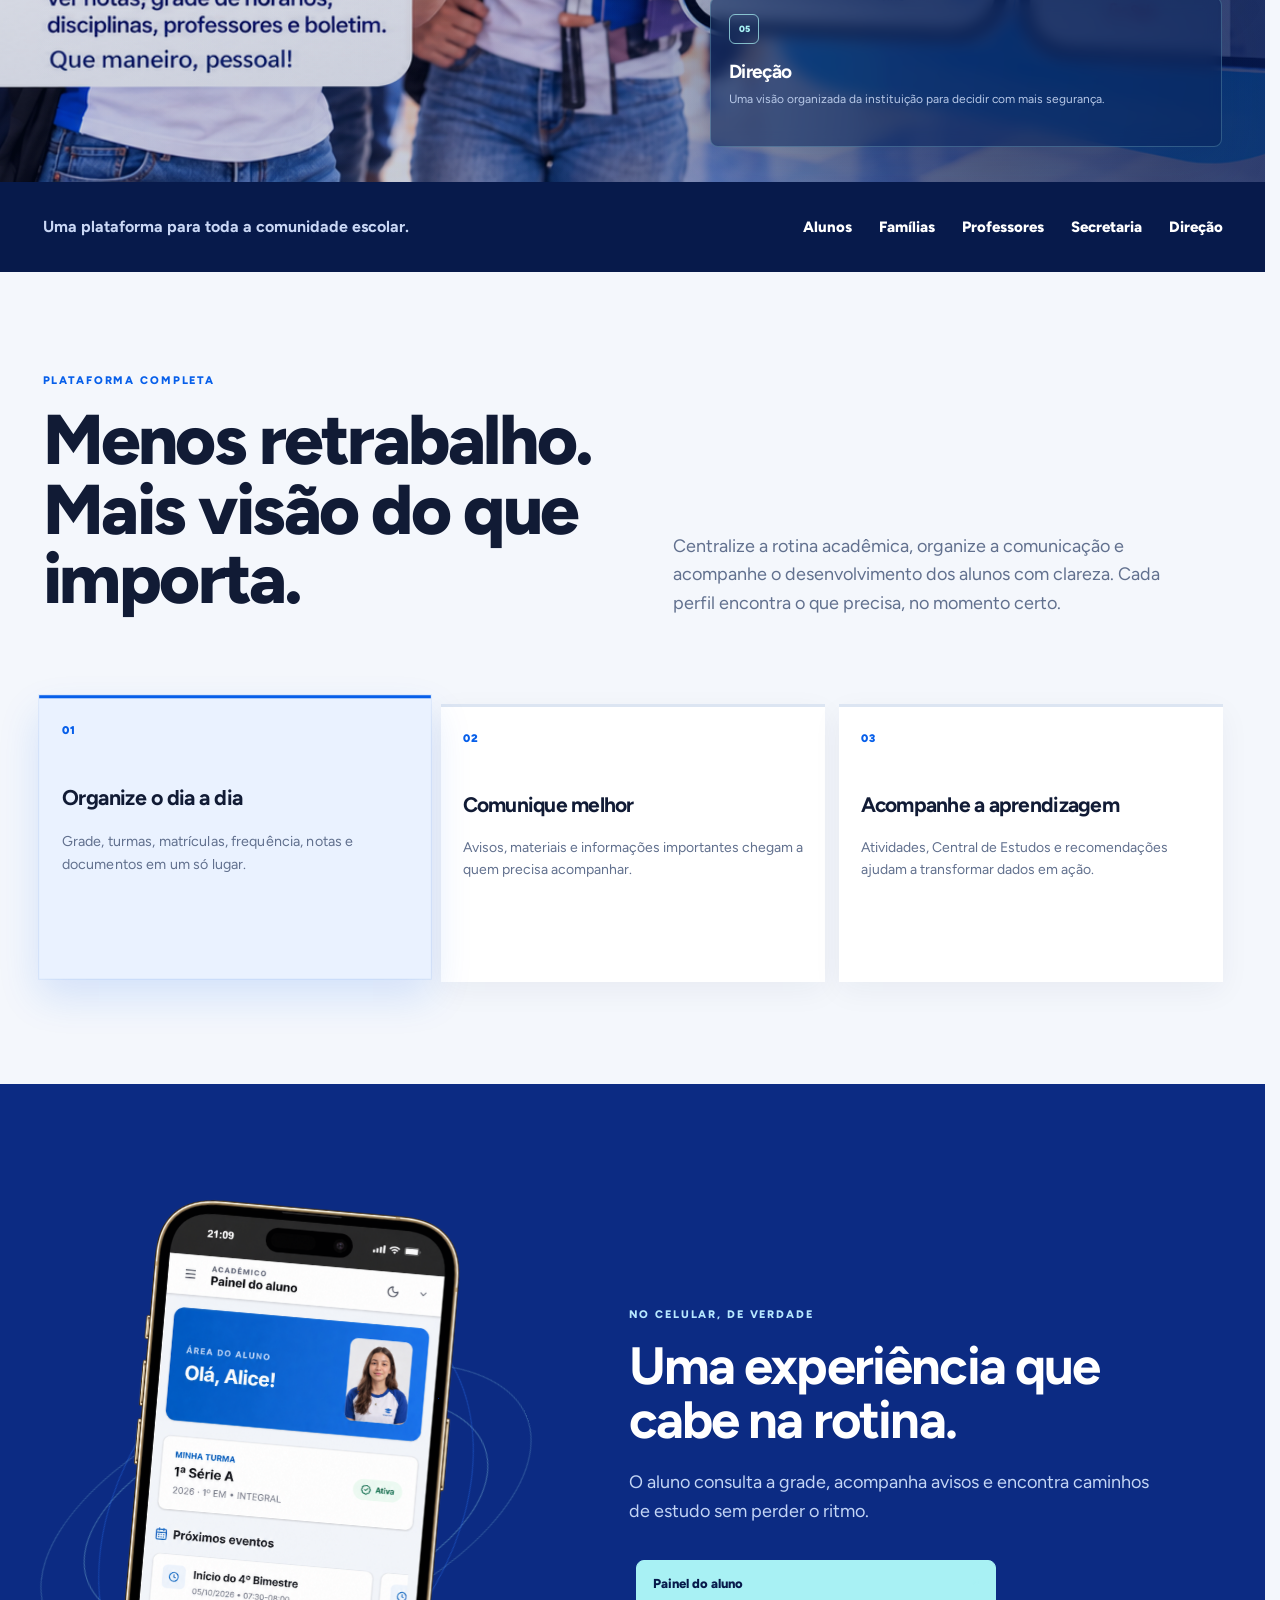
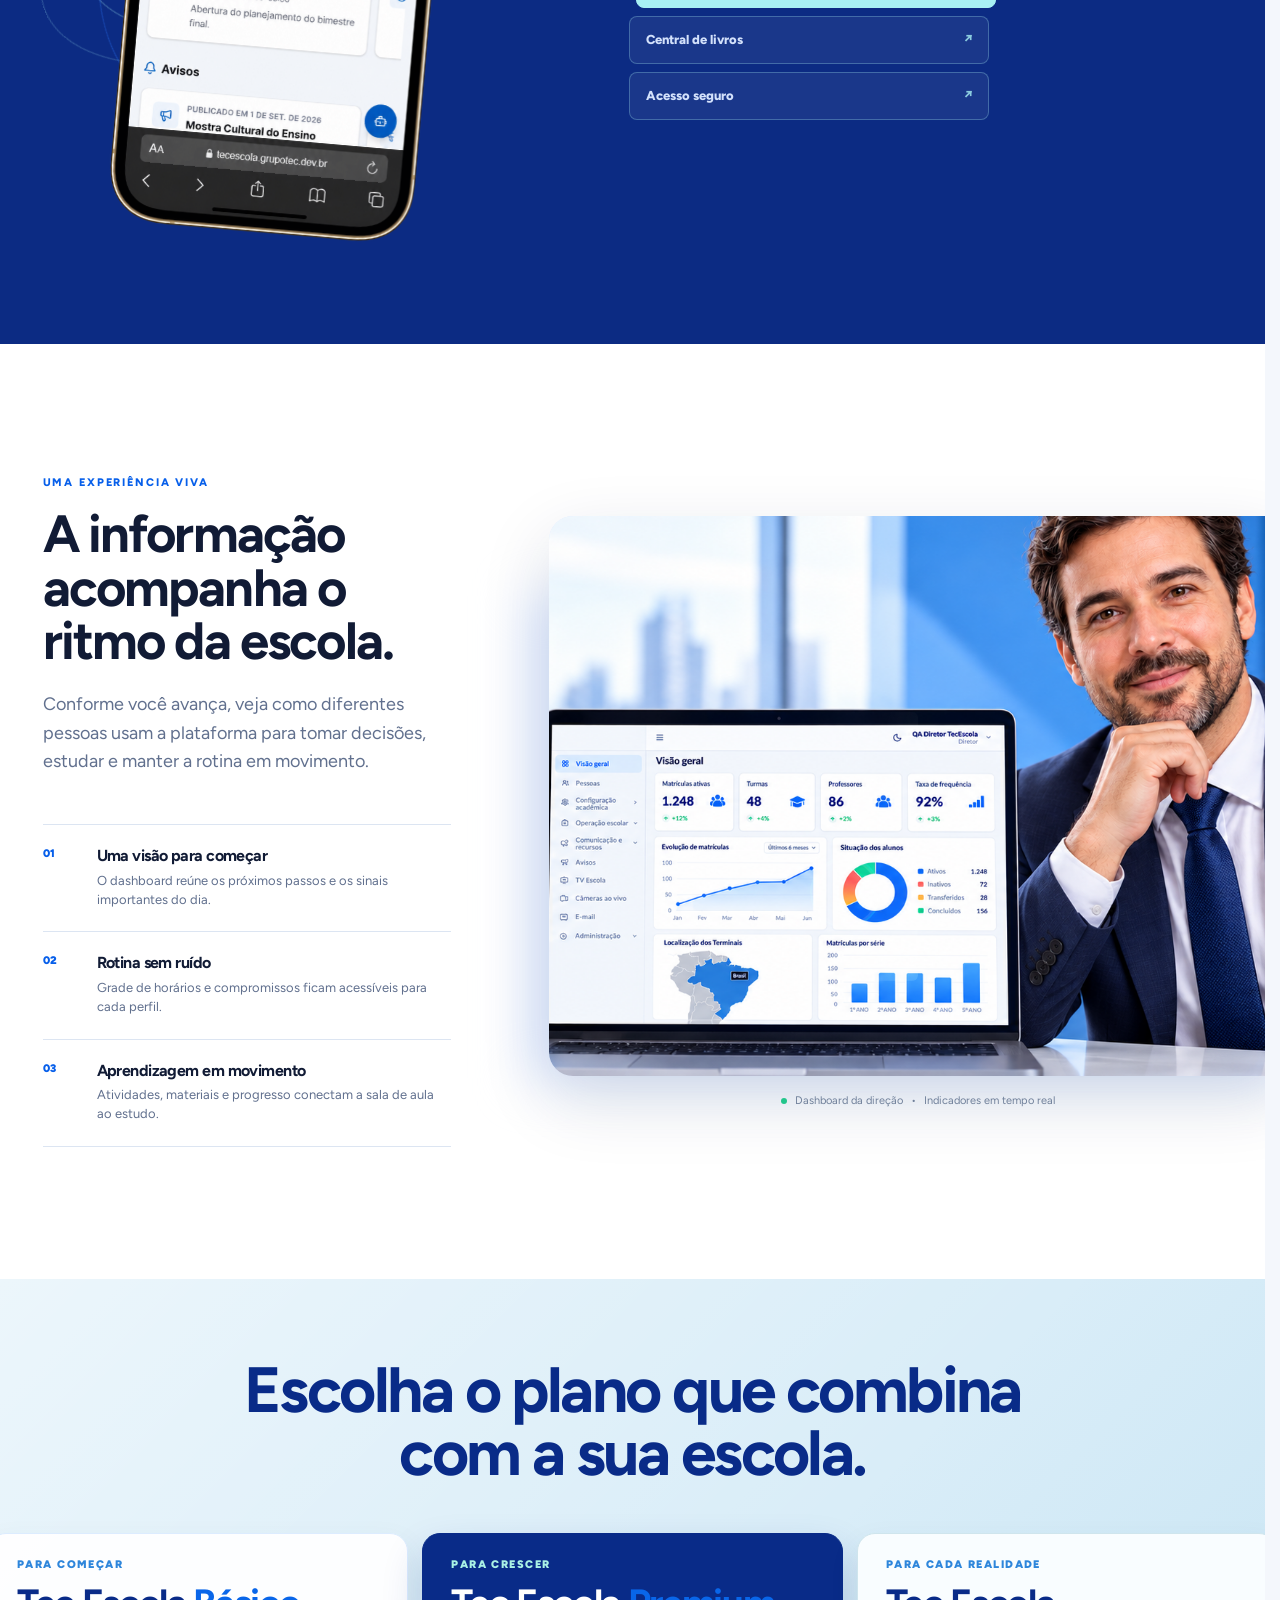
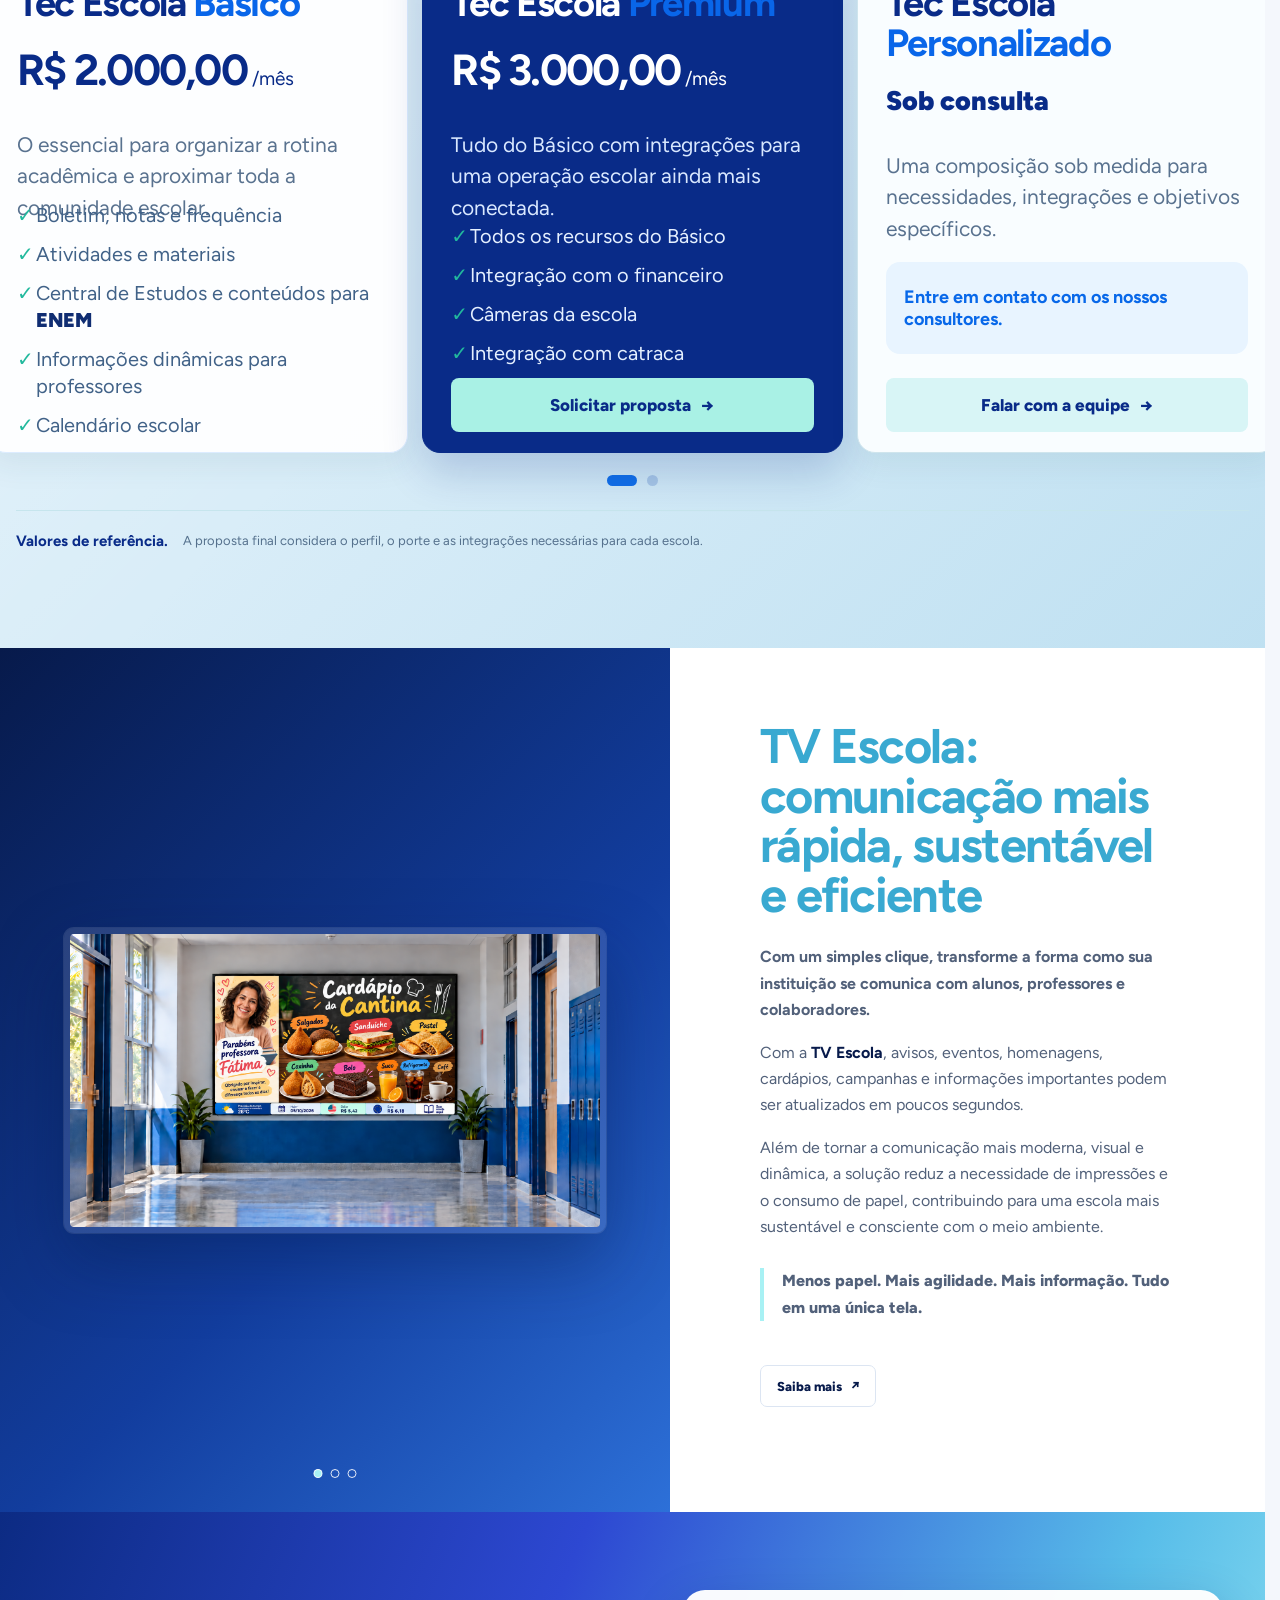
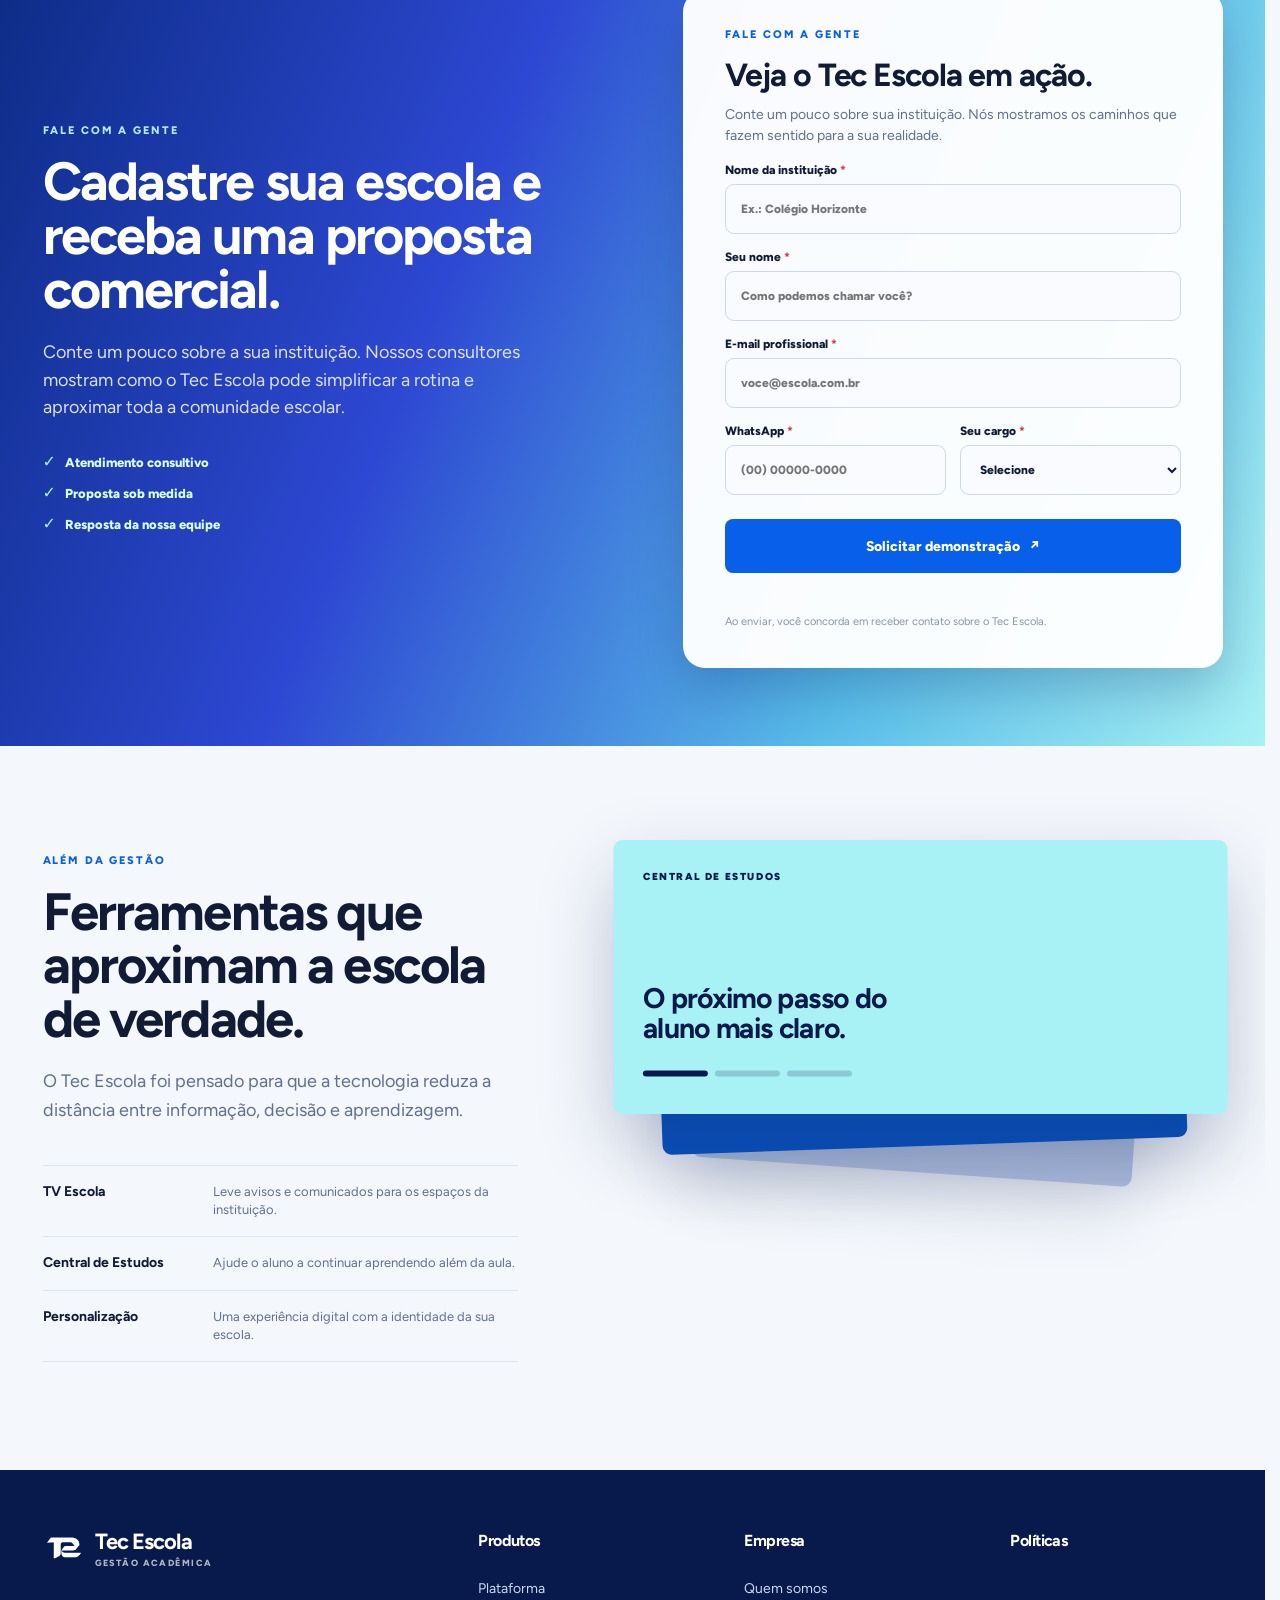
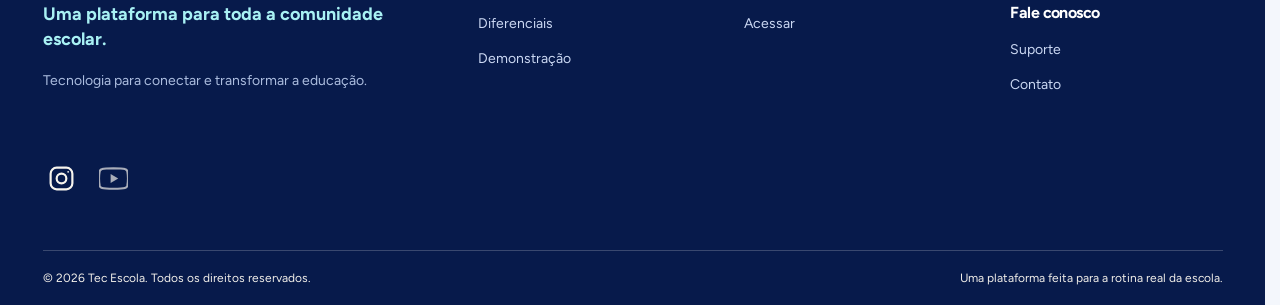
==== commit abffa91a: "fix: refresh cached plan layout styles" ====
--- a/index.html
+++ b/index.html
@@ -12,7 +12,7 @@
     <link rel="preconnect" href="https://fonts.googleapis.com" />
     <link rel="preconnect" href="https://fonts.gstatic.com" crossorigin />
     <link href="https://fonts.googleapis.com/css2?family=Figtree:wght@400;500;600;700;800;900&display=swap" rel="stylesheet" />
-    <link rel="stylesheet" href="./styles.css?v=plans-readability-20261019-1" />
+    <link rel="stylesheet" href="./styles.css?v=plans-layout-20261019-2" />
   </head>
   <body>
     <header class="site-header" data-header>
--- a/styles.css
+++ b/styles.css
@@ -365,9 +365,13 @@
 .plan-price-note { display: block; margin: -12px 0 14px; color: #54709e; font-size: 14px; line-height: 1.3; }
 .plan-price-note strong { color: inherit; font-weight: 800; }
 .plan-price-note s { opacity: .72; }
+.plan-card-featured .plan-price-note { color: #d8e8ff; }
+.plan-card-featured .plan-price-note s { opacity: .88; }
 @media (min-width: 761px) {
-  .plans-grid-annual { max-width: 1180px; gap: 24px; }
-  .plan-card-annual { min-height: 650px; padding: 40px 38px 32px; }
+  .plans-section > .shell { width: min(1340px, calc(100% - 32px)); }
+  .plans-carousel { width: calc(100% + 56px); margin-left: -28px; }
+  .plans-grid-annual { max-width: 1340px; gap: 24px; }
+  .plan-card-annual { height: 520px; min-height: 520px; padding: 24px 32px 20px; }
   .plan-card-annual h3 { font-size: 42px; }
   .plan-card-annual .plan-price strong { font-size: clamp(42px, 4vw, 60px); }
   .plan-card-annual .plan-price span { font-size: 22px; }
@@ -375,12 +379,14 @@
   .plan-card-annual .plan-discount { font-size: 16px; }
   .plan-card-annual .plan-description { font-size: 22px; line-height: 1.5; }
   .plan-card-annual .plan-features { gap: 17px; font-size: 21px; line-height: 1.45; }
-  .plans-grid-monthly .plan-card { min-height: 650px; padding: 40px 30px 32px; }
+  .plans-grid-monthly .plan-card { height: 520px; min-height: 520px; padding: 24px 28px 20px; }
   .plans-grid-monthly .plan-card h3 { font-size: 38px; }
   .plans-grid-monthly .plan-card .plan-price strong { font-size: clamp(38px, 3.4vw, 52px); }
   .plans-grid-monthly .plan-card .plan-price span { font-size: 19px; }
   .plans-grid-monthly .plan-card .plan-description { font-size: 21px; line-height: 1.5; }
-  .plans-grid-monthly .plan-card .plan-features { gap: 17px; font-size: 20px; line-height: 1.45; }
+  .plans-grid-monthly .plan-card .plan-features { gap: 12px; font-size: 20px; line-height: 1.35; }
+  .plans-grid-annual .plan-features { gap: 12px; line-height: 1.35; }
+  .plans-grid-monthly .button-plan, .plans-grid-annual .button-plan { min-height: 54px; font-size: 17px; }
 }
 .plan-discount { margin: 16px 0; padding: 8px 12px; border-radius: 7px; color: #087c3f; background: #e3f8e9; font-weight: 700; text-align: center; }
 .plans-format-heading-annual { margin-top: 76px; }
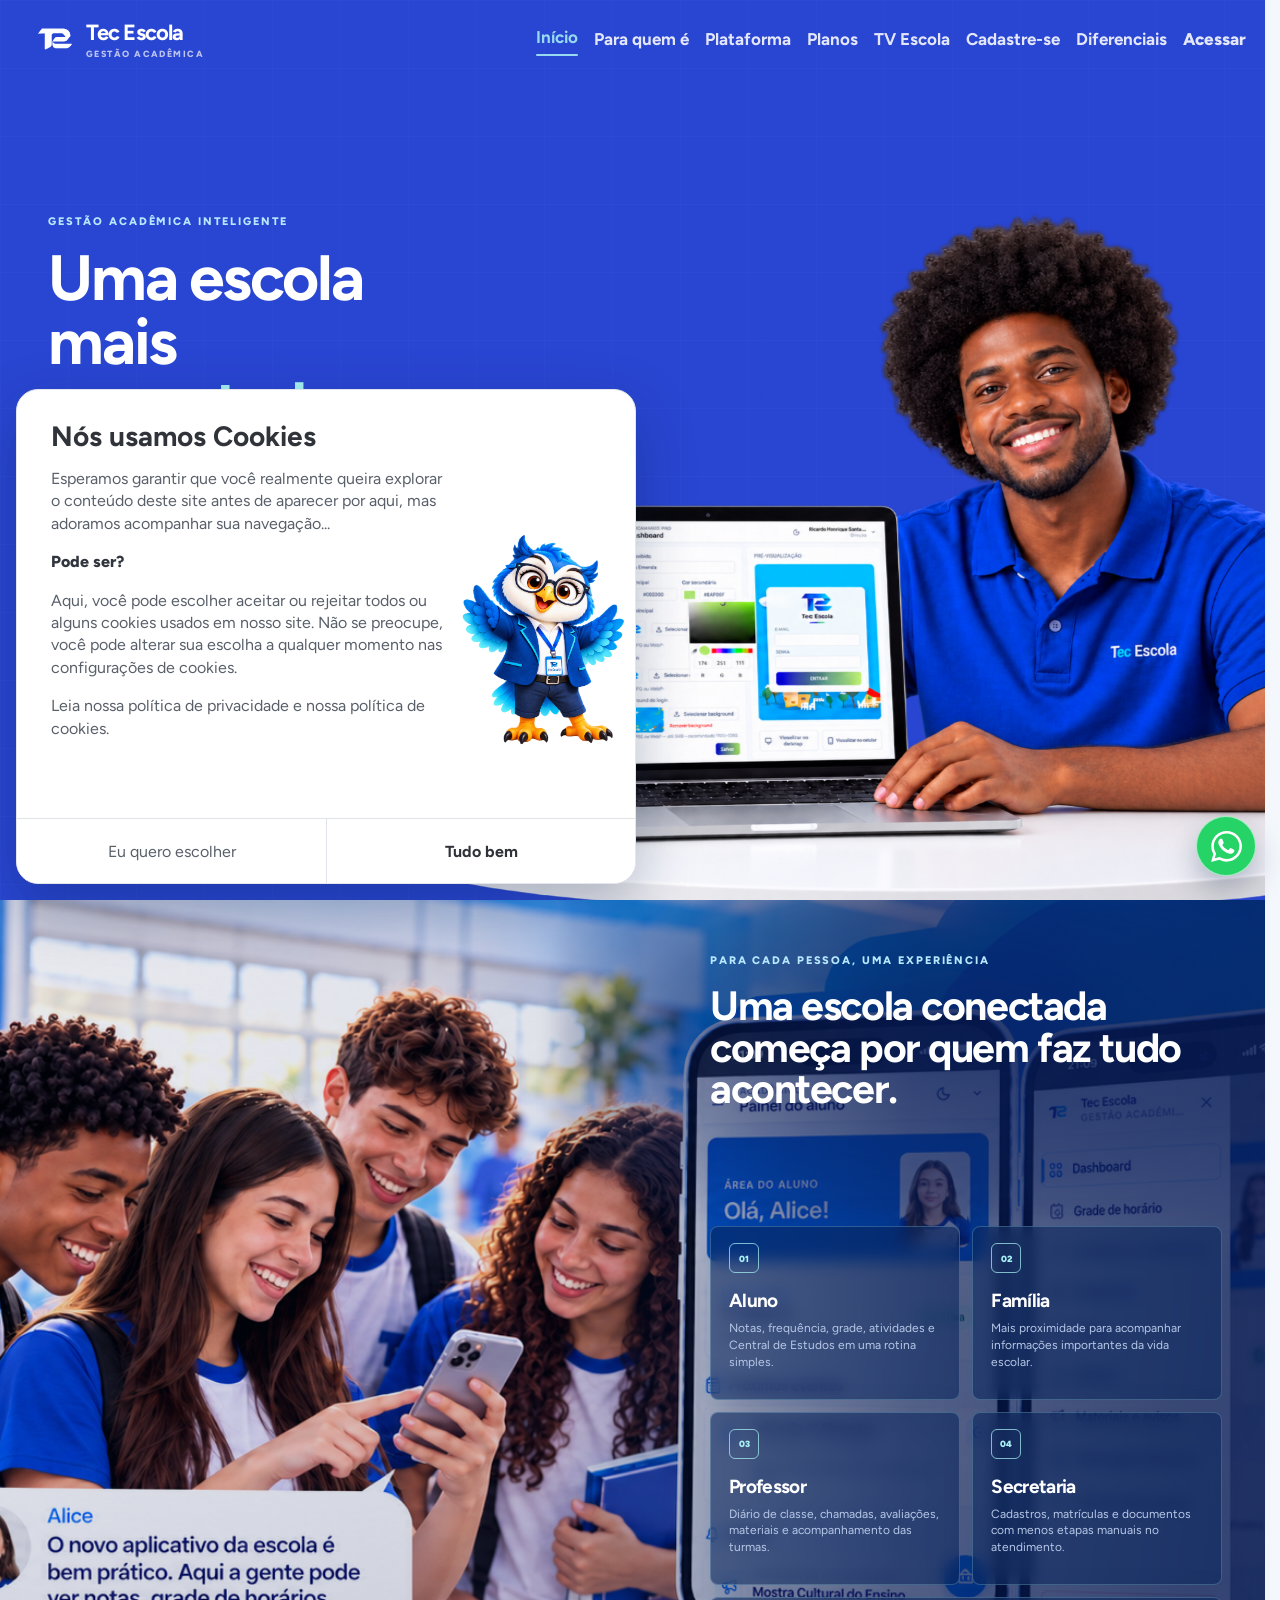
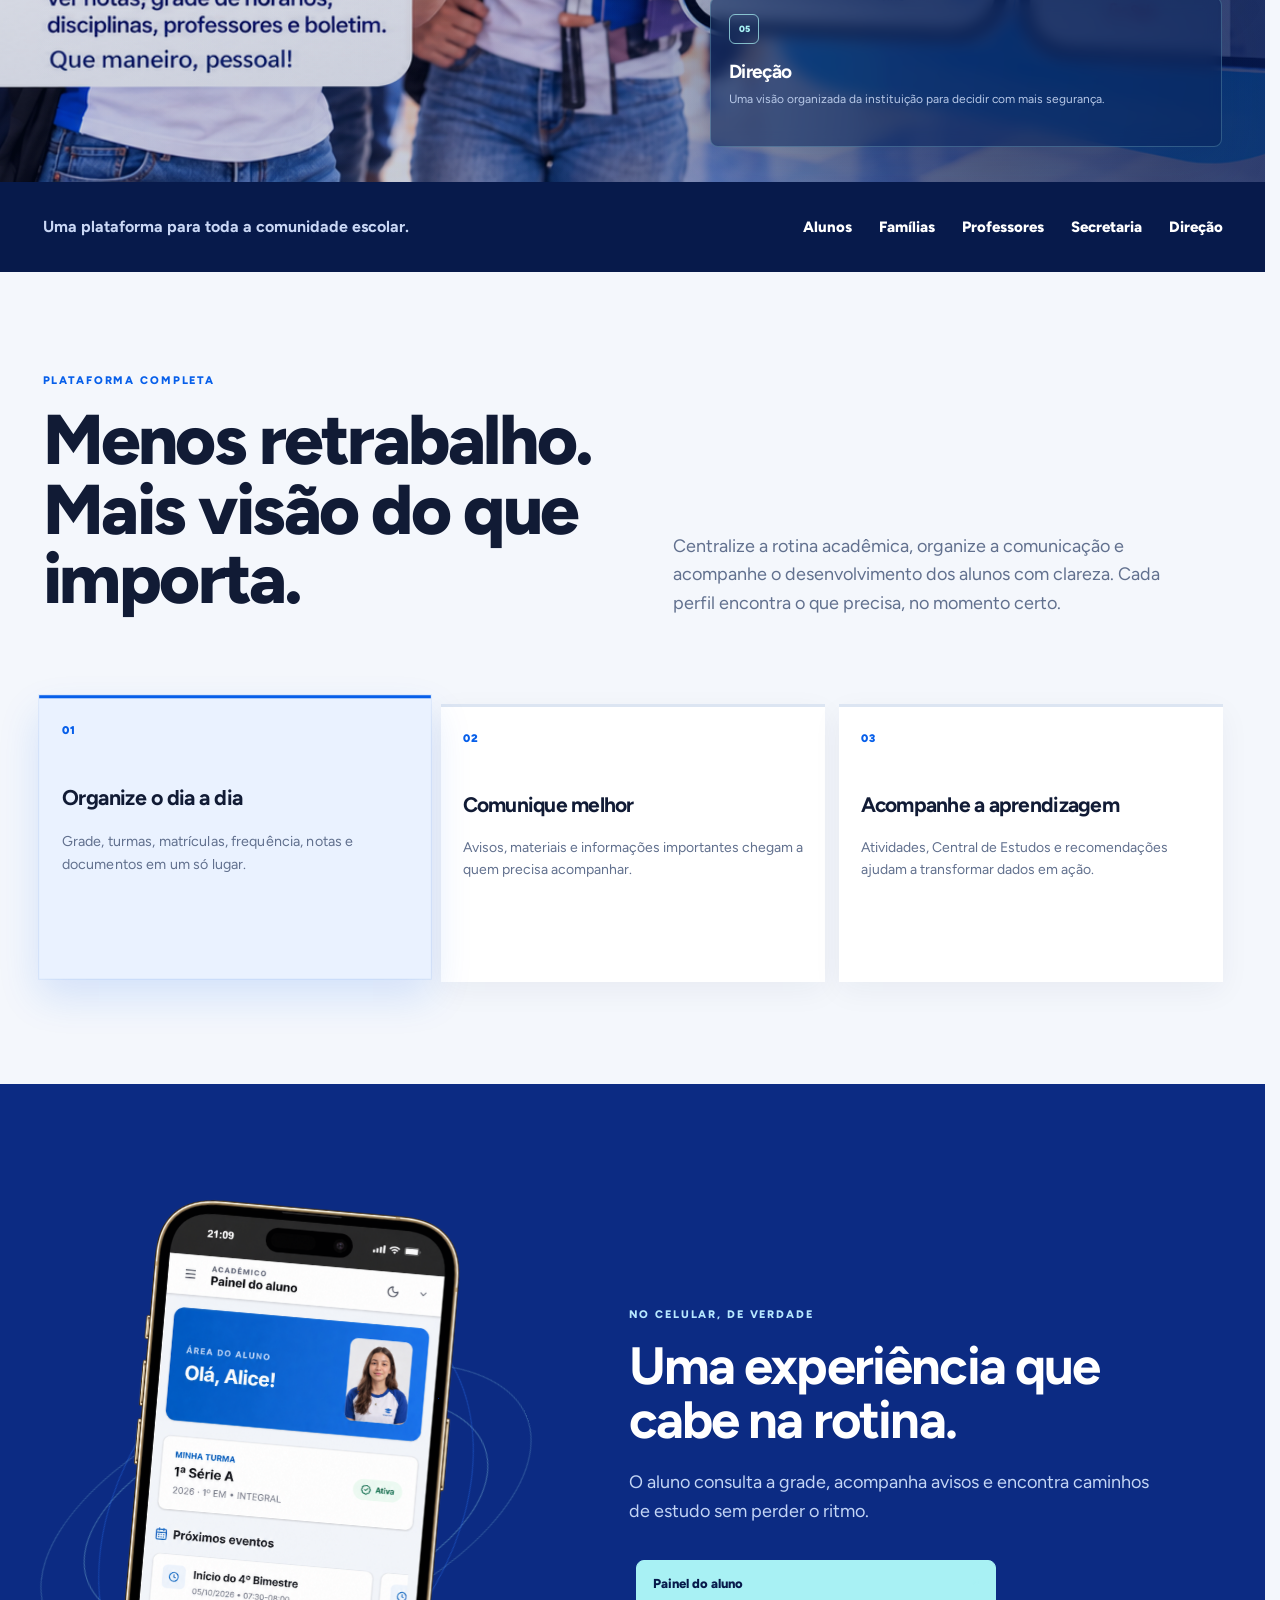
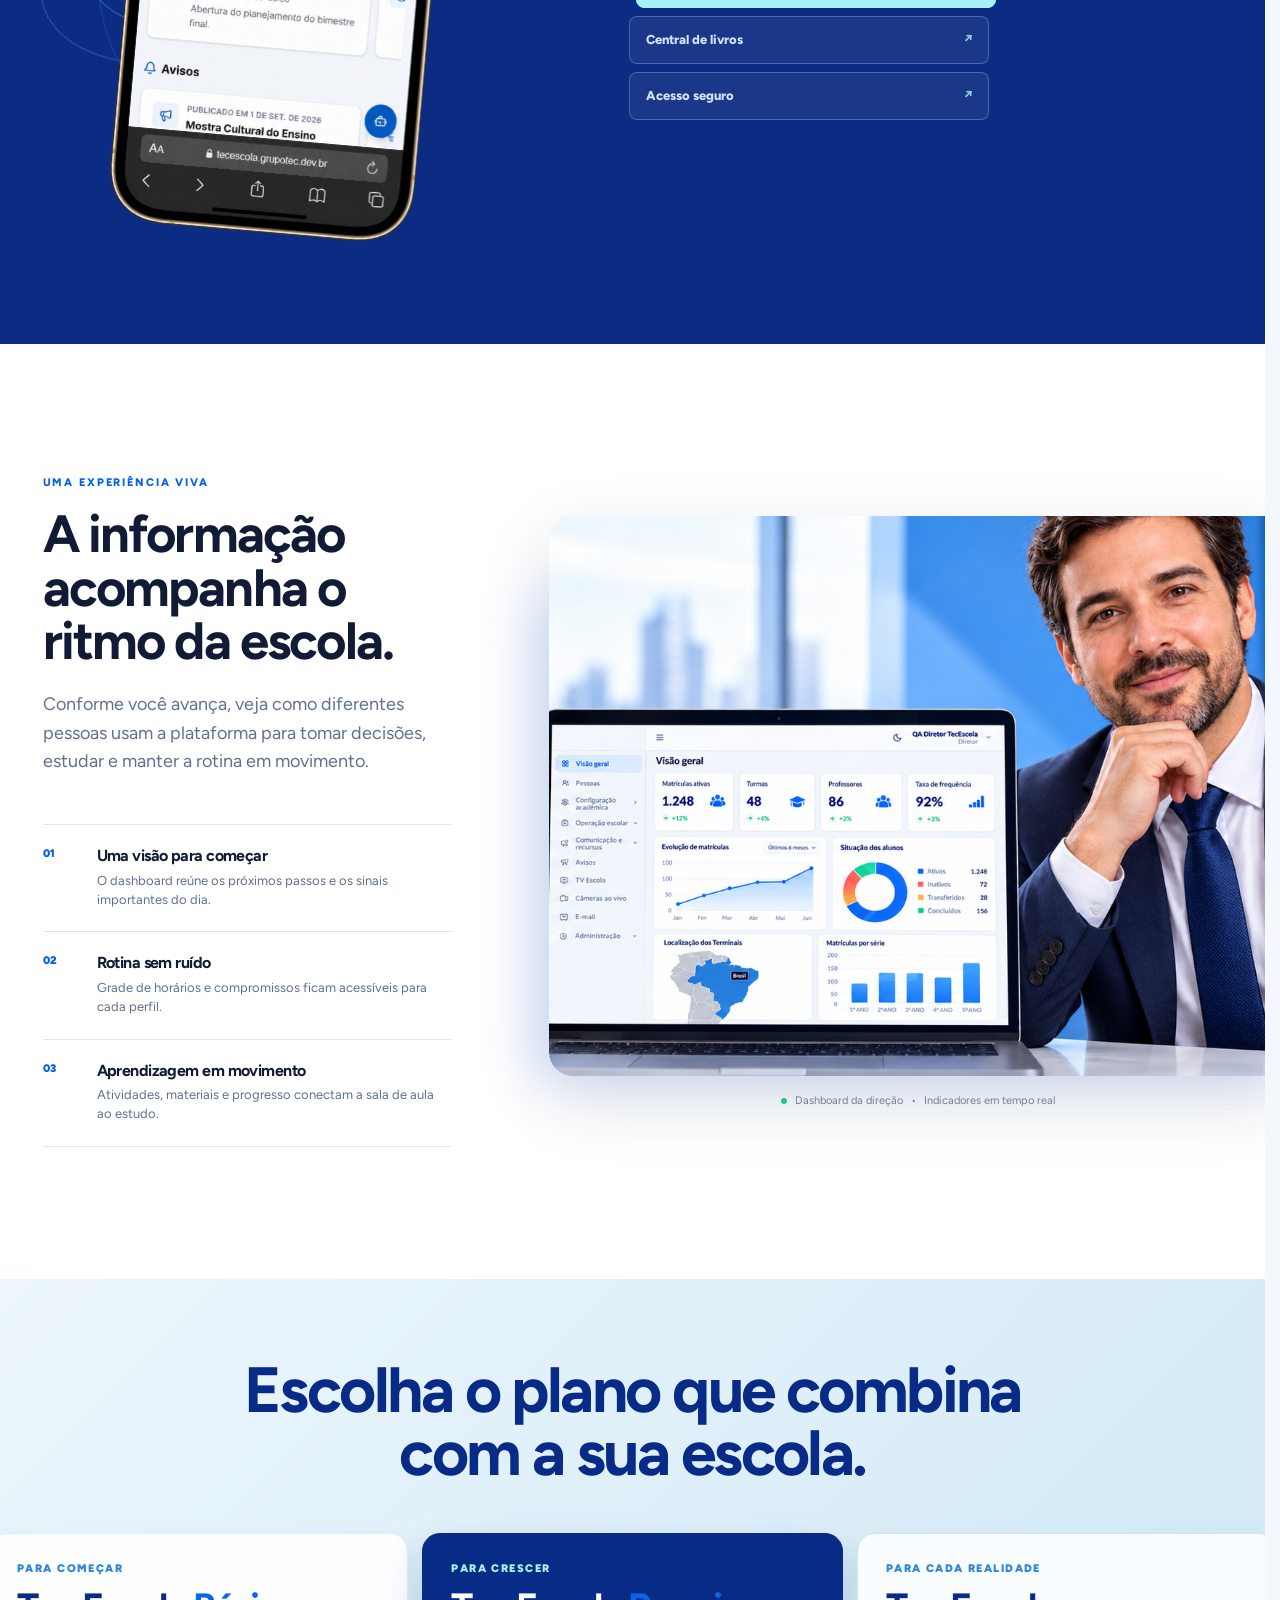
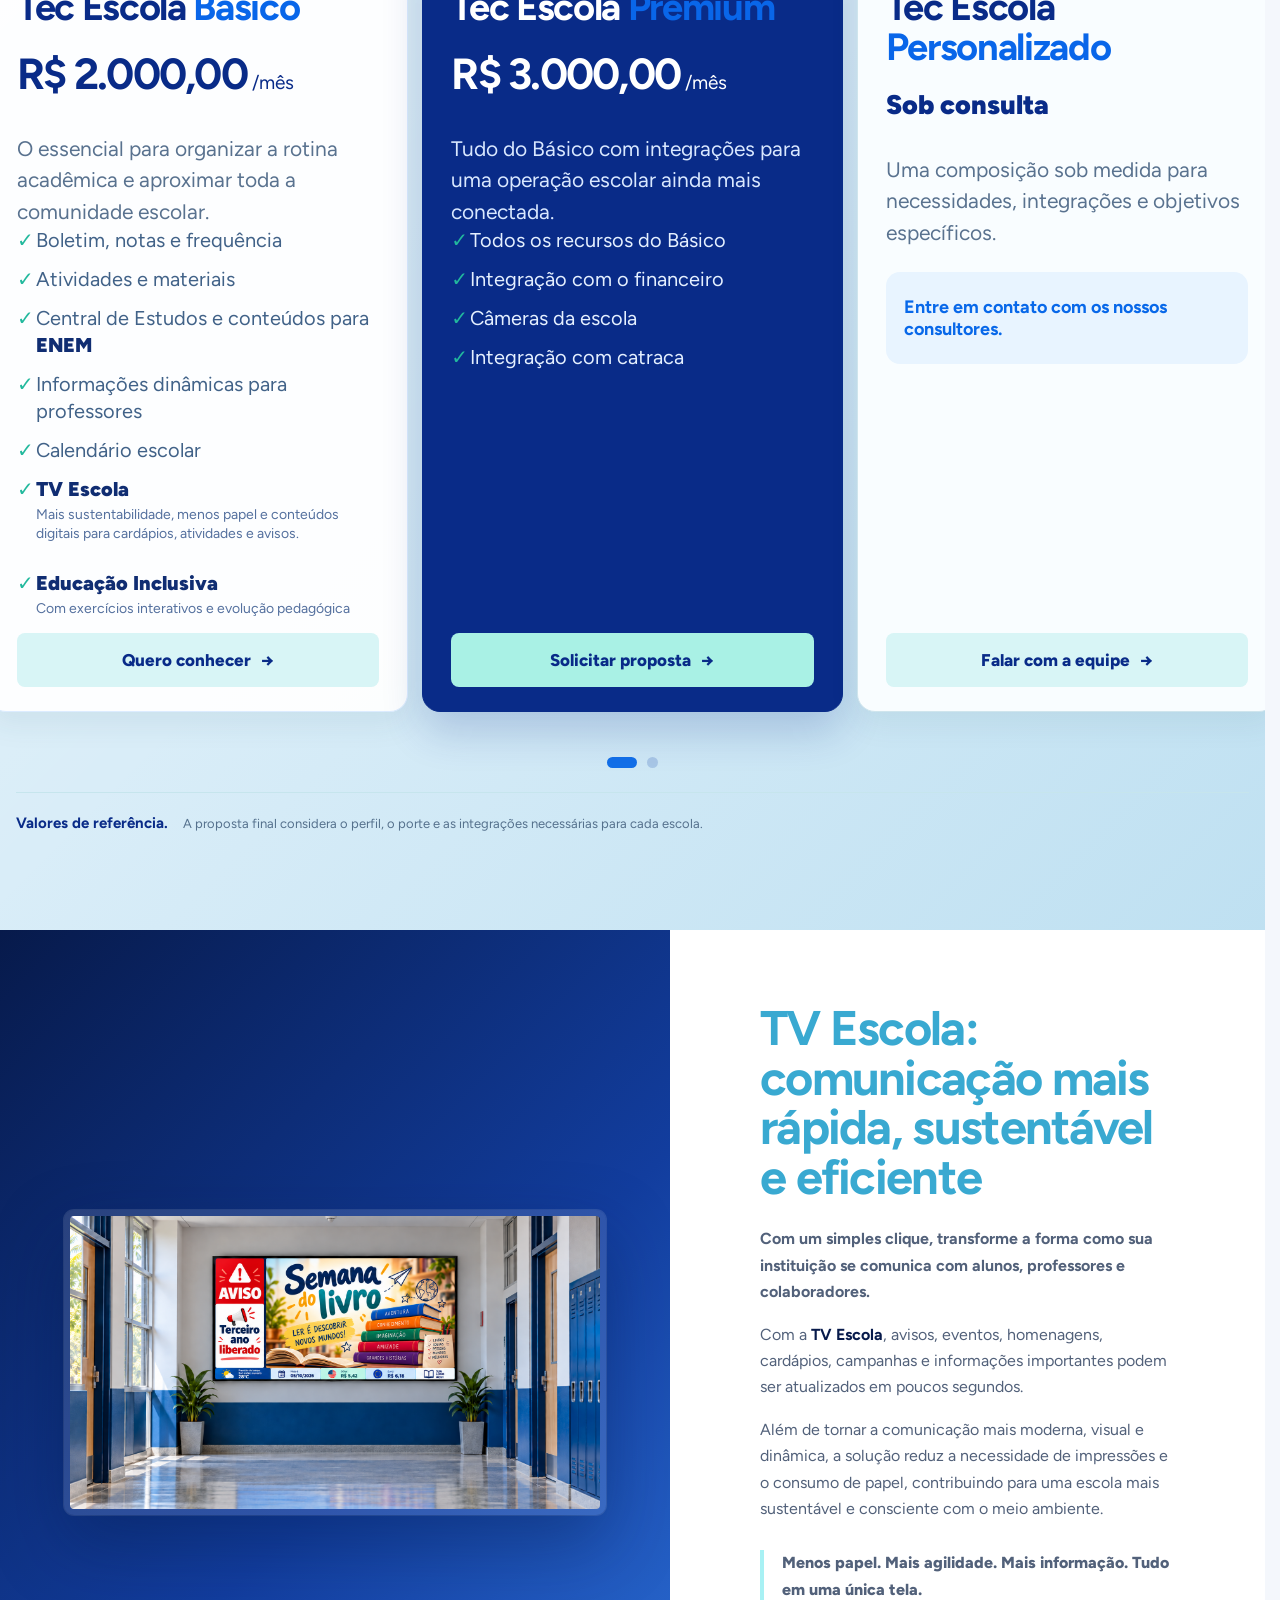
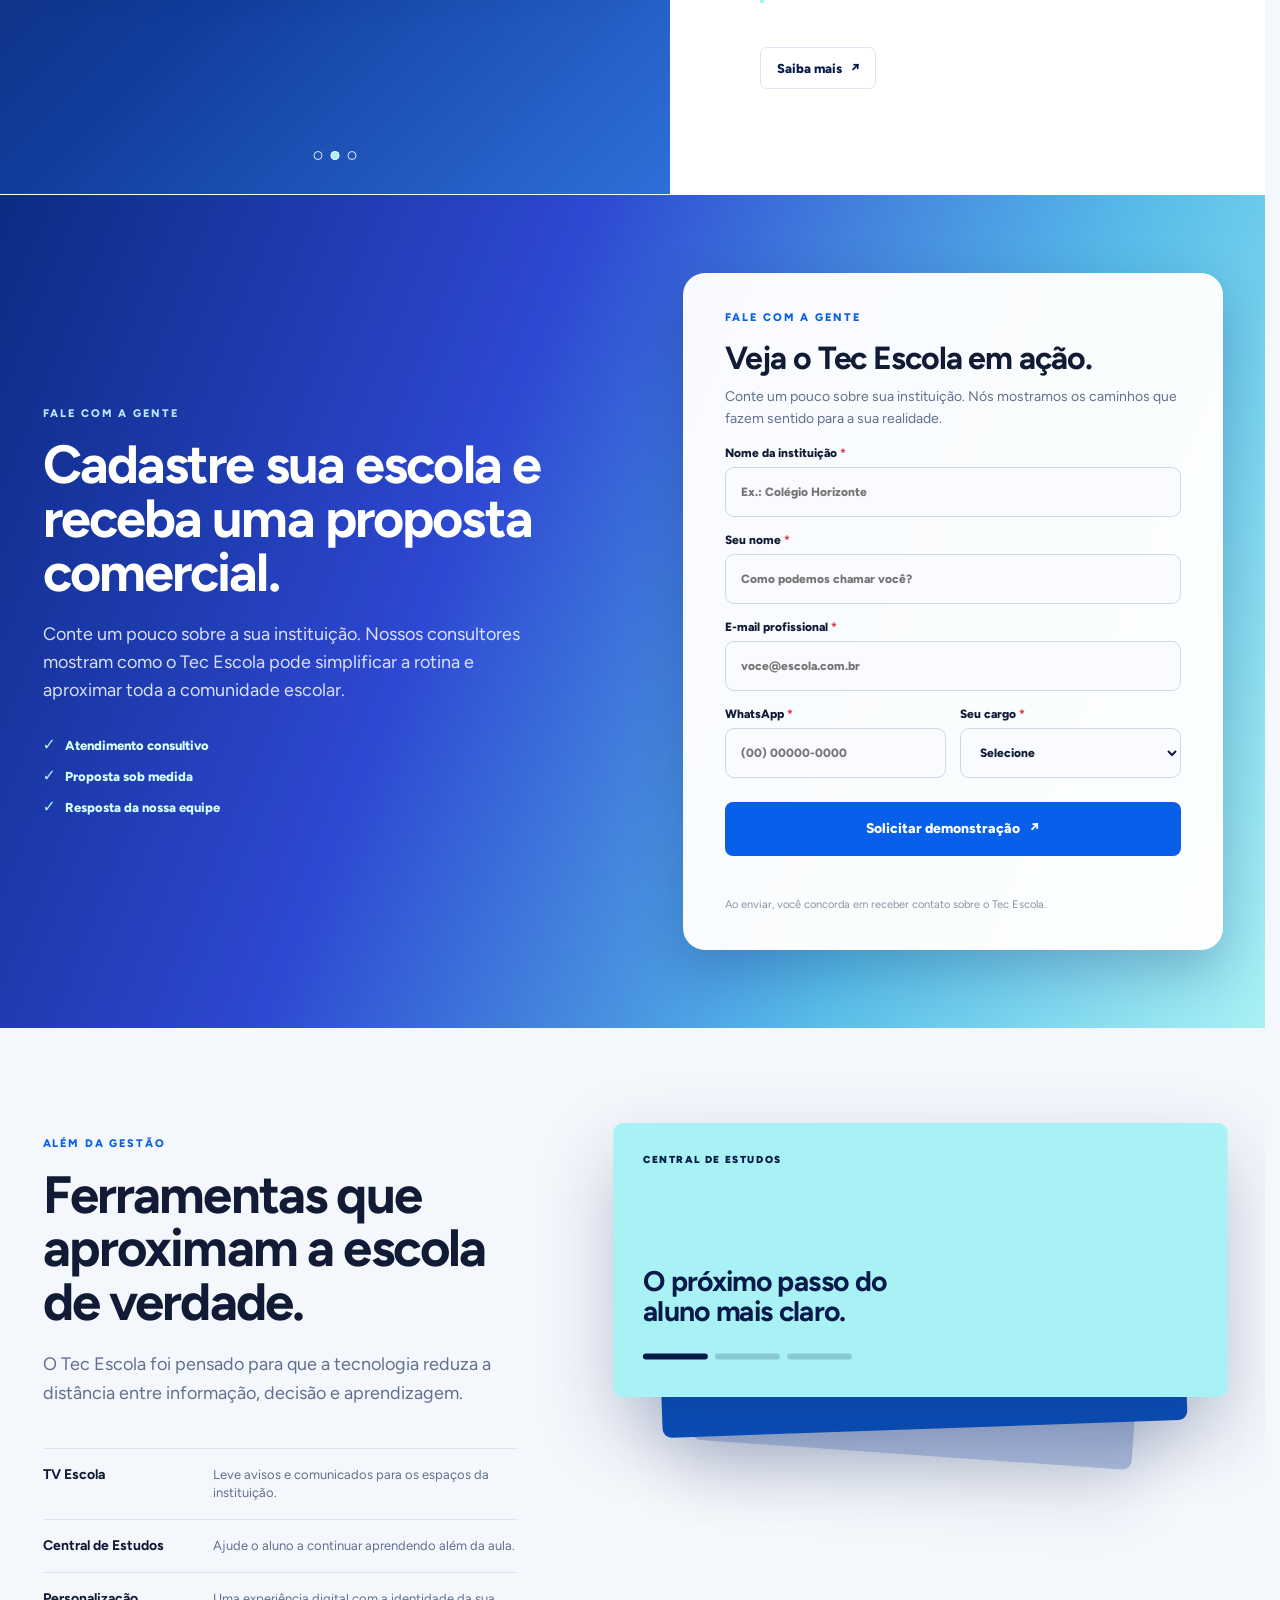
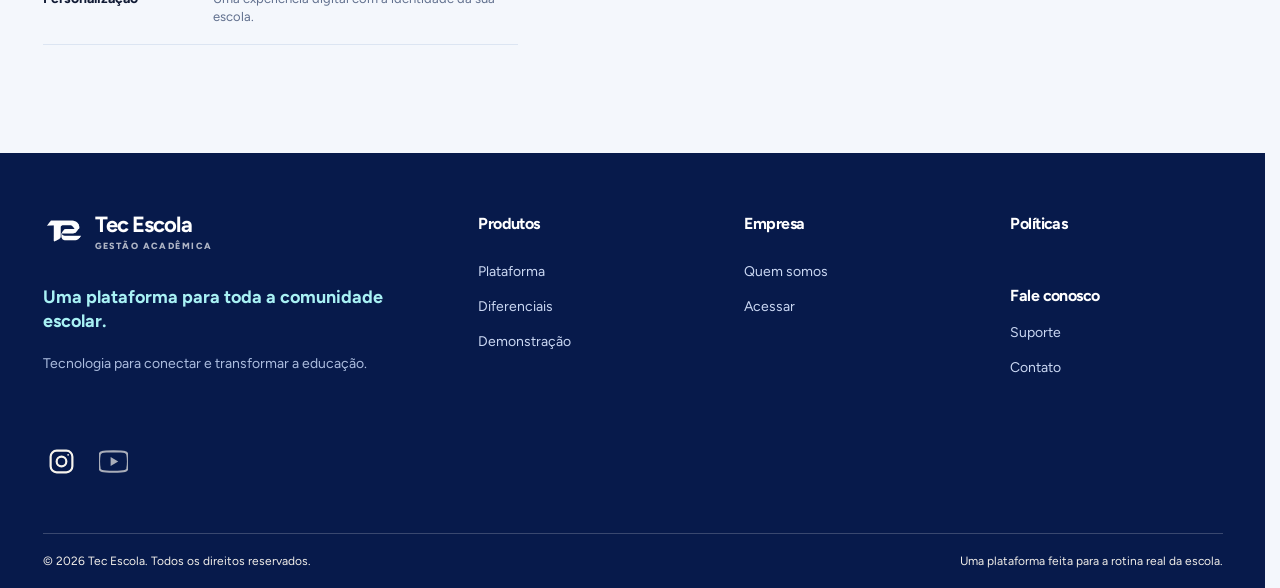
==== commit 1ab67baf: "fix: fit full plan content inside cards" ====
--- a/index.html
+++ b/index.html
@@ -12,7 +12,7 @@
     <link rel="preconnect" href="https://fonts.googleapis.com" />
     <link rel="preconnect" href="https://fonts.gstatic.com" crossorigin />
     <link href="https://fonts.googleapis.com/css2?family=Figtree:wght@400;500;600;700;800;900&display=swap" rel="stylesheet" />
-    <link rel="stylesheet" href="./styles.css?v=plans-layout-20261019-2" />
+    <link rel="stylesheet" href="./styles.css?v=plans-layout-20261019-3" />
   </head>
   <body>
     <header class="site-header" data-header>
--- a/styles.css
+++ b/styles.css
@@ -371,7 +371,7 @@
   .plans-section > .shell { width: min(1340px, calc(100% - 32px)); }
   .plans-carousel { width: calc(100% + 56px); margin-left: -28px; }
   .plans-grid-annual { max-width: 1340px; gap: 24px; }
-  .plan-card-annual { height: 520px; min-height: 520px; padding: 24px 32px 20px; }
+  .plan-card-annual { height: auto; min-height: 620px; padding: 28px 32px 24px; }
   .plan-card-annual h3 { font-size: 42px; }
   .plan-card-annual .plan-price strong { font-size: clamp(42px, 4vw, 60px); }
   .plan-card-annual .plan-price span { font-size: 22px; }
@@ -379,7 +379,7 @@
   .plan-card-annual .plan-discount { font-size: 16px; }
   .plan-card-annual .plan-description { font-size: 22px; line-height: 1.5; }
   .plan-card-annual .plan-features { gap: 17px; font-size: 21px; line-height: 1.45; }
-  .plans-grid-monthly .plan-card { height: 520px; min-height: 520px; padding: 24px 28px 20px; }
+  .plans-grid-monthly .plan-card { height: auto; min-height: 620px; padding: 28px 28px 24px; }
   .plans-grid-monthly .plan-card h3 { font-size: 38px; }
   .plans-grid-monthly .plan-card .plan-price strong { font-size: clamp(38px, 3.4vw, 52px); }
   .plans-grid-monthly .plan-card .plan-price span { font-size: 19px; }
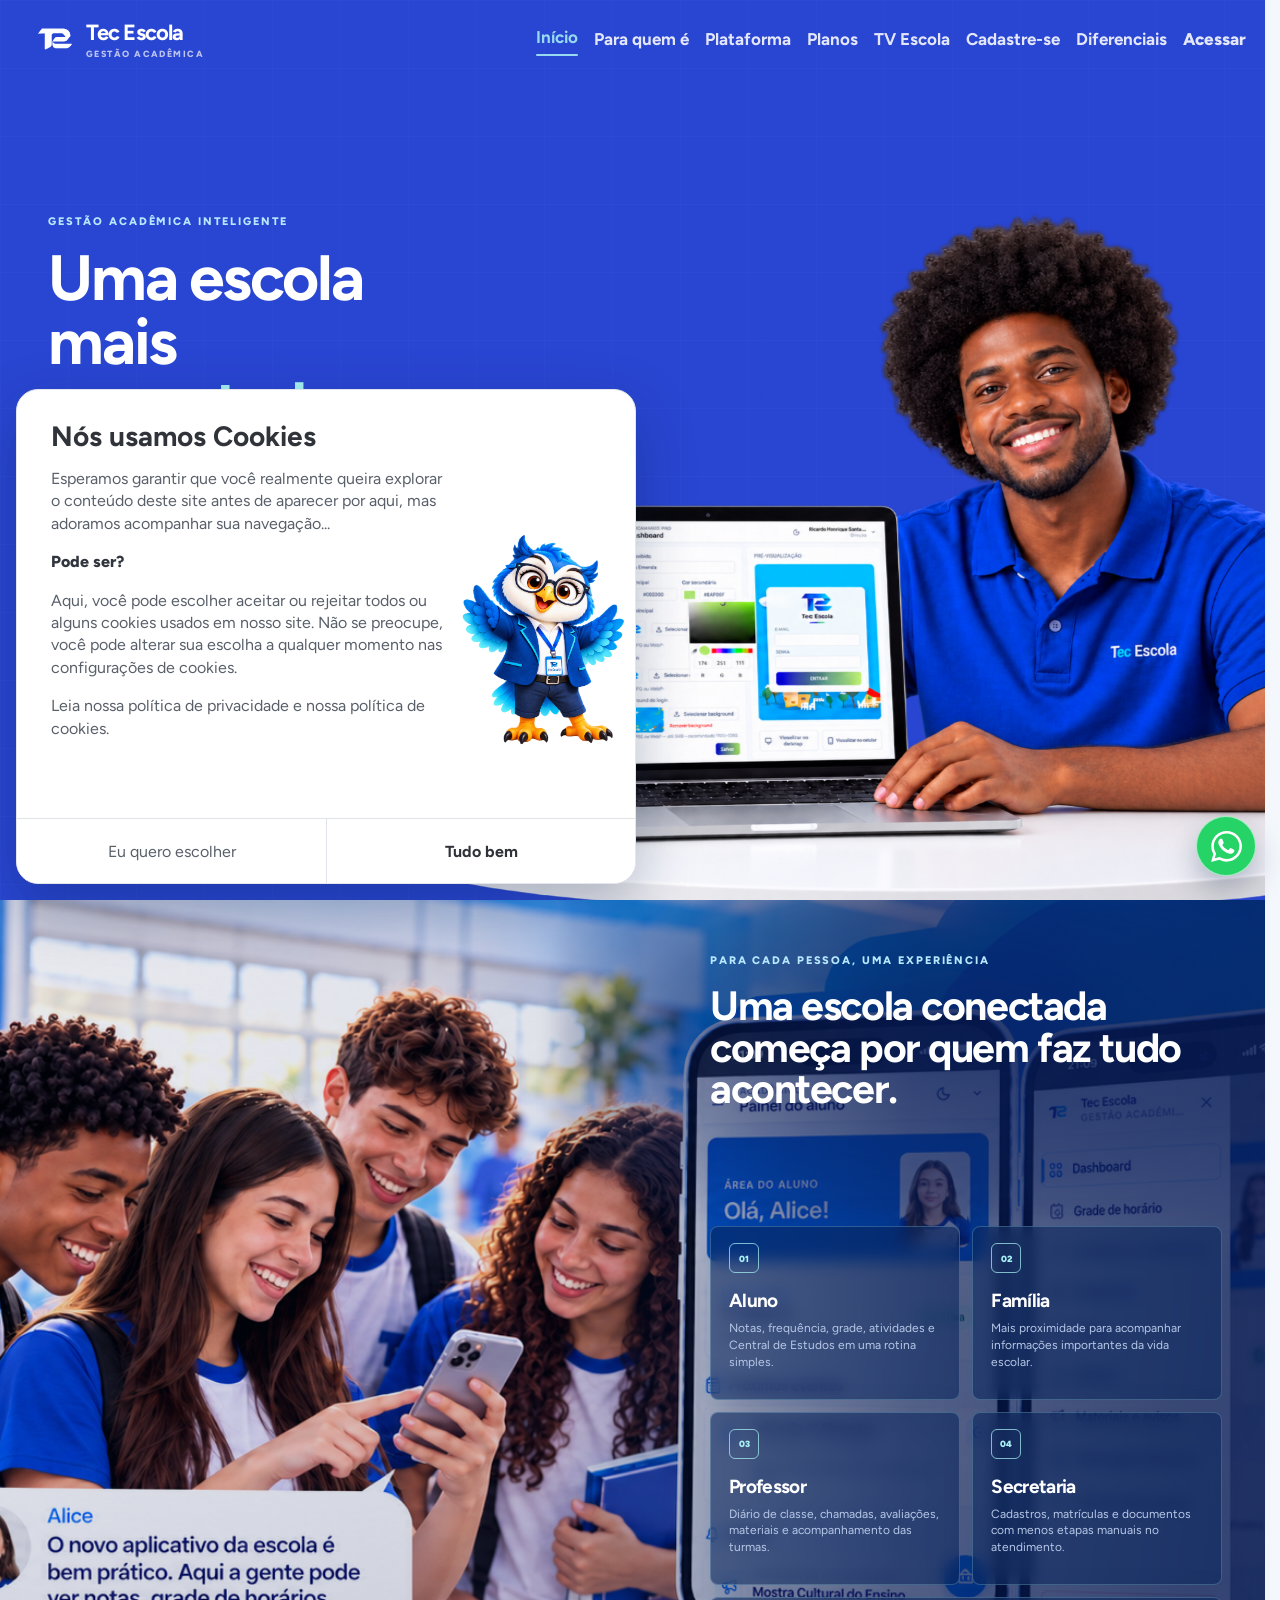
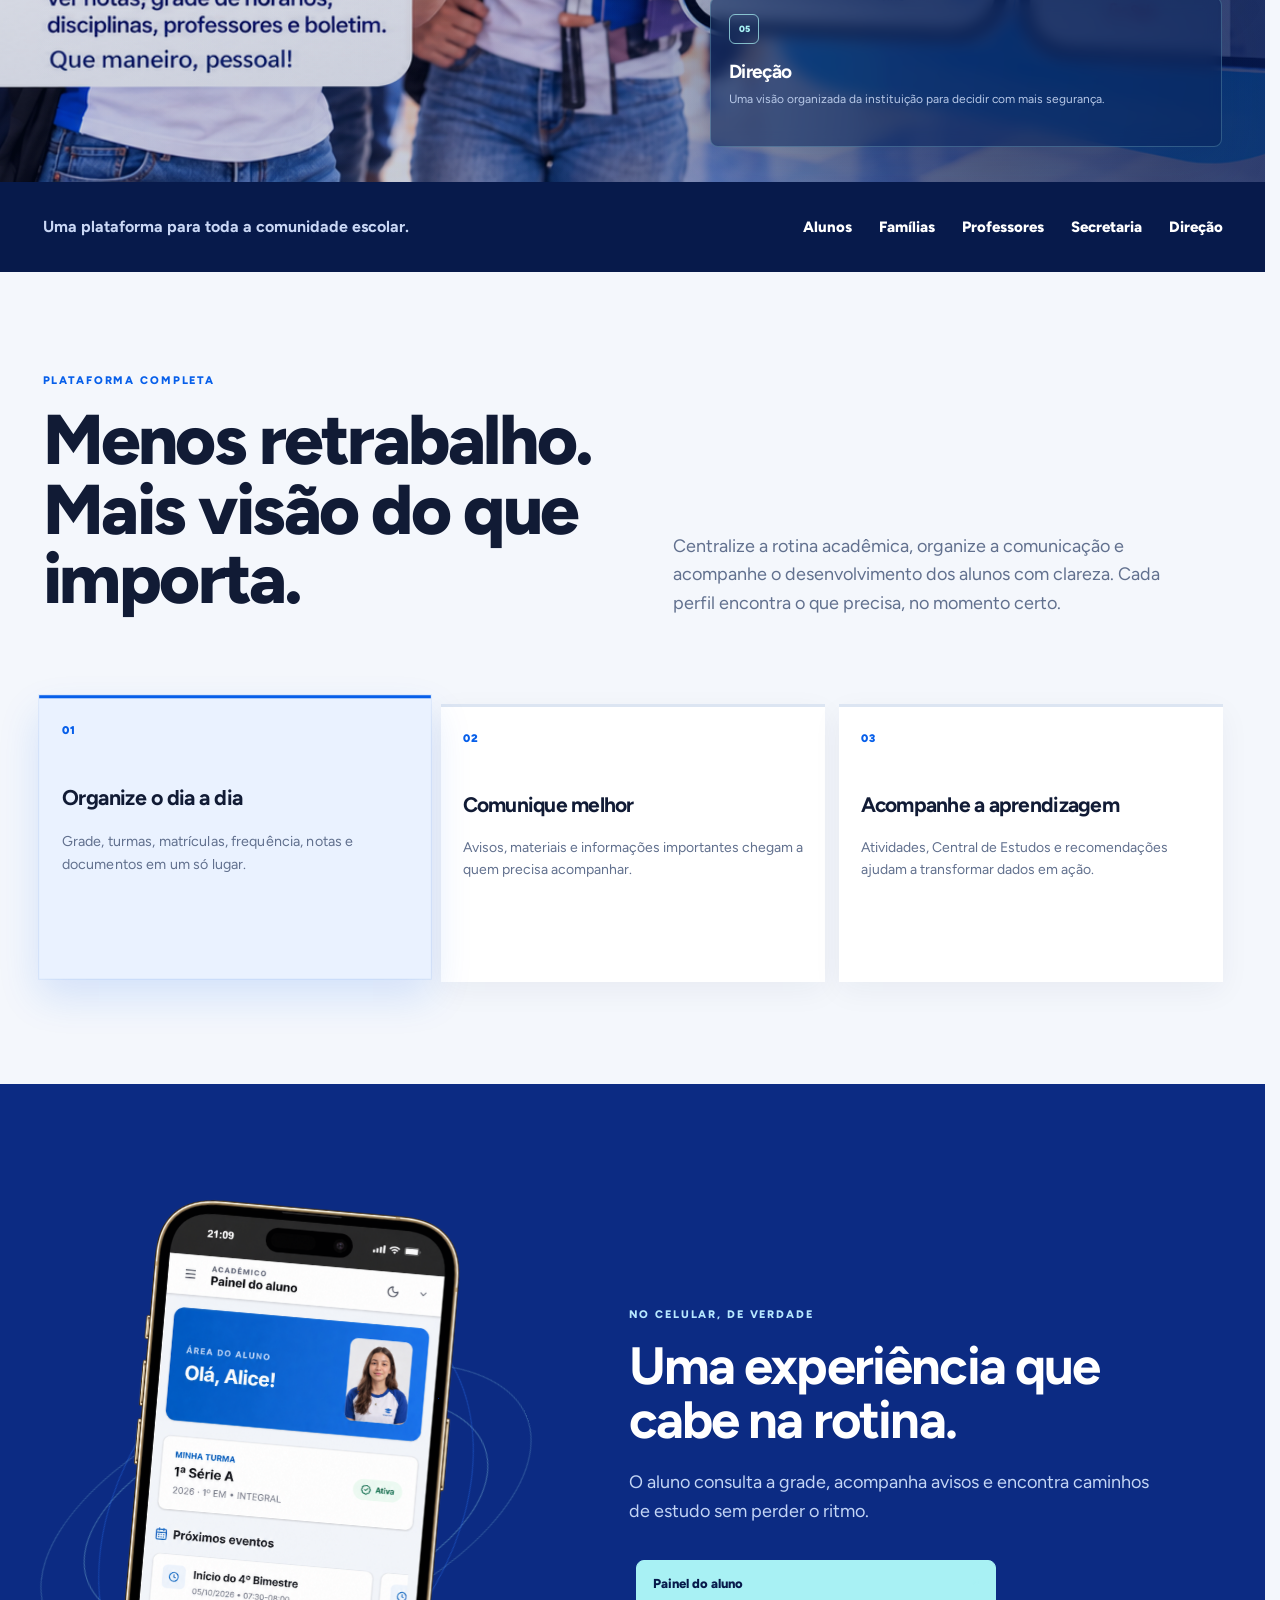
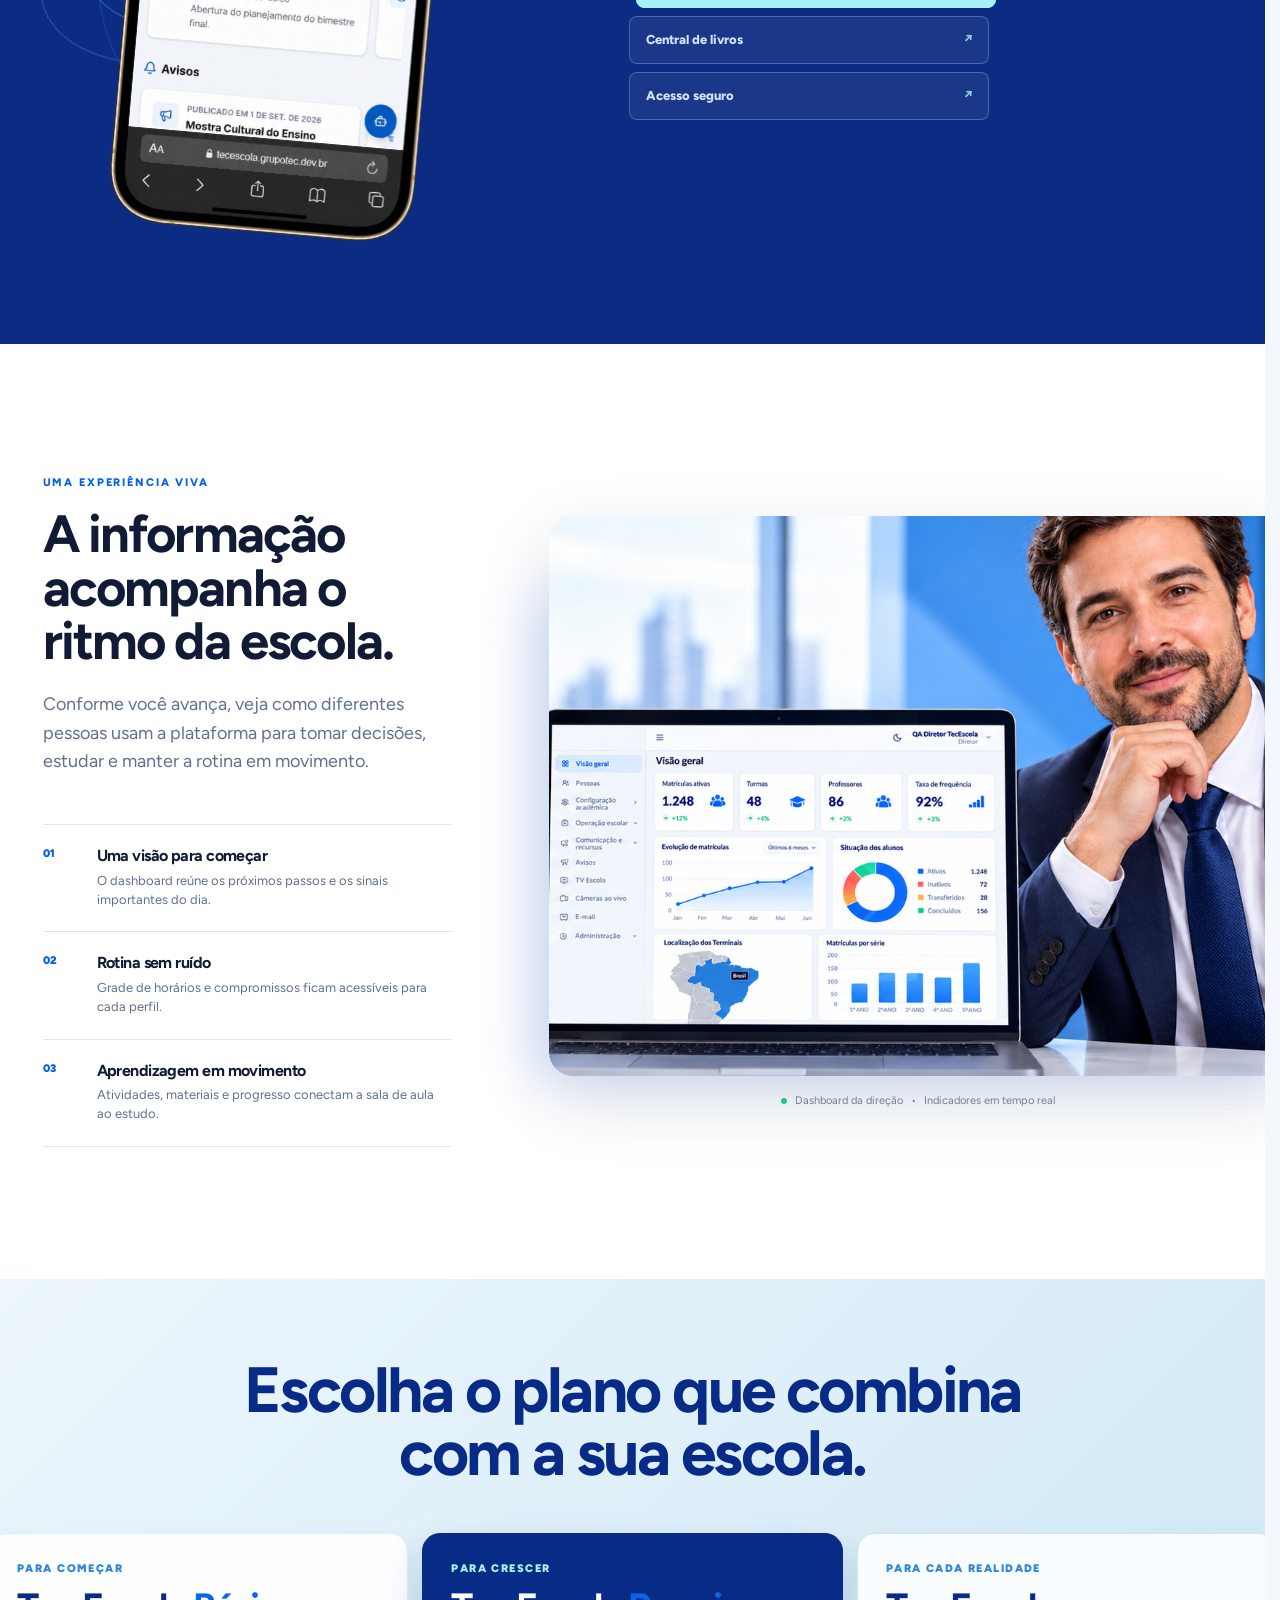
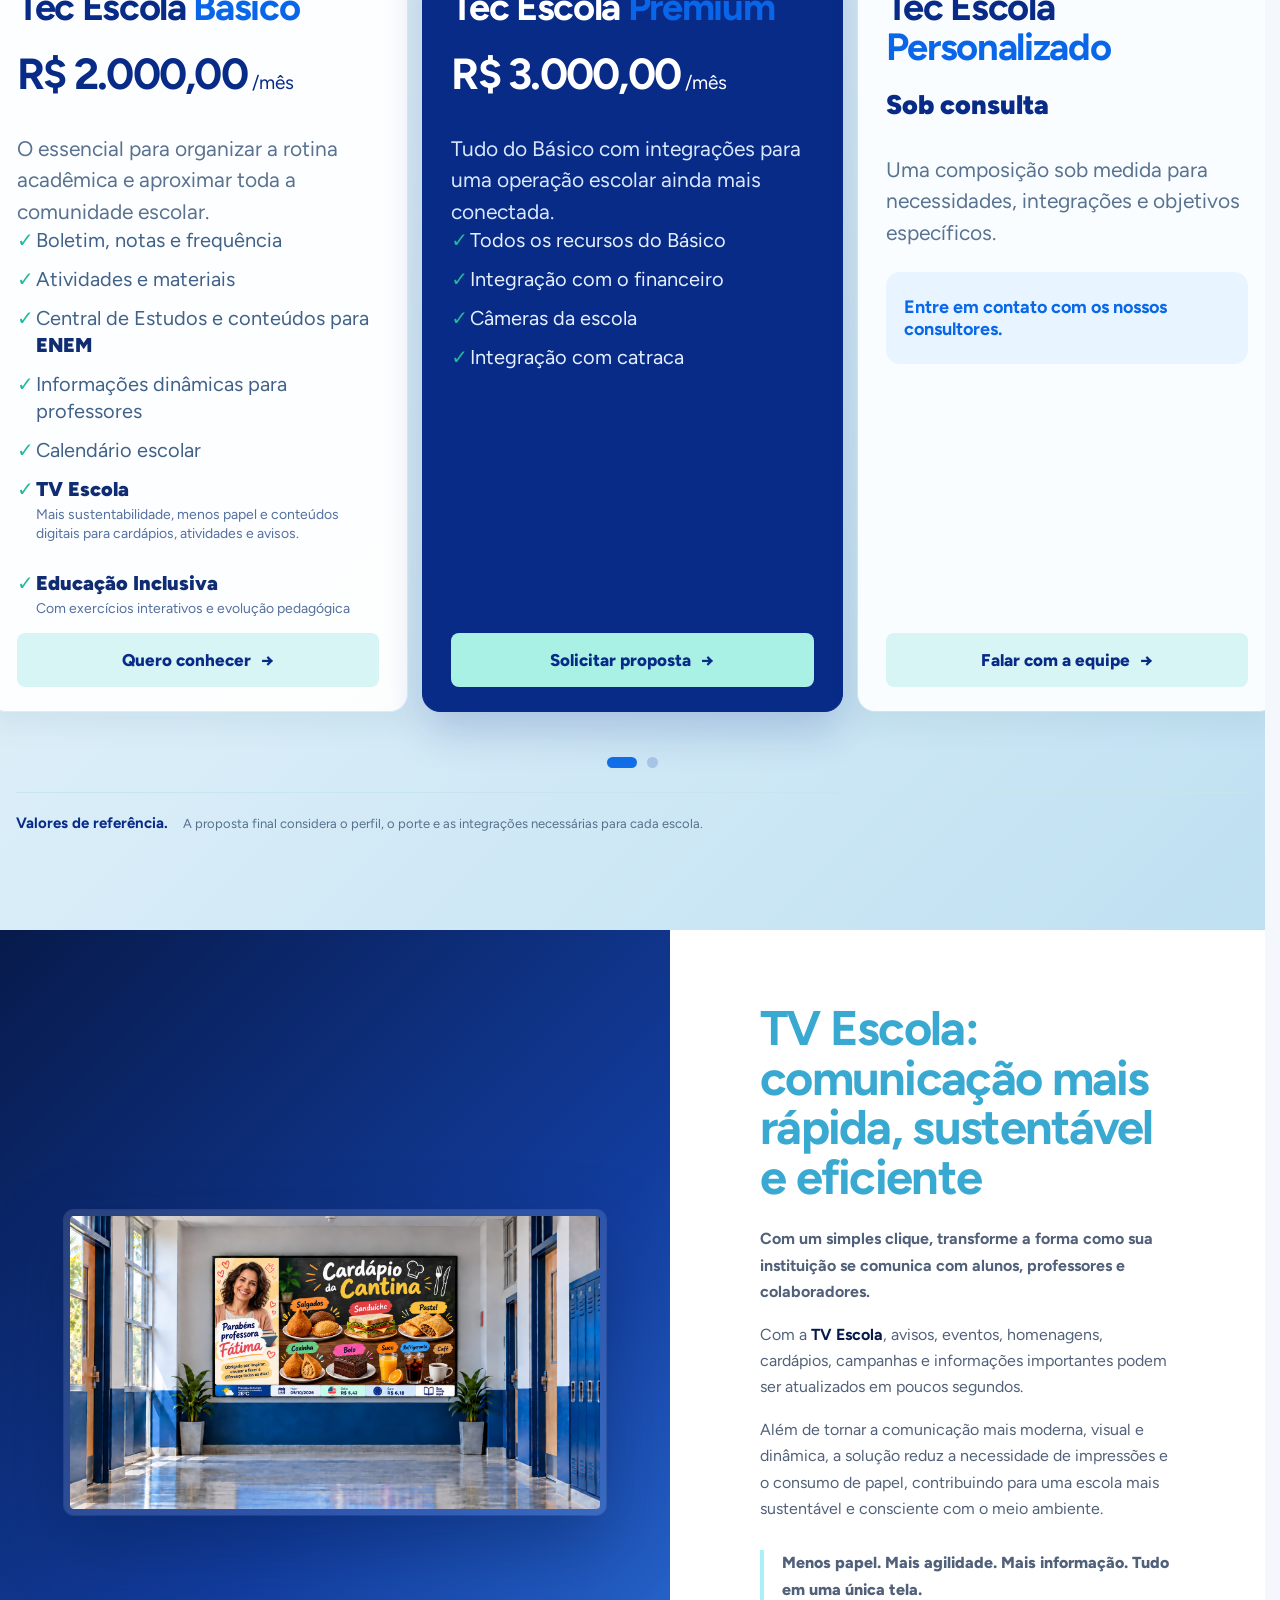
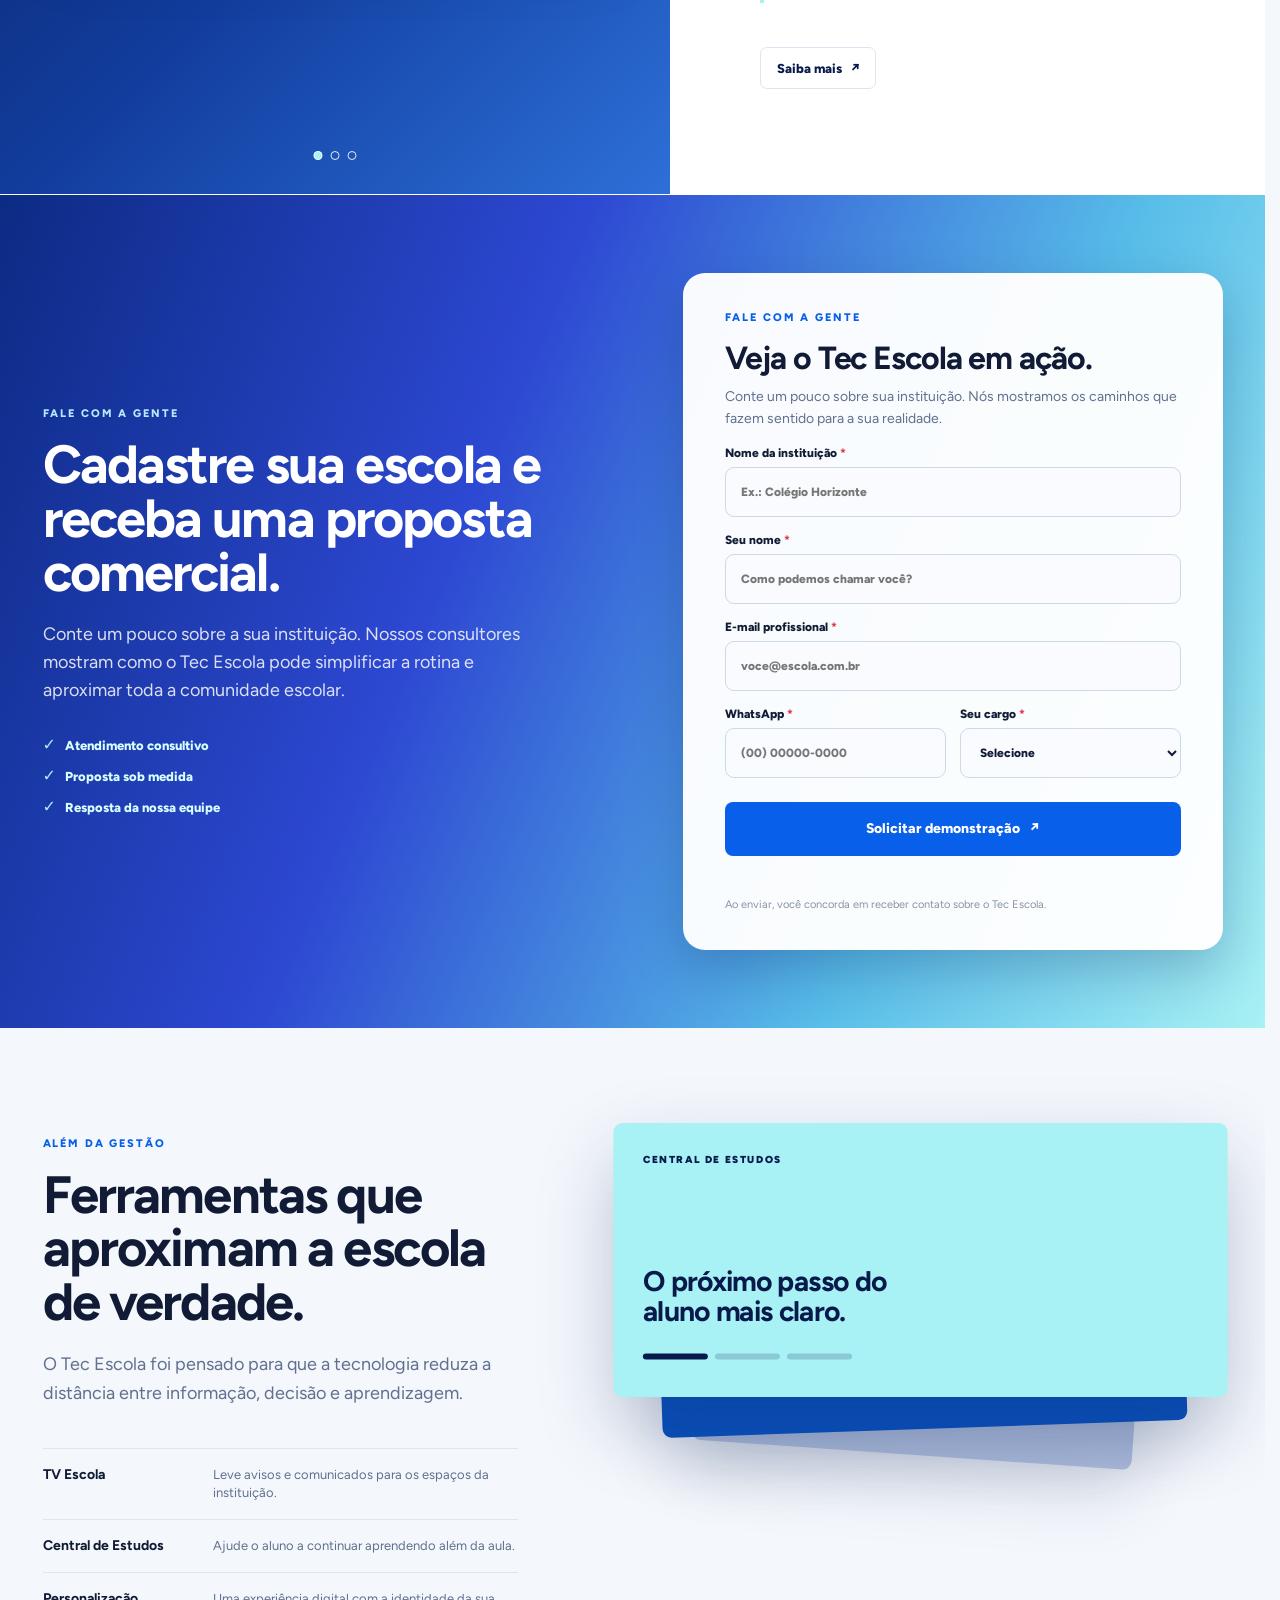
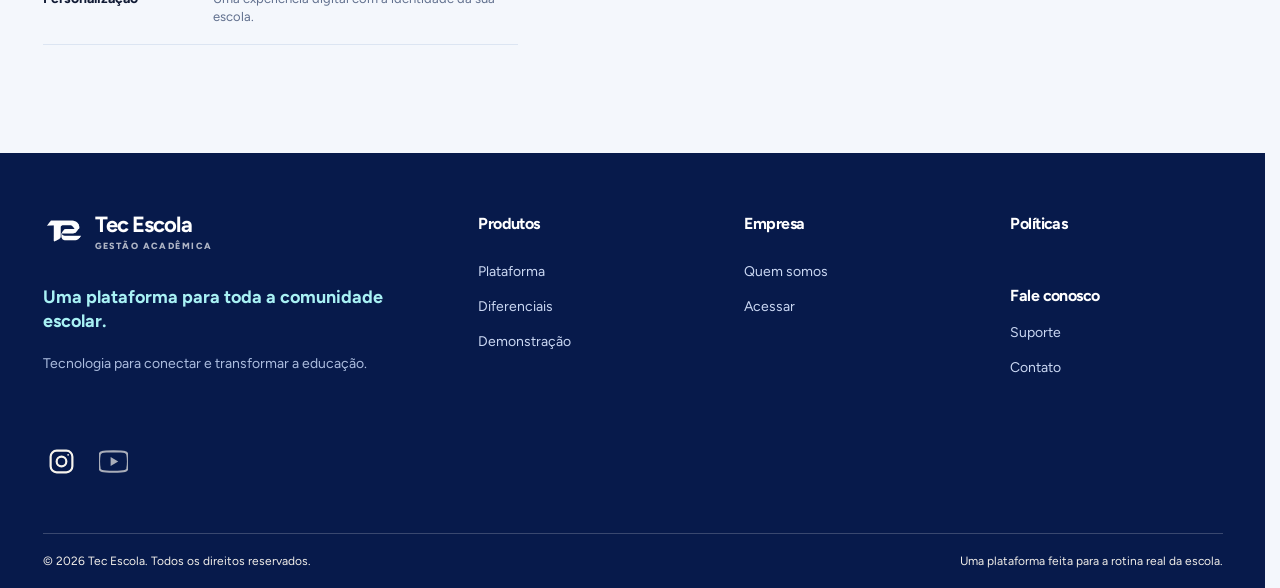
==== commit 7e268ad7: "style: enlarge mobile Tec Escola brand" ====
--- a/index.html
+++ b/index.html
@@ -12,7 +12,7 @@
     <link rel="preconnect" href="https://fonts.googleapis.com" />
     <link rel="preconnect" href="https://fonts.gstatic.com" crossorigin />
     <link href="https://fonts.googleapis.com/css2?family=Figtree:wght@400;500;600;700;800;900&display=swap" rel="stylesheet" />
-    <link rel="stylesheet" href="./styles.css?v=plans-layout-20261019-3" />
+    <link rel="stylesheet" href="./styles.css?v=brand-size-20261019-1" />
   </head>
   <body>
     <header class="site-header" data-header>
--- a/styles.css
+++ b/styles.css
@@ -522,7 +522,7 @@
   .profile-section::before { width: 100%; }
 }
 @media (max-width: 760px) {
-  .shell { width: min(100% - 32px, 560px); }.section { padding: 78px 0; }.site-header { height: 68px; padding: 0 16px; }.desktop-nav, .header-actions { display: none; }.menu-button { display: block; }.site-header.menu-open { color: var(--white) !important; background: var(--navy) !important; }.site-header.menu-open .brand-logo { filter: brightness(0) invert(1) !important; }.site-header.menu-open .menu-button { color: var(--white) !important; }.site-header.menu-open .desktop-nav { position: absolute; top: 68px; right: 0; left: 0; display: grid; gap: 0; margin: 0; padding: 14px 16px 20px; color: var(--white) !important; background: var(--navy) !important; }.site-header.menu-open .desktop-nav a { padding: 12px 0; color: var(--white) !important; }
+  .shell { width: min(100% - 32px, 560px); }.section { padding: 78px 0; }.site-header { height: 78px; padding: 0 16px; }.desktop-nav, .header-actions { display: none; }.menu-button { display: block; }.site-header.menu-open { color: var(--white) !important; background: var(--navy) !important; }.site-header.menu-open .brand-logo { filter: brightness(0) invert(1) !important; }.site-header.menu-open .menu-button { color: var(--white) !important; }.site-header.menu-open .desktop-nav { position: absolute; top: 78px; right: 0; left: 0; display: grid; gap: 0; margin: 0; padding: 14px 16px 20px; color: var(--white) !important; background: var(--navy) !important; }.site-header.menu-open .desktop-nav a { padding: 12px 0; color: var(--white) !important; }
   .hero { min-height: 0; padding: 118px 0 0; }.hero-grid { display: flex; flex-direction: column; align-items: stretch; gap: 0; padding-bottom: 0; }.hero-copy { padding: 0; transform: none; }.hero-copy h1 { font-size: clamp(46px, 10vw, 70px); }.hero-person { --hero-shift-x: 0px; position: relative; right: auto; bottom: auto; width: calc(100% + 16px); margin-top: auto; margin-right: -16px; margin-left: 0; min-height: 0; aspect-ratio: 16 / 9; align-self: flex-end; opacity: 1; order: 2; }.hero-slides { background: transparent; }.hero-slide img { right: 0; width: 100%; height: 100%; object-position: center bottom; }.hero-slide::after { left: -30%; }.hero-slide[data-hero-slide="0"] img, .hero-slide[data-hero-slide="1"] img, .hero-slide[data-hero-slide="2"] img { object-position: center bottom; }.floating-note { --note-scale: .72; min-width: 126px; max-width: 140px; padding: 8px 9px; gap: 7px; font-size: 9px; }.floating-note b { font-size: 10px; }.note-icon { flex-basis: 24px; width: 24px; height: 24px; border-radius: 7px; font-size: 12px; }.note-notas { top: -46px; left: 0; }.note-comunicacao { top: -46px; right: 0; }.note-tv { top: calc(100% + 26px); right: 0; }.note-financeira { bottom: -54px; left: 0; }.demo-section { order: 3; padding: 56px 0; }.demo-layout { width: min(100% - 32px, 560px); gap: 34px; }.demo-copy { max-width: none; }.demo-copy h2 { font-size: clamp(38px, 10vw, 56px); }.demo-form { padding: 28px; }
   .trust-grid { display: grid; grid-template-columns: 1fr; gap: 18px; padding: 22px 0; }.trust-grid p { margin: 0; }.trust-people { display: grid; grid-template-columns: repeat(2, minmax(0, 1fr)); gap: 14px 28px; justify-content: initial; }.trust-grid span { display: block; font-size: 14px; }
   .intro-grid, .showcase-grid, .differentiator-grid, .mobile-grid { grid-template-columns: 1fr; gap: 40px; }.intro-grid h2 { font-size: clamp(40px, 10vw, 58px); }.feature-grid { grid-template-columns: 1fr; margin-top: 42px; }.feature-card { min-height: 0; }.profile-section::before { width: 100%; opacity: .56; background-position: 28% center; }.profile-section::after { background: linear-gradient(180deg, rgba(7,28,88,.04) 0%, rgba(7,28,88,.07) 56%, rgba(7,28,88,.16) 100%), linear-gradient(90deg, rgba(7,28,88,0) 0%, rgba(7,28,88,.06) 48%, rgba(7,28,88,.7) 100%); }.profile-shell { display: block; min-height: 0; }.profile-section .center-heading { max-width: 620px; margin: 0 0 34px clamp(24px, 8vw, 56px); text-align: left; }.profile-section .center-heading::before { inset: -24% -18% -32% -18%; background: radial-gradient(ellipse 78% 88% at 48% 44%, rgba(7,28,88,.62) 0%, rgba(7,28,88,.34) 50%, rgba(7,28,88,0) 84%); filter: blur(7px); }.profile-grid { display: flex; flex-wrap: wrap; gap: 14px; margin: 0 auto; width: calc(100% - 32px); }.profile-card { flex: 0 0 calc(50% - 7px); min-height: 186px; width: calc(50% - 7px); }.profile-card:last-child { flex-basis: 100%; width: 100%; }.profile-icon { margin-bottom: 24px; }.stacked-panels { --stack-back-inset: 20px; --stack-middle-inset: 10px; min-height: 400px; }.stack-panel { min-height: 220px; }.stack-panel span { margin-bottom: 68px; }.phone-stage { min-height: 560px; }.phone-device { width: min(340px, 82%); }.phone-orbit-one { width: 460px; height: 230px; }.phone-orbit-two { width: 360px; height: 500px; }.phone-orbit-three { width: 220px; height: 440px; }.phone-tabs { max-width: none; }.director-dashboard-frame, .director-dashboard-image { min-height: 430px; }.director-dashboard-image { object-position: 50% 62%; }.footer-grid { grid-template-columns: 1fr; gap: 22px; }.footer-links { justify-content: start; }.footer-bottom { display: grid; gap: 9px; }
@@ -561,10 +561,11 @@
 @media (max-width: 760px) {
   .site-header { padding-inline: clamp(14px, 4vw, 24px); }
   .brand { gap: 8px; }
-  .brand strong { font-size: clamp(18px, 3.6vw, 22px); }
-  .brand small { font-size: clamp(8px, 1.6vw, 9px); letter-spacing: .15em; }
-  .brand-logo-frame { width: clamp(38px, 8.5vw, 44px); height: clamp(32px, 7vw, 36px); flex-basis: clamp(38px, 8.5vw, 44px); }
-  .brand-logo { left: -15px; width: 72px; height: 36px; }
+  .brand { gap: 10px; }
+  .brand strong { font-size: clamp(23px, 5vw, 27px); }
+  .brand small { font-size: clamp(10px, 2vw, 11px); letter-spacing: .15em; }
+  .brand-logo-frame { width: clamp(48px, 11vw, 54px); height: clamp(38px, 9vw, 44px); flex-basis: clamp(48px, 11vw, 54px); }
+  .brand-logo { left: -18px; width: 88px; height: 44px; }
   .hero-grid { width: min(calc(100% - clamp(40px, 9vw, 64px)), 560px); }
   .hero-copy { padding-inline: clamp(4px, 2vw, 10px); }
   .hero-copy h1 { font-size: clamp(40px, 8.8vw, 62px); }
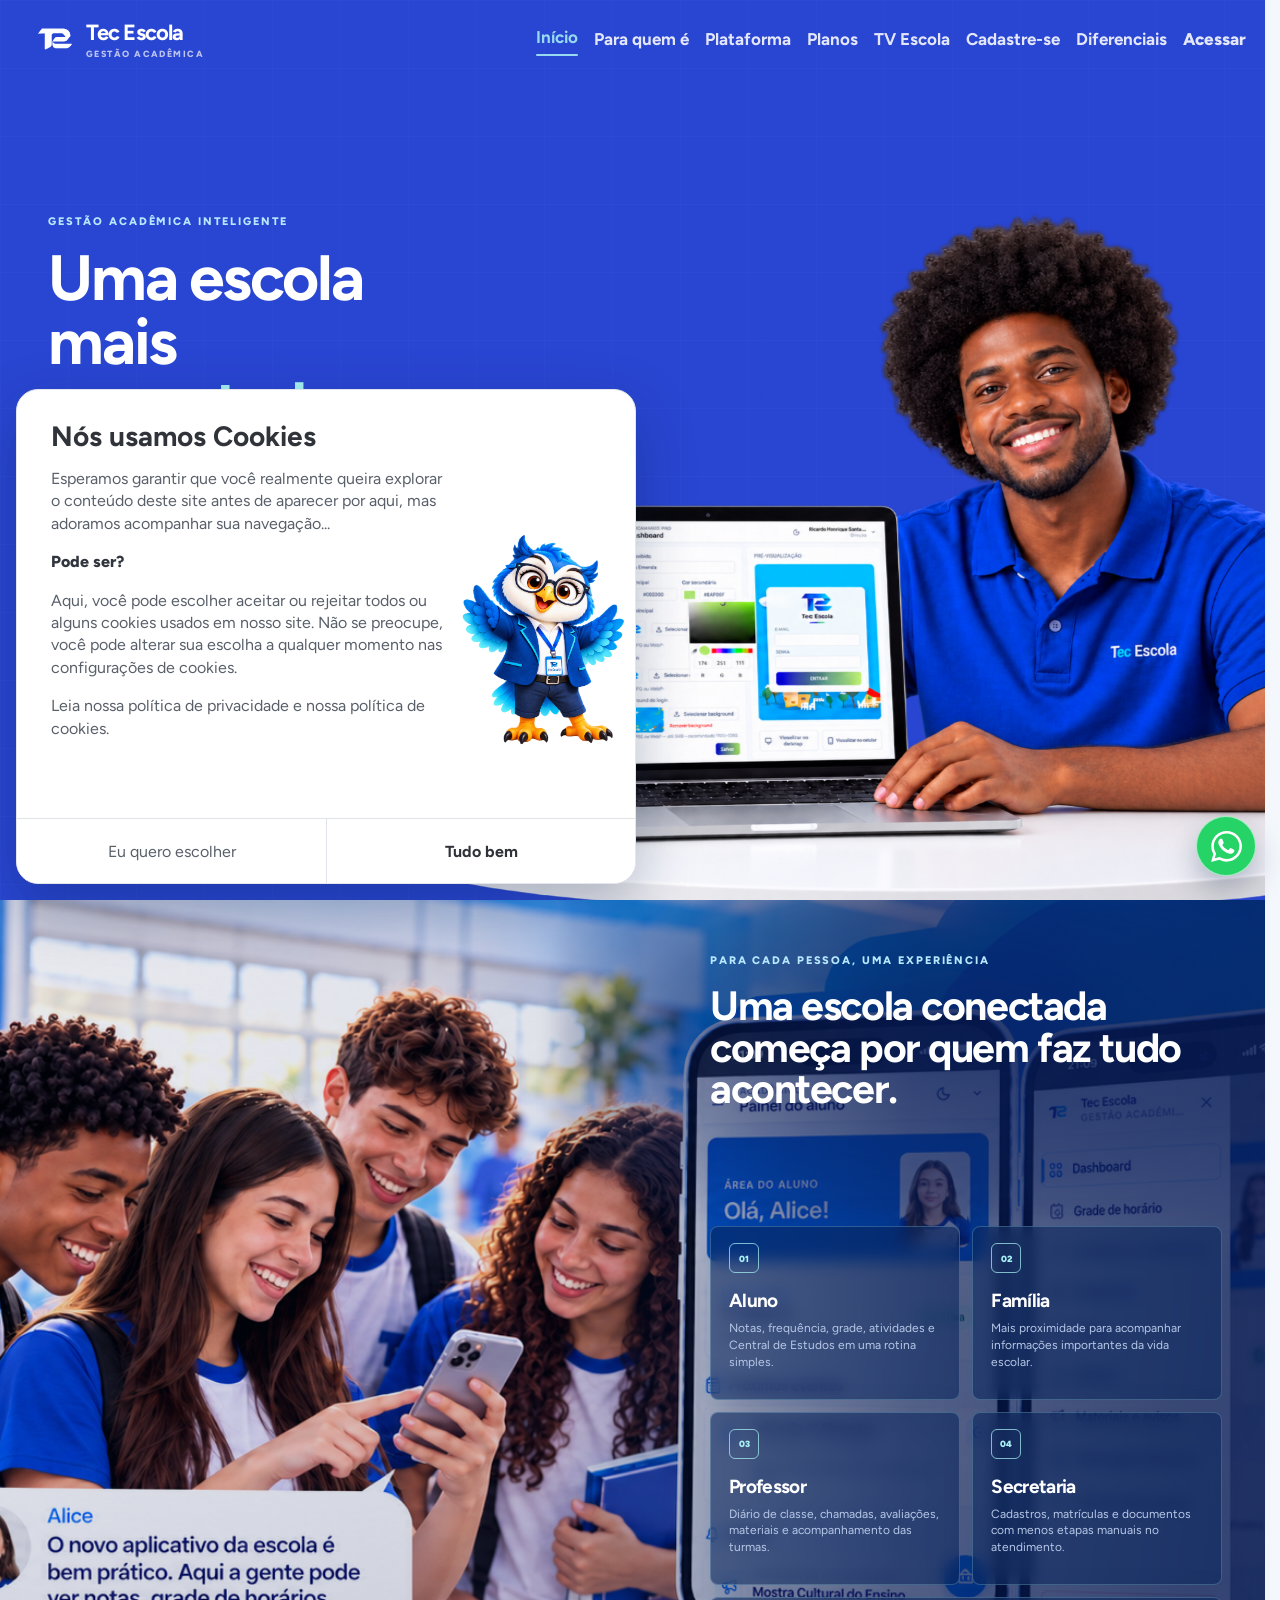
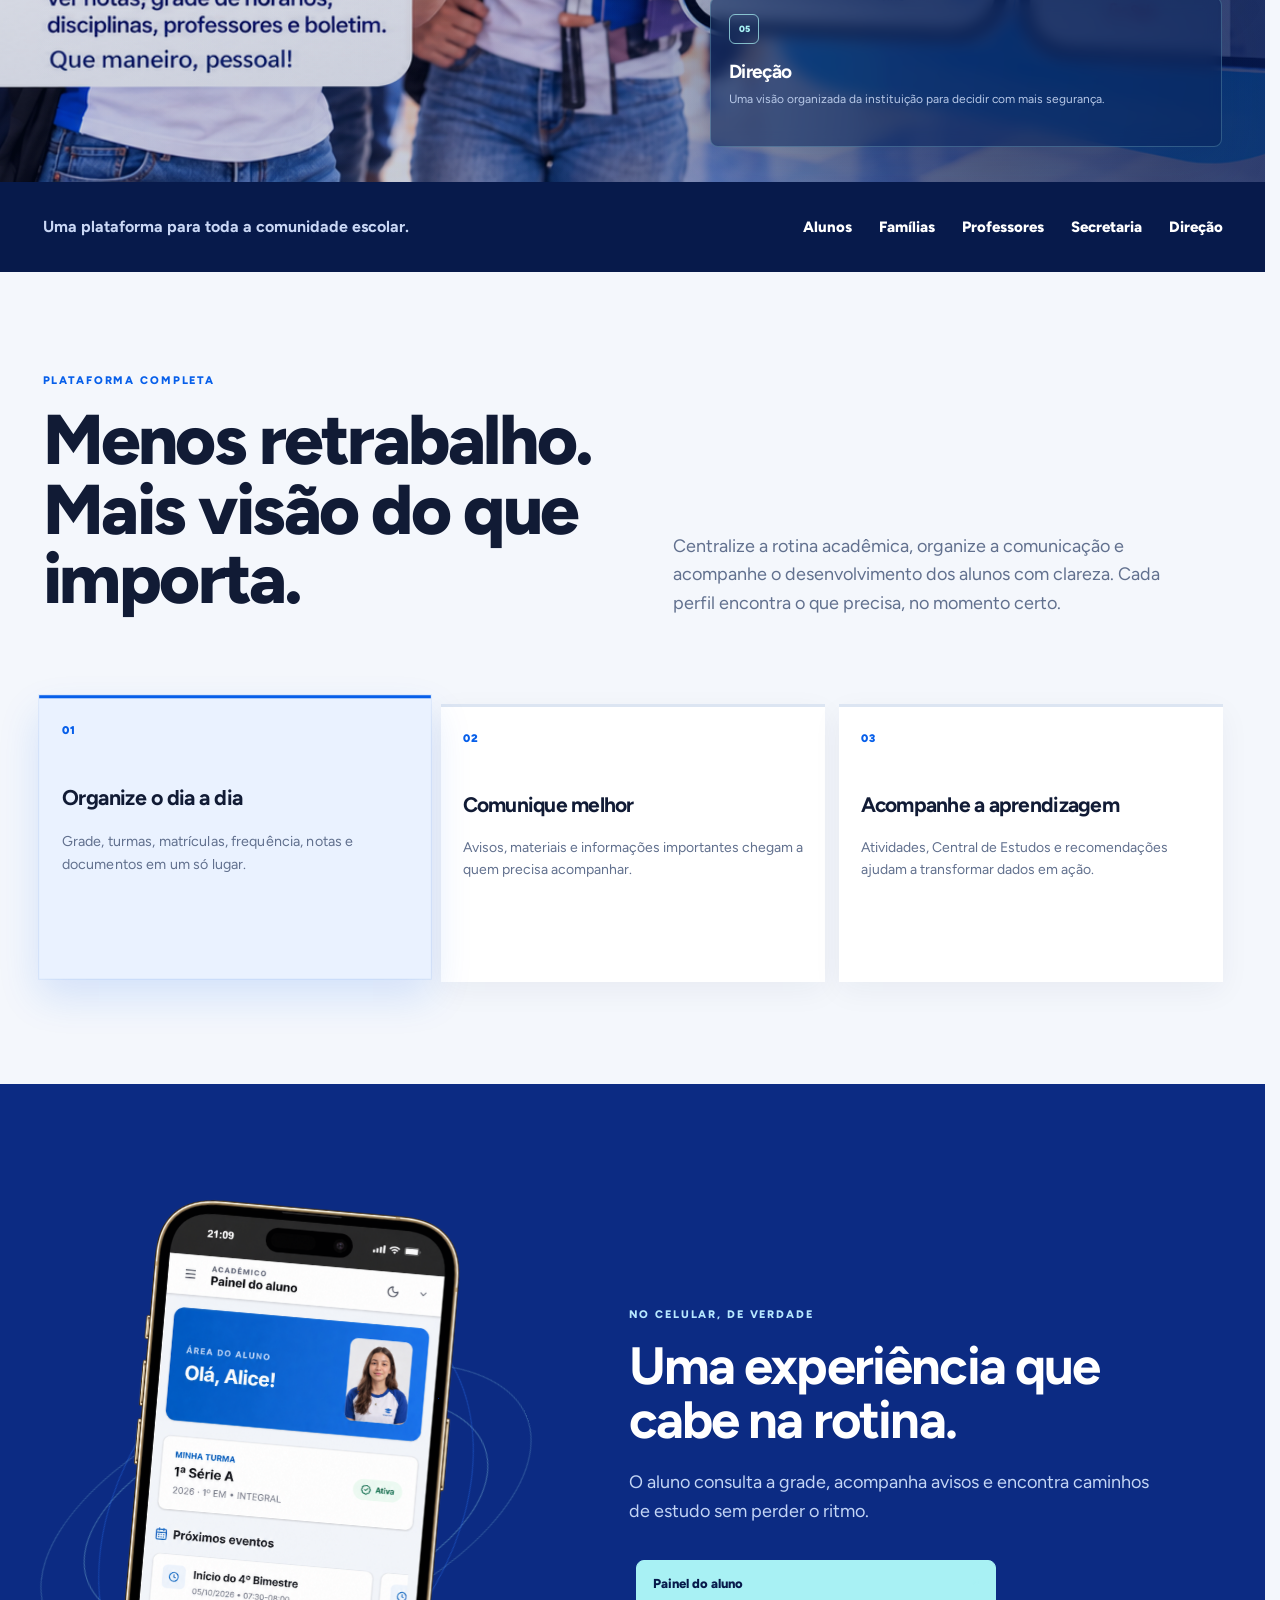
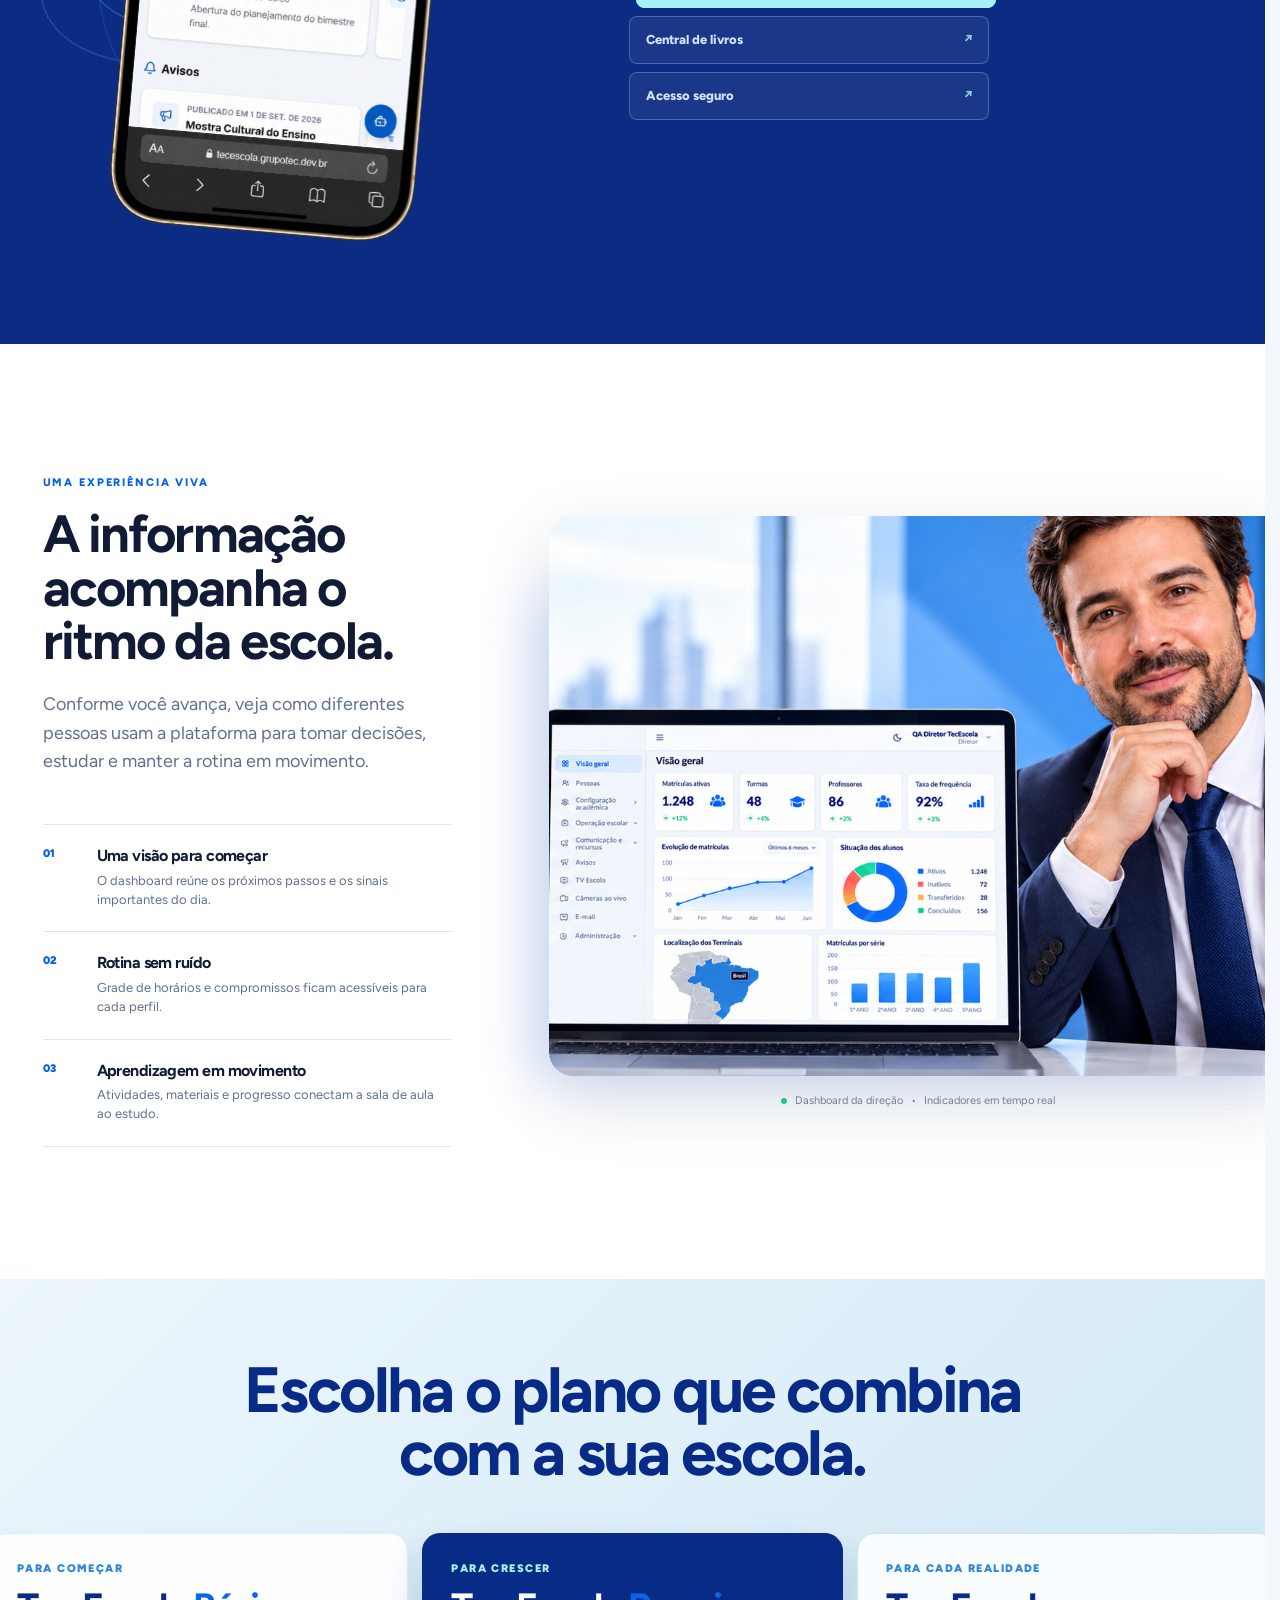
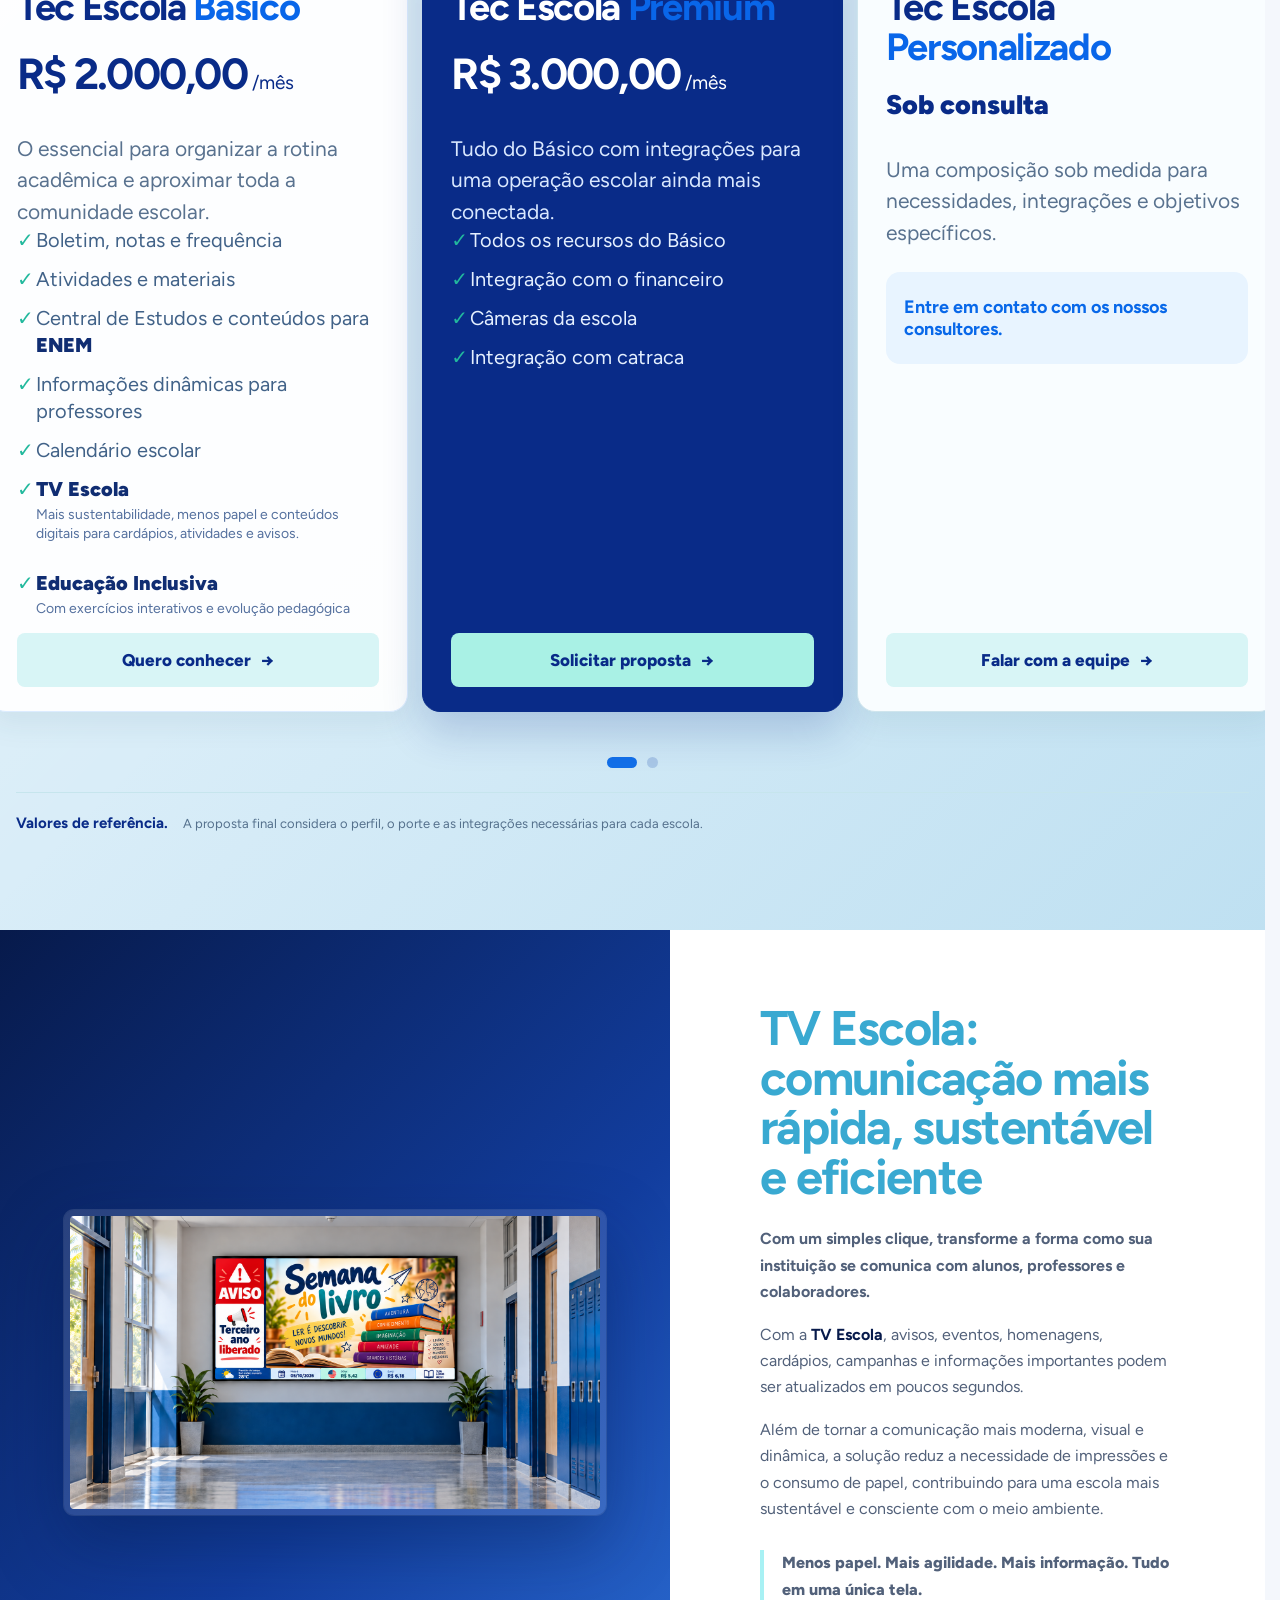
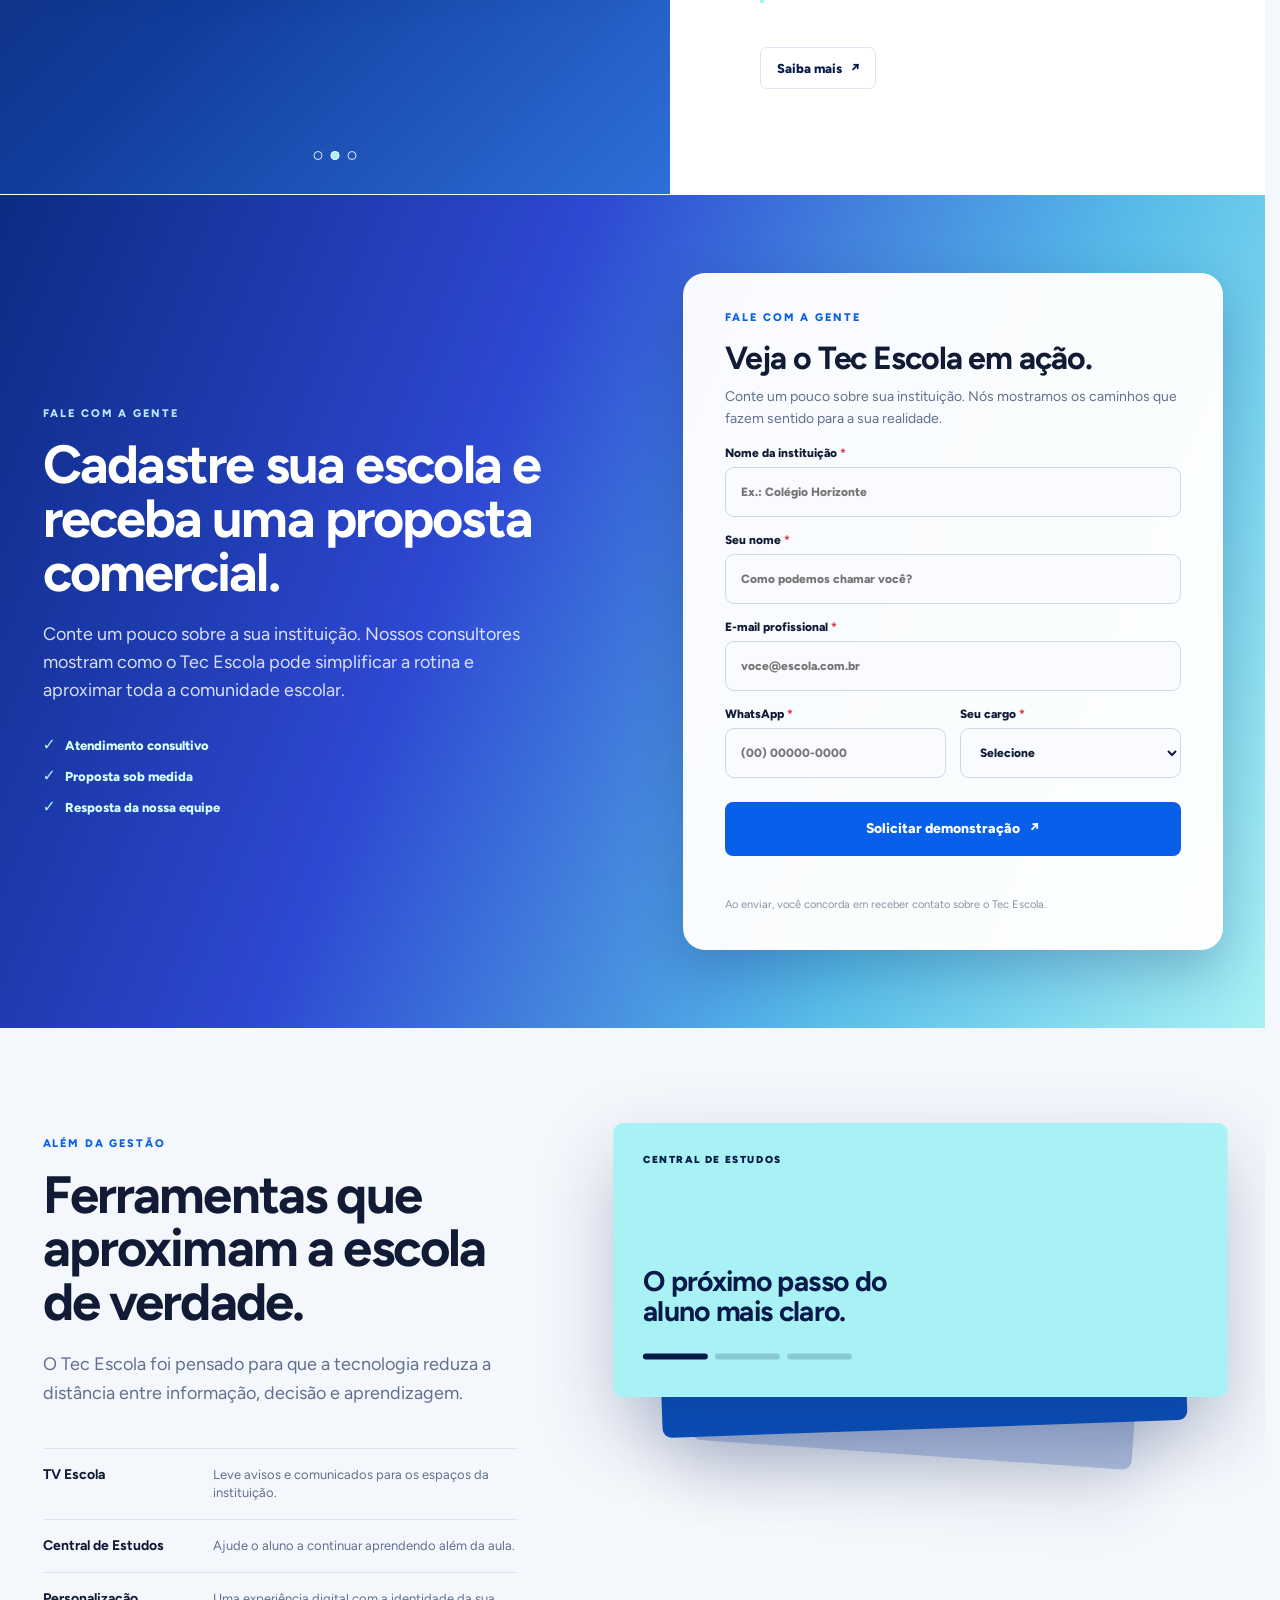
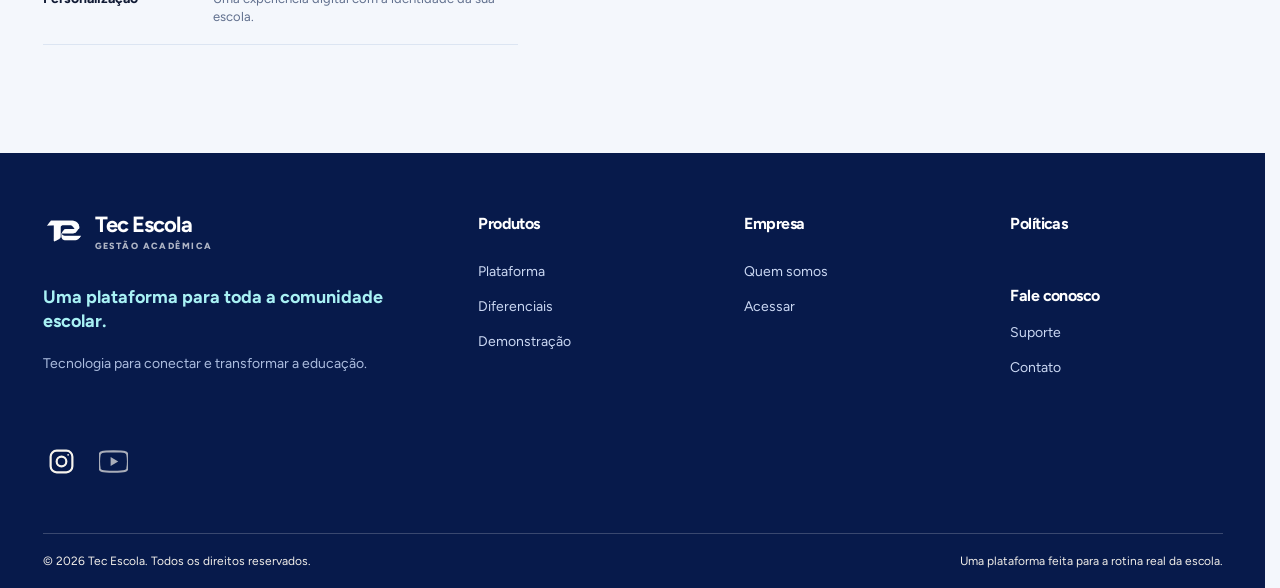
==== commit 0c663381: "chore: refresh brand cache version" ====
--- a/index.html
+++ b/index.html
@@ -12,7 +12,7 @@
     <link rel="preconnect" href="https://fonts.googleapis.com" />
     <link rel="preconnect" href="https://fonts.gstatic.com" crossorigin />
     <link href="https://fonts.googleapis.com/css2?family=Figtree:wght@400;500;600;700;800;900&display=swap" rel="stylesheet" />
-    <link rel="stylesheet" href="./styles.css?v=brand-size-20261019-1" />
+    <link rel="stylesheet" href="./styles.css?v=brand-size-20261019-3" />
   </head>
   <body>
     <header class="site-header" data-header>
--- a/styles.css
+++ b/styles.css
@@ -522,7 +522,7 @@
   .profile-section::before { width: 100%; }
 }
 @media (max-width: 760px) {
-  .shell { width: min(100% - 32px, 560px); }.section { padding: 78px 0; }.site-header { height: 78px; padding: 0 16px; }.desktop-nav, .header-actions { display: none; }.menu-button { display: block; }.site-header.menu-open { color: var(--white) !important; background: var(--navy) !important; }.site-header.menu-open .brand-logo { filter: brightness(0) invert(1) !important; }.site-header.menu-open .menu-button { color: var(--white) !important; }.site-header.menu-open .desktop-nav { position: absolute; top: 78px; right: 0; left: 0; display: grid; gap: 0; margin: 0; padding: 14px 16px 20px; color: var(--white) !important; background: var(--navy) !important; }.site-header.menu-open .desktop-nav a { padding: 12px 0; color: var(--white) !important; }
+  .shell { width: min(100% - 32px, 560px); }.section { padding: 78px 0; }.site-header { height: 92px; padding: 0 18px; }.desktop-nav, .header-actions { display: none; }.menu-button { display: block; }.site-header.menu-open { color: var(--white) !important; background: var(--navy) !important; }.site-header.menu-open .brand-logo { filter: brightness(0) invert(1) !important; }.site-header.menu-open .menu-button { color: var(--white) !important; }.site-header.menu-open .desktop-nav { position: absolute; top: 92px; right: 0; left: 0; display: grid; gap: 0; margin: 0; padding: 14px 16px 20px; color: var(--white) !important; background: var(--navy) !important; }.site-header.menu-open .desktop-nav a { padding: 12px 0; color: var(--white) !important; }
   .hero { min-height: 0; padding: 118px 0 0; }.hero-grid { display: flex; flex-direction: column; align-items: stretch; gap: 0; padding-bottom: 0; }.hero-copy { padding: 0; transform: none; }.hero-copy h1 { font-size: clamp(46px, 10vw, 70px); }.hero-person { --hero-shift-x: 0px; position: relative; right: auto; bottom: auto; width: calc(100% + 16px); margin-top: auto; margin-right: -16px; margin-left: 0; min-height: 0; aspect-ratio: 16 / 9; align-self: flex-end; opacity: 1; order: 2; }.hero-slides { background: transparent; }.hero-slide img { right: 0; width: 100%; height: 100%; object-position: center bottom; }.hero-slide::after { left: -30%; }.hero-slide[data-hero-slide="0"] img, .hero-slide[data-hero-slide="1"] img, .hero-slide[data-hero-slide="2"] img { object-position: center bottom; }.floating-note { --note-scale: .72; min-width: 126px; max-width: 140px; padding: 8px 9px; gap: 7px; font-size: 9px; }.floating-note b { font-size: 10px; }.note-icon { flex-basis: 24px; width: 24px; height: 24px; border-radius: 7px; font-size: 12px; }.note-notas { top: -46px; left: 0; }.note-comunicacao { top: -46px; right: 0; }.note-tv { top: calc(100% + 26px); right: 0; }.note-financeira { bottom: -54px; left: 0; }.demo-section { order: 3; padding: 56px 0; }.demo-layout { width: min(100% - 32px, 560px); gap: 34px; }.demo-copy { max-width: none; }.demo-copy h2 { font-size: clamp(38px, 10vw, 56px); }.demo-form { padding: 28px; }
   .trust-grid { display: grid; grid-template-columns: 1fr; gap: 18px; padding: 22px 0; }.trust-grid p { margin: 0; }.trust-people { display: grid; grid-template-columns: repeat(2, minmax(0, 1fr)); gap: 14px 28px; justify-content: initial; }.trust-grid span { display: block; font-size: 14px; }
   .intro-grid, .showcase-grid, .differentiator-grid, .mobile-grid { grid-template-columns: 1fr; gap: 40px; }.intro-grid h2 { font-size: clamp(40px, 10vw, 58px); }.feature-grid { grid-template-columns: 1fr; margin-top: 42px; }.feature-card { min-height: 0; }.profile-section::before { width: 100%; opacity: .56; background-position: 28% center; }.profile-section::after { background: linear-gradient(180deg, rgba(7,28,88,.04) 0%, rgba(7,28,88,.07) 56%, rgba(7,28,88,.16) 100%), linear-gradient(90deg, rgba(7,28,88,0) 0%, rgba(7,28,88,.06) 48%, rgba(7,28,88,.7) 100%); }.profile-shell { display: block; min-height: 0; }.profile-section .center-heading { max-width: 620px; margin: 0 0 34px clamp(24px, 8vw, 56px); text-align: left; }.profile-section .center-heading::before { inset: -24% -18% -32% -18%; background: radial-gradient(ellipse 78% 88% at 48% 44%, rgba(7,28,88,.62) 0%, rgba(7,28,88,.34) 50%, rgba(7,28,88,0) 84%); filter: blur(7px); }.profile-grid { display: flex; flex-wrap: wrap; gap: 14px; margin: 0 auto; width: calc(100% - 32px); }.profile-card { flex: 0 0 calc(50% - 7px); min-height: 186px; width: calc(50% - 7px); }.profile-card:last-child { flex-basis: 100%; width: 100%; }.profile-icon { margin-bottom: 24px; }.stacked-panels { --stack-back-inset: 20px; --stack-middle-inset: 10px; min-height: 400px; }.stack-panel { min-height: 220px; }.stack-panel span { margin-bottom: 68px; }.phone-stage { min-height: 560px; }.phone-device { width: min(340px, 82%); }.phone-orbit-one { width: 460px; height: 230px; }.phone-orbit-two { width: 360px; height: 500px; }.phone-orbit-three { width: 220px; height: 440px; }.phone-tabs { max-width: none; }.director-dashboard-frame, .director-dashboard-image { min-height: 430px; }.director-dashboard-image { object-position: 50% 62%; }.footer-grid { grid-template-columns: 1fr; gap: 22px; }.footer-links { justify-content: start; }.footer-bottom { display: grid; gap: 9px; }
@@ -562,10 +562,11 @@
   .site-header { padding-inline: clamp(14px, 4vw, 24px); }
   .brand { gap: 8px; }
   .brand { gap: 10px; }
-  .brand strong { font-size: clamp(23px, 5vw, 27px); }
-  .brand small { font-size: clamp(10px, 2vw, 11px); letter-spacing: .15em; }
-  .brand-logo-frame { width: clamp(48px, 11vw, 54px); height: clamp(38px, 9vw, 44px); flex-basis: clamp(48px, 11vw, 54px); }
-  .brand-logo { left: -18px; width: 88px; height: 44px; }
+  .brand { gap: 12px; }
+  .brand strong { font-size: clamp(28px, 6.2vw, 32px); }
+  .brand small { font-size: clamp(11px, 2.4vw, 13px); letter-spacing: .15em; }
+  .brand-logo-frame { width: clamp(58px, 14vw, 68px); height: clamp(44px, 11vw, 54px); flex-basis: clamp(58px, 14vw, 68px); }
+  .brand-logo { left: -22px; width: 108px; height: 54px; }
   .hero-grid { width: min(calc(100% - clamp(40px, 9vw, 64px)), 560px); }
   .hero-copy { padding-inline: clamp(4px, 2vw, 10px); }
   .hero-copy h1 { font-size: clamp(40px, 8.8vw, 62px); }
